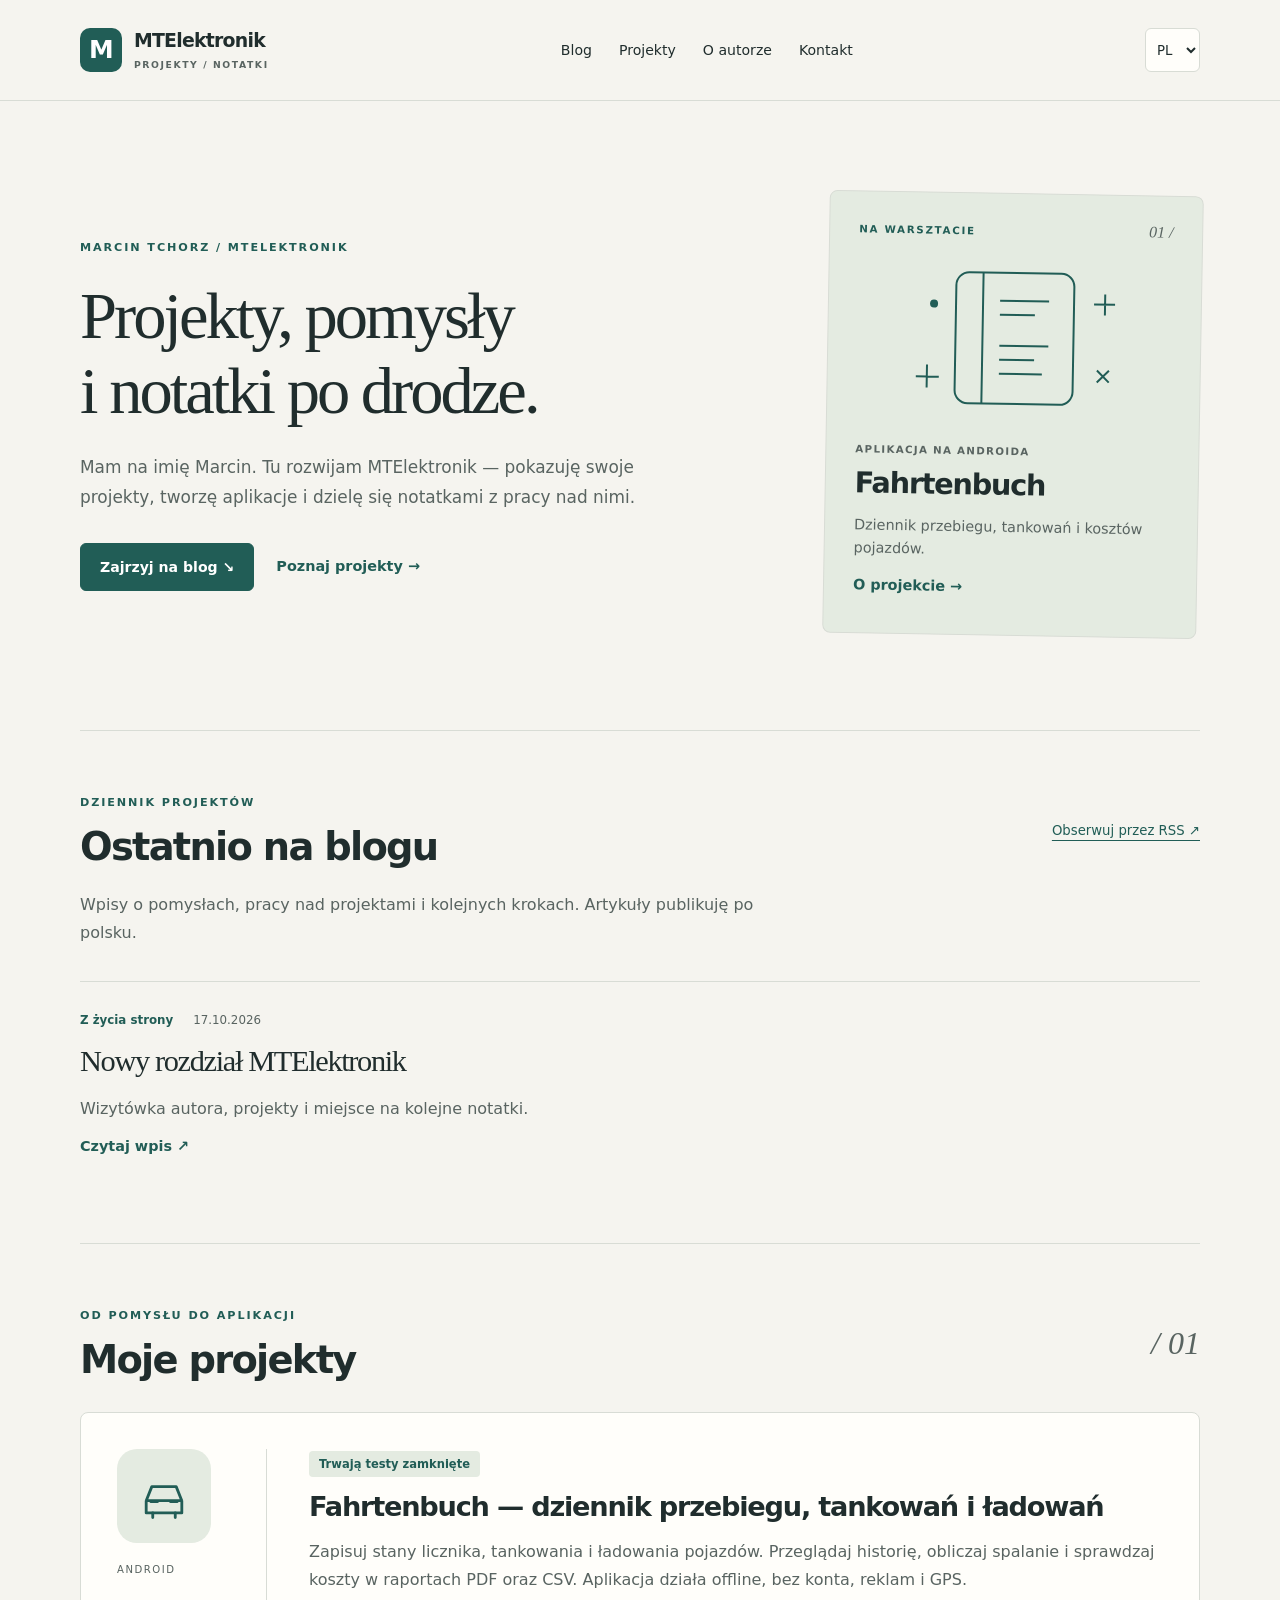
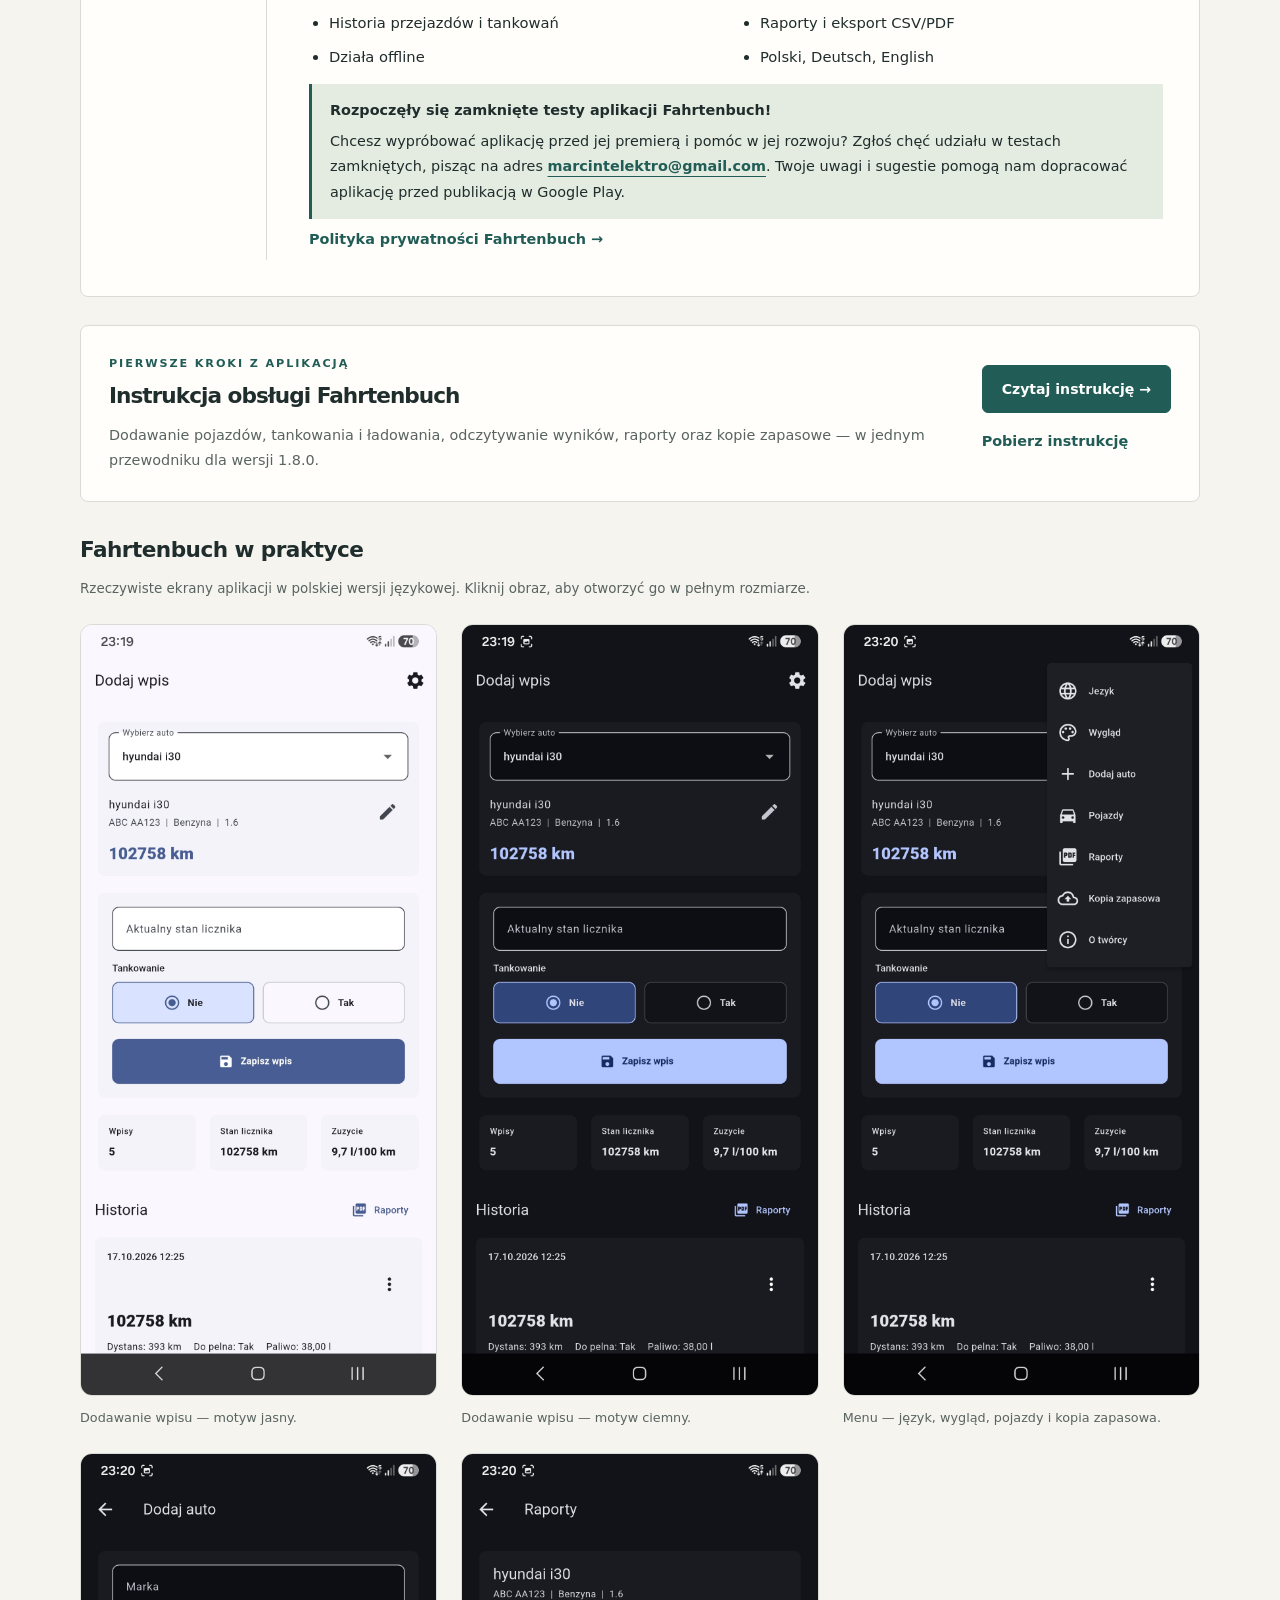
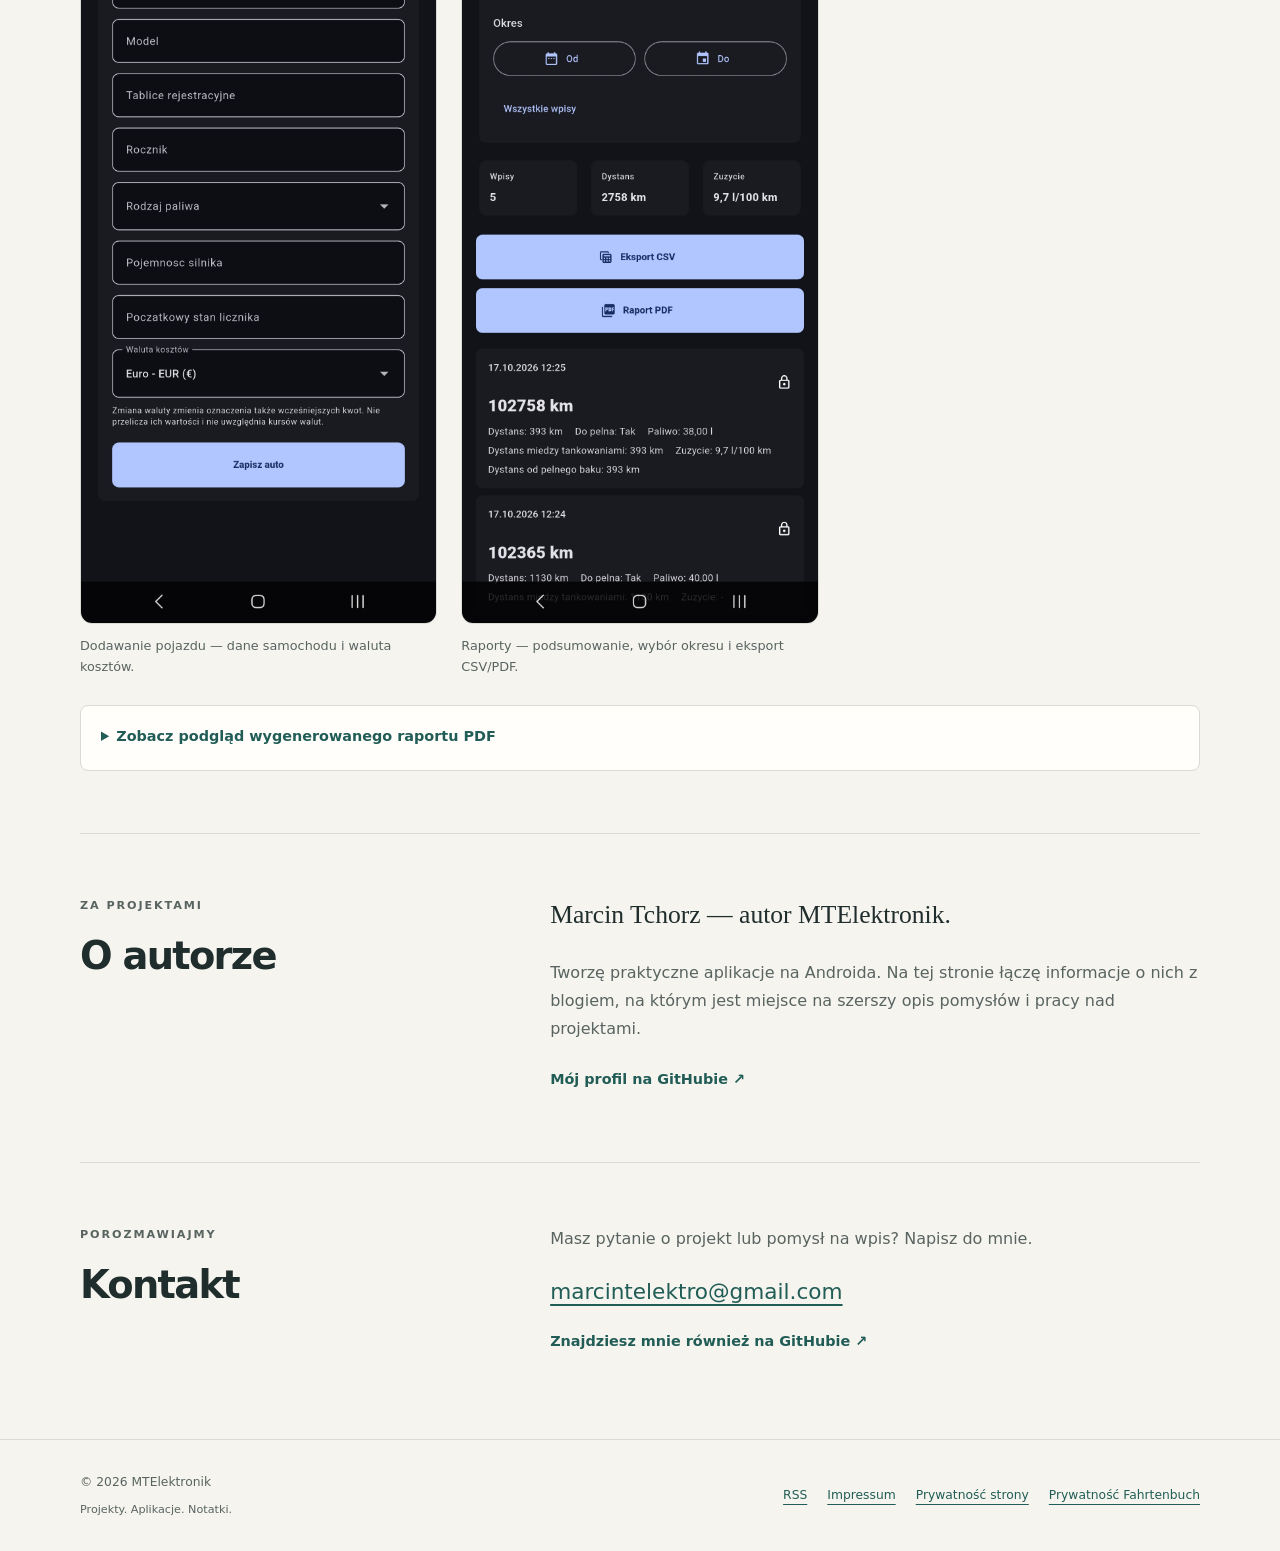
==== index.html @ 454eb29f "Announce Fahrtenbuch closed testing and email signups" ====
<!doctype html>
<html lang="pl">
<head>
<meta charset="utf-8"><meta name="viewport" content="width=device-width,initial-scale=1">
<meta name="description" content="Marcin Tchorz / MTElektronik. Osobista strona, projekty, aplikacje na Androida i blog z notatkami z ich rozwoju.">
<meta name="theme-color" content="#f5f4ef">
<meta property="og:type" content="website"><meta property="og:title" content="MTElektronik — Marcin Tchorz | projekty i blog"><meta property="og:description" content="Projekty, aplikacje na Androida i notatki z ich rozwoju."><meta property="og:url" content="https://mtelektronik.github.io/"><meta property="og:image" content="https://mtelektronik.github.io/assets/social-card.png"><meta name="twitter:card" content="summary_large_image">
<link rel="canonical" href="https://mtelektronik.github.io/"><link rel="alternate" type="application/rss+xml" title="MTElektronik — blog (PL)" href="feed.xml"><link rel="icon" href="assets/favicon.svg" type="image/svg+xml"><link rel="stylesheet" href="assets/style.css">
<script defer src="assets/site-text.js"></script><script defer src="assets/app.js"></script>
<title>MTElektronik — Marcin Tchorz | projekty i blog</title>
</head>
<body data-page="home">
<a class="skip" href="#main" data-i18n="skip">Przejdź do treści</a>
<header class="header"><div class="wrap nav">
<a class="brand" href="index.html"><span class="mark" aria-hidden="true">M</span><span>MTElektronik<span class="brand-caption" data-i18n="brandCaption">PROJEKTY / NOTATKI</span></span></a>
<nav aria-label="Nawigacja główna" data-i18n-aria="navigation"><a href="#blog" data-i18n="navBlog">Blog</a><a href="#projects" data-i18n="navProjects">Projekty</a><a href="#about" data-i18n="navAbout">O autorze</a><a href="#contact" data-i18n="navContact">Kontakt</a></nav>
<label class="language"><span class="sr-only" data-i18n="language">Język</span><select id="lang" aria-label="Język" data-i18n-aria="language"><option value="pl">PL</option><option value="de">DE</option><option value="en">EN</option></select></label>
</div></header>
<main id="main">
<section class="hero wrap">
<div class="hero-copy"><p class="eyebrow" data-i18n="homeEyebrow">MARCIN TCHORZ / MTELEKTRONIK</p><h1 data-i18n="homeTitle">Projekty, pomysły i notatki po drodze.</h1><p class="lead" data-i18n="homeDescription">Mam na imię Marcin. Tu rozwijam MTElektronik — pokazuję swoje projekty, tworzę aplikacje i dzielę się notatkami z pracy nad nimi.</p><div class="hero-actions"><a class="button" href="#blog" data-i18n="seeBlog">Zajrzyj na blog ↘</a><a class="text-link" href="#projects" data-i18n="seeProjects">Poznaj projekty →</a></div></div>
<aside class="hero-note" aria-label="Na warsztacie" data-i18n-aria="workbench"><div class="note-top"><span class="eyebrow" data-i18n="workbench">NA WARSZTACIE</span><span class="note-number" aria-hidden="true">01 /</span></div><div class="note-symbol" aria-hidden="true"><svg viewBox="0 0 240 145" fill="none"><rect x="61" y="7" width="118" height="131" rx="13" stroke="currentColor" stroke-width="2"/><path d="M88 7v131M105 35h49M105 49h35M105 80h49M105 94h35M105 108h43" stroke="currentColor" stroke-width="2"/><circle cx="39" cy="39" r="4" fill="currentColor"/><path d="M22 112h23m-12-12v23M199 37h21m-10-10v21M203 103l12 12m0-12-12 12" stroke="currentColor" stroke-width="2"/></svg></div><p class="note-kicker" data-i18n="androidProject">APLIKACJA NA ANDROIDA</p><h2>Fahrtenbuch</h2><p data-i18n="noteDescription">Dziennik przebiegu, tankowań i kosztów pojazdów.</p><a class="text-link" href="#projects" data-i18n="projectDetails">O projekcie →</a></aside>
</section>
<section class="section wrap" id="blog" aria-labelledby="blog-title"><div class="sectionhead"><div><p class="eyebrow" data-i18n="journal">DZIENNIK PROJEKTÓW</p><h2 id="blog-title" data-i18n="blogTitle">Ostatnio na blogu</h2></div><a class="rss-link" href="feed.xml" data-i18n="rssLink">Obserwuj przez RSS ↗</a></div><p class="section-intro" data-i18n="blogDescription">Wpisy o pomysłach, pracy nad projektami i kolejnych krokach. Artykuły publikuję po polsku.</p><div class="post-list"><!-- BLOG:START -->
<article class="post-card"><div class="post-meta" lang="pl"><span>Z życia strony</span><time datetime="2026-10-17">17.10.2026</time></div><h3 lang="pl"><a href="blog/nowy-rozdzial.html">Nowy rozdział MTElektronik</a></h3><p lang="pl">Wizytówka autora, projekty i miejsce na kolejne notatki.</p><a class="text-link" href="blog/nowy-rozdzial.html" data-i18n="readPost">Czytaj wpis <span aria-hidden="true">↗</span></a></article>
<!-- BLOG:END --></div></section>
<section class="section wrap" id="projects" aria-labelledby="projects-title"><div class="sectionhead"><div><p class="eyebrow" data-i18n="projectsEyebrow">OD POMYSŁU DO APLIKACJI</p><h2 id="projects-title" data-i18n="projectsTitle">Moje projekty</h2></div><span class="section-index" aria-hidden="true">/ 01</span></div><article class="appcard"><div class="project-label"><div class="appicon" aria-hidden="true"><svg viewBox="0 0 64 64" fill="none"><path d="M13 37l6-15h26l6 15M13 37h38v13H13V37Z" stroke="currentColor" stroke-width="3" stroke-linejoin="round"/><path d="M20 50v5m24-5v5M18 38h7m14 0h7" stroke="currentColor" stroke-width="3" stroke-linecap="round"/></svg></div><span class="project-platform">ANDROID</span></div><div><span class="pill" data-i18n="closedTesting">Trwają testy zamknięte</span><h3 data-i18n="fahrtenbuchHeading">Fahrtenbuch — dziennik przebiegu, tankowań i ładowań</h3><p data-i18n="appDesc">Zapisuj stany licznika, tankowania i ładowania pojazdów. Przeglądaj historię, obliczaj spalanie i sprawdzaj koszty w raportach PDF oraz CSV. Aplikacja działa offline, bez konta, reklam i GPS.</p><ul class="features"><li data-i18n="feature1">Historia przejazdów i tankowań</li><li data-i18n="feature2">Raporty i eksport CSV/PDF</li><li data-i18n="feature3">Działa offline</li><li data-i18n="feature4">Polski, Deutsch, English</li></ul><div class="release-note"><strong data-i18n="testingTitle">Rozpoczęły się zamknięte testy aplikacji Fahrtenbuch!</strong><p><span data-i18n="testingInvitation">Chcesz wypróbować aplikację przed jej premierą i pomóc w jej rozwoju? Zgłoś chęć udziału w testach zamkniętych, pisząc na adres</span> <a href="mailto:marcintelektro@gmail.com">marcintelektro@gmail.com</a>. <span data-i18n="testingFeedback">Twoje uwagi i sugestie pomogą nam dopracować aplikację przed publikacją w Google Play.</span></p></div><a class="text-link" href="fahrtenbuch-privacy.html" data-i18n="appPrivacy">Polityka prywatności Fahrtenbuch →</a></div></article><aside class="manual-callout" aria-labelledby="manual-callout-title"><div><p class="eyebrow" data-i18n="manualEyebrow">PIERWSZE KROKI Z APLIKACJĄ</p><h3 id="manual-callout-title" data-i18n="manualTitle">Instrukcja obsługi Fahrtenbuch</h3><p data-i18n="manualDescription">Dodawanie pojazdów, tankowania i ładowania, odczytywanie wyników, raporty oraz kopie zapasowe — w jednym przewodniku. Dla wersji 1.8.0.</p></div><div class="manual-actions"><a class="button" href="fahrtenbuch-instrukcja.html" data-i18n="manualRead">Czytaj instrukcję →</a><a class="text-link" href="docs/fahrtenbuch-instrukcja-prototyp-1.8.0.md" download data-i18n="manualDownload">Pobierz instrukcję</a></div></aside><div class="project-gallery" aria-labelledby="gallery-title">
<div class="gallery-heading"><h3 id="gallery-title" data-i18n="galleryTitle">Fahrtenbuch w praktyce</h3><p class="subtle" data-i18n="galleryIntro">Rzeczywiste ekrany aplikacji w polskiej wersji językowej. Kliknij obraz, aby otworzyć go w pełnym rozmiarze.</p></div>
<div class="screenshots">
<figure><a href="assets/fahrtenbuch/wpis-jasny-demo.jpg" aria-labelledby="shot-light"><img src="assets/fahrtenbuch/wpis-jasny-demo.jpg" width="1080" height="2340" loading="lazy" decoding="async" alt="Fahrtenbuch: dodawanie wpisu w jasnym motywie, z przykładowym numerem rejestracyjnym ABC AA123." lang="pl"></a><figcaption id="shot-light" data-i18n="shotLight">Dodawanie wpisu — motyw jasny.</figcaption></figure>
<figure><a href="assets/fahrtenbuch/wpis-ciemny-demo.jpg" aria-labelledby="shot-dark"><img src="assets/fahrtenbuch/wpis-ciemny-demo.jpg" width="1080" height="2340" loading="lazy" decoding="async" alt="Fahrtenbuch: dodawanie wpisu w ciemnym motywie, z przykładowym numerem rejestracyjnym ABC AA123." lang="pl"></a><figcaption id="shot-dark" data-i18n="shotDark">Dodawanie wpisu — motyw ciemny.</figcaption></figure>
<figure><a href="assets/fahrtenbuch/menu-demo.jpg" aria-labelledby="shot-menu"><img src="assets/fahrtenbuch/menu-demo.jpg" width="1080" height="2340" loading="lazy" decoding="async" alt="Fahrtenbuch: menu z wyborem języka, wyglądu, pojazdów, raportów i kopii zapasowej." lang="pl"></a><figcaption id="shot-menu" data-i18n="shotMenu">Menu — język, wygląd, pojazdy i kopia zapasowa.</figcaption></figure>
<figure><a href="assets/fahrtenbuch/dodaj-auto-demo.jpg" aria-labelledby="shot-vehicle"><img src="assets/fahrtenbuch/dodaj-auto-demo.jpg" width="1080" height="2340" loading="lazy" decoding="async" alt="Fahrtenbuch: pusty formularz dodawania pojazdu z wyborem waluty kosztów." lang="pl"></a><figcaption id="shot-vehicle" data-i18n="shotVehicle">Dodawanie pojazdu — dane samochodu i waluta kosztów.</figcaption></figure>
<figure><a href="assets/fahrtenbuch/raporty-demo.jpg" aria-labelledby="shot-reports"><img src="assets/fahrtenbuch/raporty-demo.jpg" width="1080" height="2340" loading="lazy" decoding="async" alt="Fahrtenbuch: wybór okresu raportu, podsumowanie oraz eksport CSV i PDF, z przykładowym numerem rejestracyjnym ABC AA123." lang="pl"></a><figcaption id="shot-reports" data-i18n="shotReports">Raporty — podsumowanie, wybór okresu i eksport CSV/PDF.</figcaption></figure>
</div>
<details class="report-preview"><summary data-i18n="pdfPreview">Zobacz podgląd wygenerowanego raportu PDF</summary><figure><a href="assets/fahrtenbuch/raport-pdf-zamaskowany.png" aria-labelledby="shot-pdf"><img src="assets/fahrtenbuch/raport-pdf-zamaskowany.png" width="1080" height="779" loading="lazy" decoding="async" alt="Raport przebiegu: podsumowanie dystansu, paliwa i kosztów oraz tabela wpisów. Numer rejestracyjny zamaskowany." lang="pl"></a><figcaption id="shot-pdf" data-i18n="shotPdf">Podgląd raportu PDF — podsumowanie i tabela wpisów; numer rejestracyjny zamaskowany.</figcaption></figure></details>
</div>
</section>
<section class="section wrap two" id="about"><div><p class="eyebrow" data-i18n="aboutEyebrow">ZA PROJEKTAMI</p><h2 data-i18n="navAbout">O autorze</h2></div><div><p class="about-lead" data-i18n="authorIntro">Marcin Tchorz — autor MTElektronik.</p><p data-i18n="authorText">Tworzę praktyczne aplikacje na Androida. Na tej stronie łączę informacje o nich z blogiem, na którym jest miejsce na szerszy opis pomysłów i pracy nad projektami.</p><a class="text-link" href="https://github.com/mtelektronik" data-i18n="githubProfile">Mój profil na GitHubie ↗</a></div></section>
<section class="section wrap two" id="contact"><div><p class="eyebrow" data-i18n="contactEyebrow">POROZMAWIAJMY</p><h2 data-i18n="contactTitle">Kontakt</h2></div><div><p data-i18n="newContactText">Masz pytanie o projekt lub pomysł na wpis? Napisz do mnie.</p><p class="contact-email"><a href="mailto:marcintelektro@gmail.com">marcintelektro@gmail.com</a></p><a class="text-link" href="https://github.com/mtelektronik" data-i18n="contactGithub">Znajdziesz mnie również na GitHubie ↗</a></div></section>
</main>
<footer class="footer"><div class="wrap foot"><span>© <span id="year">2026</span> MTElektronik<span class="footer-caption" data-i18n="footerCaption">Projekty. Aplikacje. Notatki.</span></span><div><a href="feed.xml">RSS</a><a href="impressum.html" data-i18n="impressum">Impressum</a><a href="privacy.html" data-i18n="sitePrivacy">Prywatność strony</a><a href="fahrtenbuch-privacy.html" data-i18n="appPrivacyShort">Prywatność Fahrtenbuch</a></div></div></footer>
</body></html>
---- assets/style.css ----
:root{color-scheme:light dark;--bg:#f5f4ef;--panel:#fffefa;--text:#202d2d;--muted:#596461;--line:#d8dcd5;--accent:#215d56;--soft:#e4ebe1;--warn:#fff3d9;--warnline:#a6772c}
*{box-sizing:border-box}html{scroll-behavior:smooth;scroll-padding-top:24px}body{margin:0;background:var(--bg);color:var(--text);font:16px/1.75 system-ui,-apple-system,"Segoe UI",sans-serif}a{color:var(--accent);text-underline-offset:5px}a:hover{text-decoration-thickness:2px}a:focus-visible,select:focus-visible{outline:3px solid var(--accent);outline-offset:5px}svg{display:block}.wrap{width:min(1120px,calc(100% - 64px));margin-inline:auto}.header{border-bottom:1px solid var(--line)}.nav{min-height:100px;display:flex;align-items:center;gap:28px;justify-content:space-between}.brand{display:flex;align-items:center;gap:12px;color:var(--text);font-size:1.18rem;font-weight:800;letter-spacing:-.04em;text-decoration:none;white-space:nowrap;line-height:1.25}.mark{display:grid;place-items:center;background:var(--accent);color:#fff;border-radius:10px;width:42px;height:44px;font-size:1.55rem}.brand-caption{display:block;margin-top:6px;font-size:.58rem;font-weight:650;letter-spacing:.17em;color:var(--muted)}.nav nav{display:flex;gap:27px}.nav nav a{display:flex;align-items:center;min-height:44px;color:var(--text);text-decoration:none;font-size:.88rem}.nav nav a:hover{color:var(--accent);text-decoration:underline}.language select{background:var(--panel);color:var(--text);border:1px solid var(--line);border-radius:6px;min-height:44px;padding:7px;font:inherit;font-size:.83rem}.hero{padding-block:92px 94px;display:grid;grid-template-columns:minmax(0,1.8fr) minmax(260px,1fr);gap:72px;align-items:center}.eyebrow{font-size:.7rem;letter-spacing:.17em;font-weight:750;color:var(--accent);margin:0 0 18px}h1,h2,h3{line-height:1.14;letter-spacing:-.045em;text-wrap:balance}h1{font-family:Georgia,"Times New Roman",serif;font-weight:500;font-size:clamp(2.65rem,5.2vw,4.6rem);margin:20px 0 24px}h2{font-size:clamp(1.8rem,3vw,2.45rem);font-weight:650;margin:0}h3{font-size:1.7rem;font-weight:650;margin:14px 0}.lead{font-size:1.06rem;color:var(--muted);max-width:590px}.hero-actions{display:flex;align-items:center;flex-wrap:wrap;gap:22px;margin-top:30px}.button{display:inline-flex;align-items:center;justify-content:center;min-height:48px;background:var(--accent);color:#fff;border:1px solid var(--accent);border-radius:6px;padding:11px 19px;text-decoration:none;font-size:.88rem;font-weight:650}.button:hover{filter:brightness(1.12)}.text-link{font-weight:650;font-size:.9rem;text-decoration:none;display:inline-block;padding-block:8px}.text-link:hover{text-decoration:underline}.hero-note{background:var(--soft);padding:27px 29px;border:1px solid var(--line);border-radius:8px;transform:rotate(1deg)}.note-top{display:flex;justify-content:space-between;align-items:baseline;gap:10px}.note-top .eyebrow{font-size:.64rem}.note-number{color:var(--muted);font:italic 1rem Georgia,serif}.note-symbol{color:var(--accent);padding:7px 16px 24px}.note-symbol svg{width:100%;height:145px}.note-kicker{font-size:.64rem;letter-spacing:.13em;font-weight:700;color:var(--muted);margin:8px 0}.hero-note h2{font-size:1.8rem}.hero-note>p:not(.note-kicker){font-size:.9rem;line-height:1.6;color:var(--muted);margin-bottom:5px}.section{padding-block:62px;border-top:1px solid var(--line)}.sectionhead{display:flex;align-items:center;justify-content:space-between;gap:24px}.sectionhead .eyebrow{margin-bottom:12px}.section-intro{color:var(--muted);max-width:690px;margin:22px 0 34px}.rss-link{font-size:.83rem}.post-list{border-top:1px solid var(--line)}.post-card{padding:28px 0 14px;max-width:820px}.post-card+.post-card{margin-top:16px;border-top:1px solid var(--line)}.post-meta{display:flex;gap:20px;flex-wrap:wrap;font-size:.74rem;color:var(--muted)}.post-meta>span{color:var(--accent);font-weight:650}.post-card h3{font-family:Georgia,"Times New Roman",serif;font-weight:500;font-size:1.9rem}.post-card h3 a{color:var(--text);text-decoration:none}.post-card h3 a:hover{text-decoration:underline}.post-card p{color:var(--muted);margin-bottom:3px}.section-index{font:italic 2rem Georgia,serif;color:var(--muted)}.appcard{display:grid;grid-template-columns:150px minmax(0,1fr);gap:42px;background:var(--panel);border:1px solid var(--line);border-radius:8px;padding:36px;margin-top:30px}.project-label{border-right:1px solid var(--line);padding-right:32px}.appicon{width:94px;height:94px;border-radius:20px;background:var(--soft);color:var(--accent);display:grid;place-items:center}.appicon svg{width:60px}.project-platform{display:block;font-size:.63rem;letter-spacing:.15em;color:var(--muted);margin-top:18px}.pill{display:inline-block;font-size:.72rem;color:var(--accent);background:var(--soft);padding:3px 10px;border-radius:4px;font-weight:650}.appcard p,.two p{color:var(--muted)}.features{display:grid;grid-template-columns:repeat(2,minmax(0,1fr));gap:8px 28px;padding-left:20px;font-size:.92rem}.subtle{font-size:.84rem;color:var(--muted)}.two{display:grid;grid-template-columns:1fr 1.6fr;gap:64px}.two p:first-child{margin-top:0}.two .about-lead{font-family:Georgia,"Times New Roman",serif;font-size:1.6rem;line-height:1.45;color:var(--text)}.secondary{background:transparent;color:var(--accent);margin-top:10px}.notice,.warning{padding:15px 18px;border-radius:6px;border:1px solid var(--warnline);background:var(--warn);color:#69440d}.footer{margin-top:15px;border-top:1px solid var(--line);padding:32px 0;color:var(--muted);font-size:.77rem}.foot{display:flex;justify-content:space-between;gap:24px;flex-wrap:wrap}.footer-caption{display:block;margin-top:6px;font-size:.7rem}.foot>div{display:flex;flex-wrap:wrap;align-items:center;gap:6px 20px}.foot a{padding-block:8px}.legal,.article{max-width:800px;min-height:65vh;padding-block:62px 80px}.legal h1,.article h1{font-size:clamp(2.1rem,4.4vw,3.6rem)}.legal h2,.article h2{font-size:1.5rem;margin-top:36px}.legal p,.article p{overflow-wrap:anywhere}.article-header{border-bottom:1px solid var(--line);padding-bottom:24px;margin-bottom:30px}.article-header .post-meta{margin-top:24px}.article-body{font-size:1.06rem}.article-footer{border-top:1px solid var(--line);margin-top:42px;padding-top:20px;display:flex;gap:24px;justify-content:space-between;flex-wrap:wrap}.skip{position:absolute;left:-9999px}.skip:focus{left:12px;top:12px;background:var(--panel);padding:10px;z-index:5}.sr-only{position:absolute;width:1px;height:1px;overflow:hidden;clip:rect(0,0,0,0)}
@media(prefers-color-scheme:dark){:root{--bg:#182220;--panel:#1e2c28;--text:#edf0e9;--muted:#b8c4bb;--line:#3b4c44;--accent:#a4d5c0;--soft:#2a4035;--warn:#392e1c;--warnline:#a58650}.button,.mark{background:#a4d5c0;color:#142d24}.secondary{background:transparent;color:var(--accent)}.notice,.warning{color:#ffe0a6}}
@media(max-width:900px){.hero{gap:35px}.nav{gap:18px}.nav nav{gap:17px}.hero-note{padding:24px}.two{gap:36px}}
@media(max-width:680px){.wrap{width:calc(100% - 36px)}.nav{flex-wrap:wrap;padding-block:18px;gap:16px;min-height:0}.nav nav{order:3;width:100%;justify-content:space-between;gap:8px}.nav nav a{font-size:.83rem}.hero{grid-template-columns:minmax(0,1fr);padding-block:48px;gap:32px}h1{font-size:clamp(2.5rem,10.5vw,3.8rem)}.hero-note{transform:none;padding:24px}.note-symbol{display:none}.note-top{margin-bottom:12px}.hero-note h2{font-size:1.55rem}.section{padding-block:42px}.sectionhead{flex-wrap:wrap;gap:16px}.appcard{grid-template-columns:minmax(0,1fr);padding:24px;gap:20px}.project-label{border-right:0;display:flex;align-items:center;gap:16px;padding:0}.project-platform{margin:0}.appicon{width:70px;height:70px;border-radius:14px}.appicon svg{width:48px}.features{grid-template-columns:1fr}.two{grid-template-columns:minmax(0,1fr);gap:24px}.footer{margin-top:0}.legal,.article{padding-block:36px 48px}.hero-actions{gap:10px 20px}.foot>div{gap:4px 16px}}
@media(prefers-reduced-motion:reduce){html{scroll-behavior:auto}*,*::before,*::after{animation:none!important;transition:none!important}}

.contact-email a{font-size:clamp(.95rem,3.7vw,1.35rem);overflow-wrap:anywhere}.contact-email{margin-block:20px 10px}

.project-gallery{margin-top:36px}.gallery-heading{max-width:760px}.gallery-heading h3{font-size:1.35rem;letter-spacing:-.025em}.screenshots{display:grid;grid-template-columns:repeat(3,minmax(0,1fr));gap:24px;align-items:start;margin-top:24px}.screenshots figure,.report-preview figure{margin:0;min-width:0}.screenshots figure>a{display:block;border-radius:12px;overflow:hidden;background:#111217;border:1px solid var(--line)}.screenshots img{display:block;width:100%;height:auto}.screenshots figcaption,.report-preview figcaption{font-size:.8rem;color:var(--muted);line-height:1.6;margin-top:12px}.report-preview{margin-top:28px;padding:18px 20px;border:1px solid var(--line);border-radius:8px;background:var(--panel)}.report-preview summary{cursor:pointer;color:var(--accent);font-size:.9rem;font-weight:650;min-height:28px}.report-preview summary:focus-visible{outline:3px solid var(--accent);outline-offset:5px}.report-preview figure{margin-top:20px}.report-preview img{display:block;width:100%;height:auto;border:1px solid var(--line)}
@media(max-width:680px){.screenshots{grid-template-columns:repeat(2,minmax(0,1fr));gap:24px 16px}.screenshots figure:last-child{grid-column:1/-1;width:calc((100% - 16px)/2);justify-self:center}.report-preview{padding:16px}.screenshots figcaption{font-size:.75rem}}
@media(max-width:380px){.screenshots{grid-template-columns:minmax(0,1fr)}.screenshots figure,.screenshots figure:last-child{width:100%;max-width:280px;justify-self:center;grid-column:auto}}

.release-note{border-left:3px solid var(--accent);background:var(--soft);padding:14px 18px;font-size:.9rem}.appcard .release-note{color:var(--text)}.manual-callout{margin-top:28px;padding:28px;border:1px solid var(--line);border-radius:8px;background:var(--panel);display:grid;grid-template-columns:minmax(0,1fr) auto;gap:32px;align-items:center}.manual-callout .eyebrow{margin-bottom:10px}.manual-callout h3{font-size:1.35rem;margin-top:0}.manual-callout p:not(.eyebrow){font-size:.9rem;color:var(--muted);margin-bottom:0}.manual-actions{display:flex;flex-direction:column;align-items:flex-start;gap:8px}.manual-toc{padding:24px;border:1px solid var(--line);background:var(--panel);border-radius:8px;margin-bottom:36px}.manual-toc h2{font-size:1.3rem;margin-top:0}.manual-toc ol{padding-left:22px;margin-bottom:0}.manual-toc a{display:inline-block;padding-block:3px;font-size:.92rem}.table-scroll{max-width:100%;overflow-x:auto;margin-block:24px;border:1px solid var(--line);border-radius:6px}.table-scroll:focus-visible{outline:3px solid var(--accent);outline-offset:4px}.manual table{border-collapse:collapse;width:100%;font-size:.88rem;min-width:480px}.manual th,.manual td{border-bottom:1px solid var(--line);padding:12px;text-align:left;vertical-align:top}.manual th{background:var(--soft)}.manual tr:last-child td{border-bottom:0}.manual code{background:var(--soft);padding:2px 5px;border-radius:3px;font-size:.9em}.manual .article-body h2{scroll-margin-top:24px}.manual .article-body h3{font-size:1.2rem;margin-top:30px;letter-spacing:-.02em}.manual .article-body li+li{margin-top:7px}
@media(max-width:900px){.manual-callout{grid-template-columns:minmax(0,1fr);gap:22px}.manual-actions{flex-direction:row;align-items:center;flex-wrap:wrap;gap:10px 20px}}
@media(max-width:680px){.manual-callout,.manual-toc{padding:20px}}
/* Discreet footer counter: plain text, no badge or animation. */
.visitor-counter{flex-basis:100%;font-size:.72rem;color:var(--muted);font-variant-numeric:tabular-nums}

.appcard .release-note strong{display:block;margin-bottom:6px}.appcard .release-note p{margin:0;color:inherit}.appcard .release-note a{font-weight:650;overflow-wrap:anywhere}
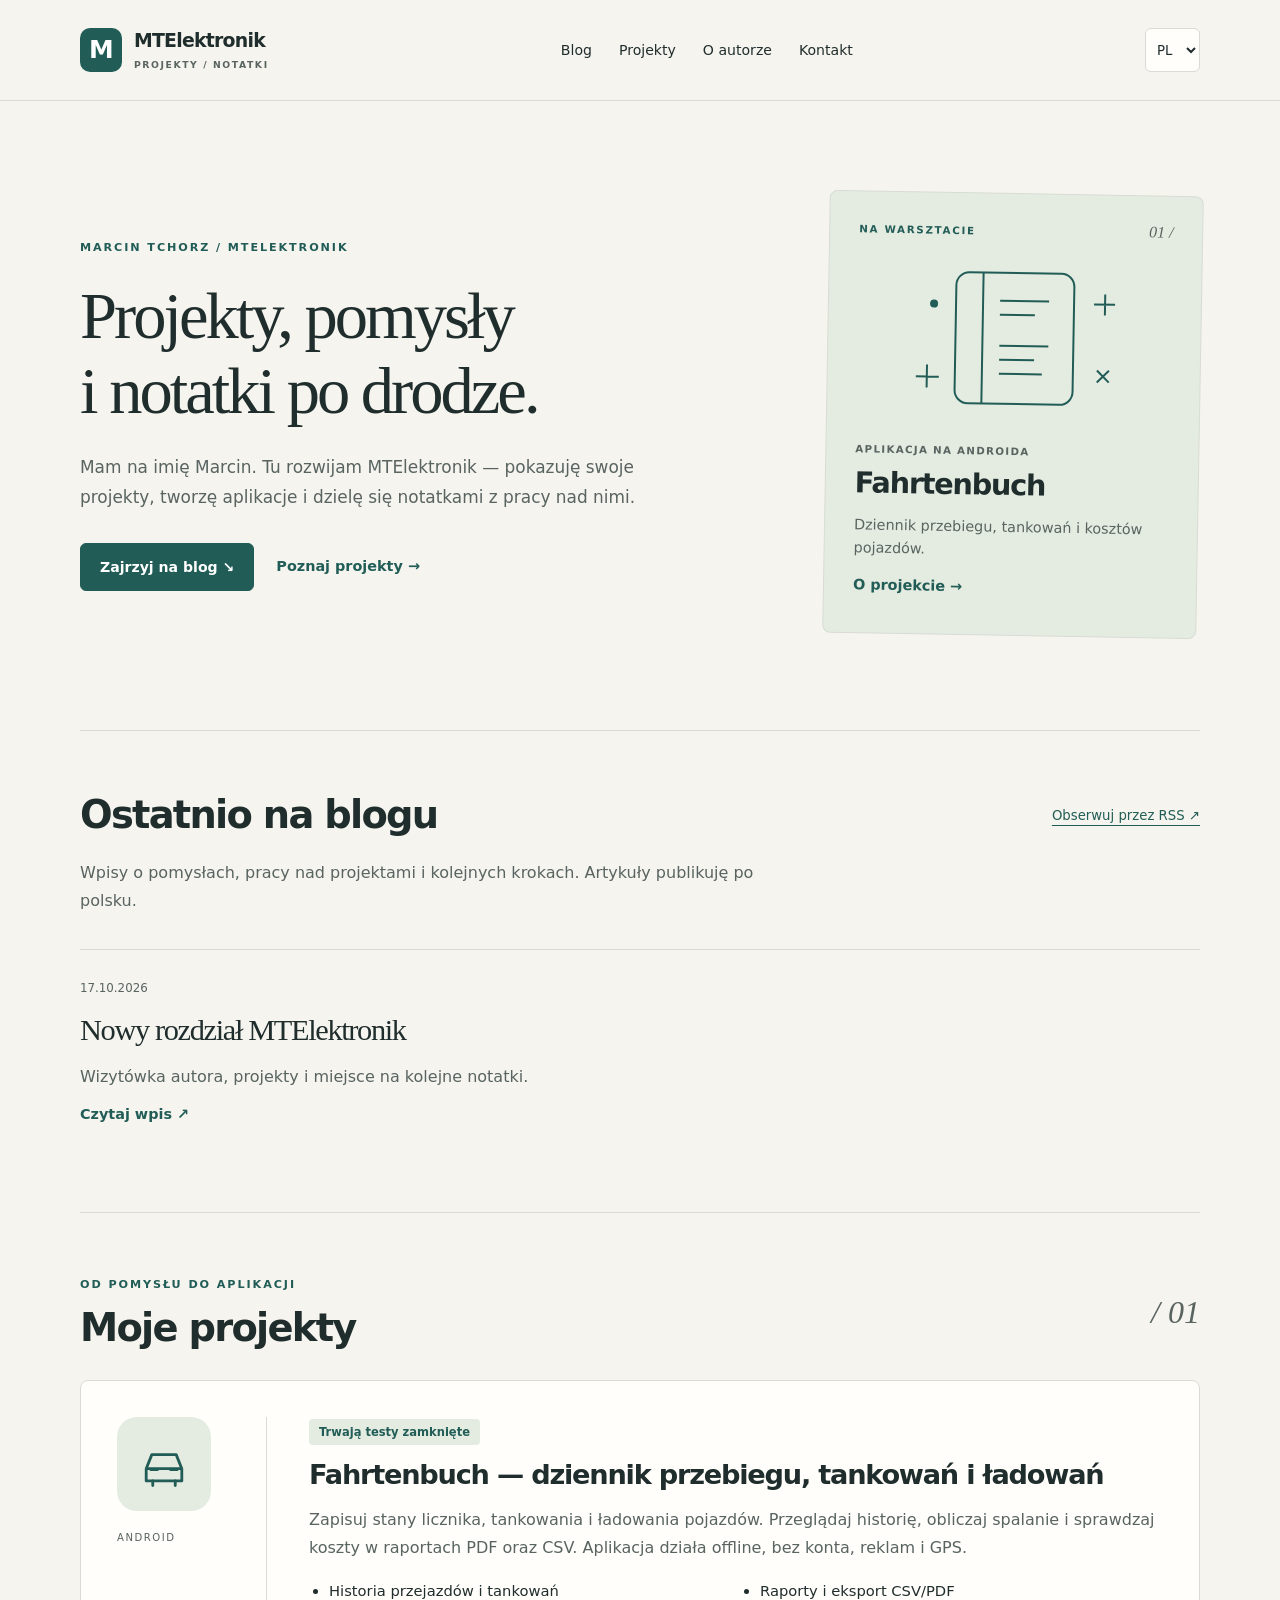
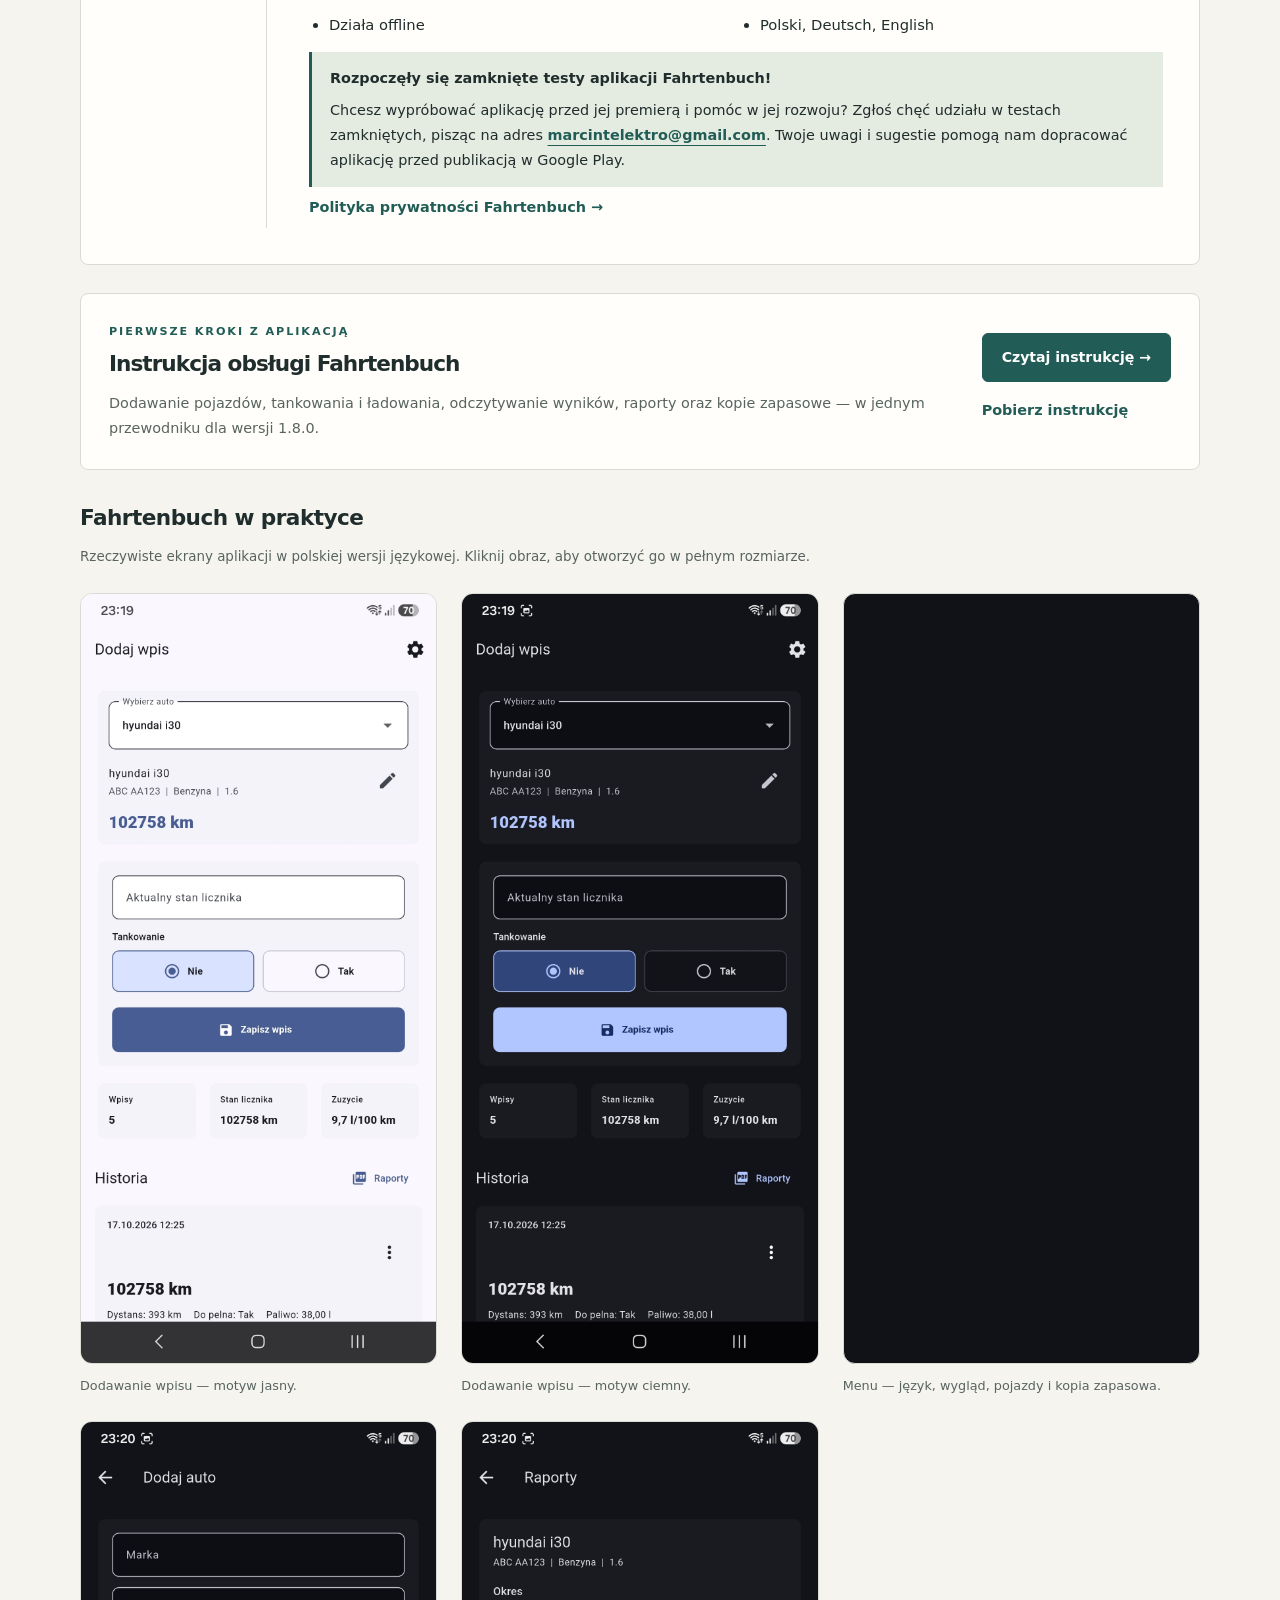
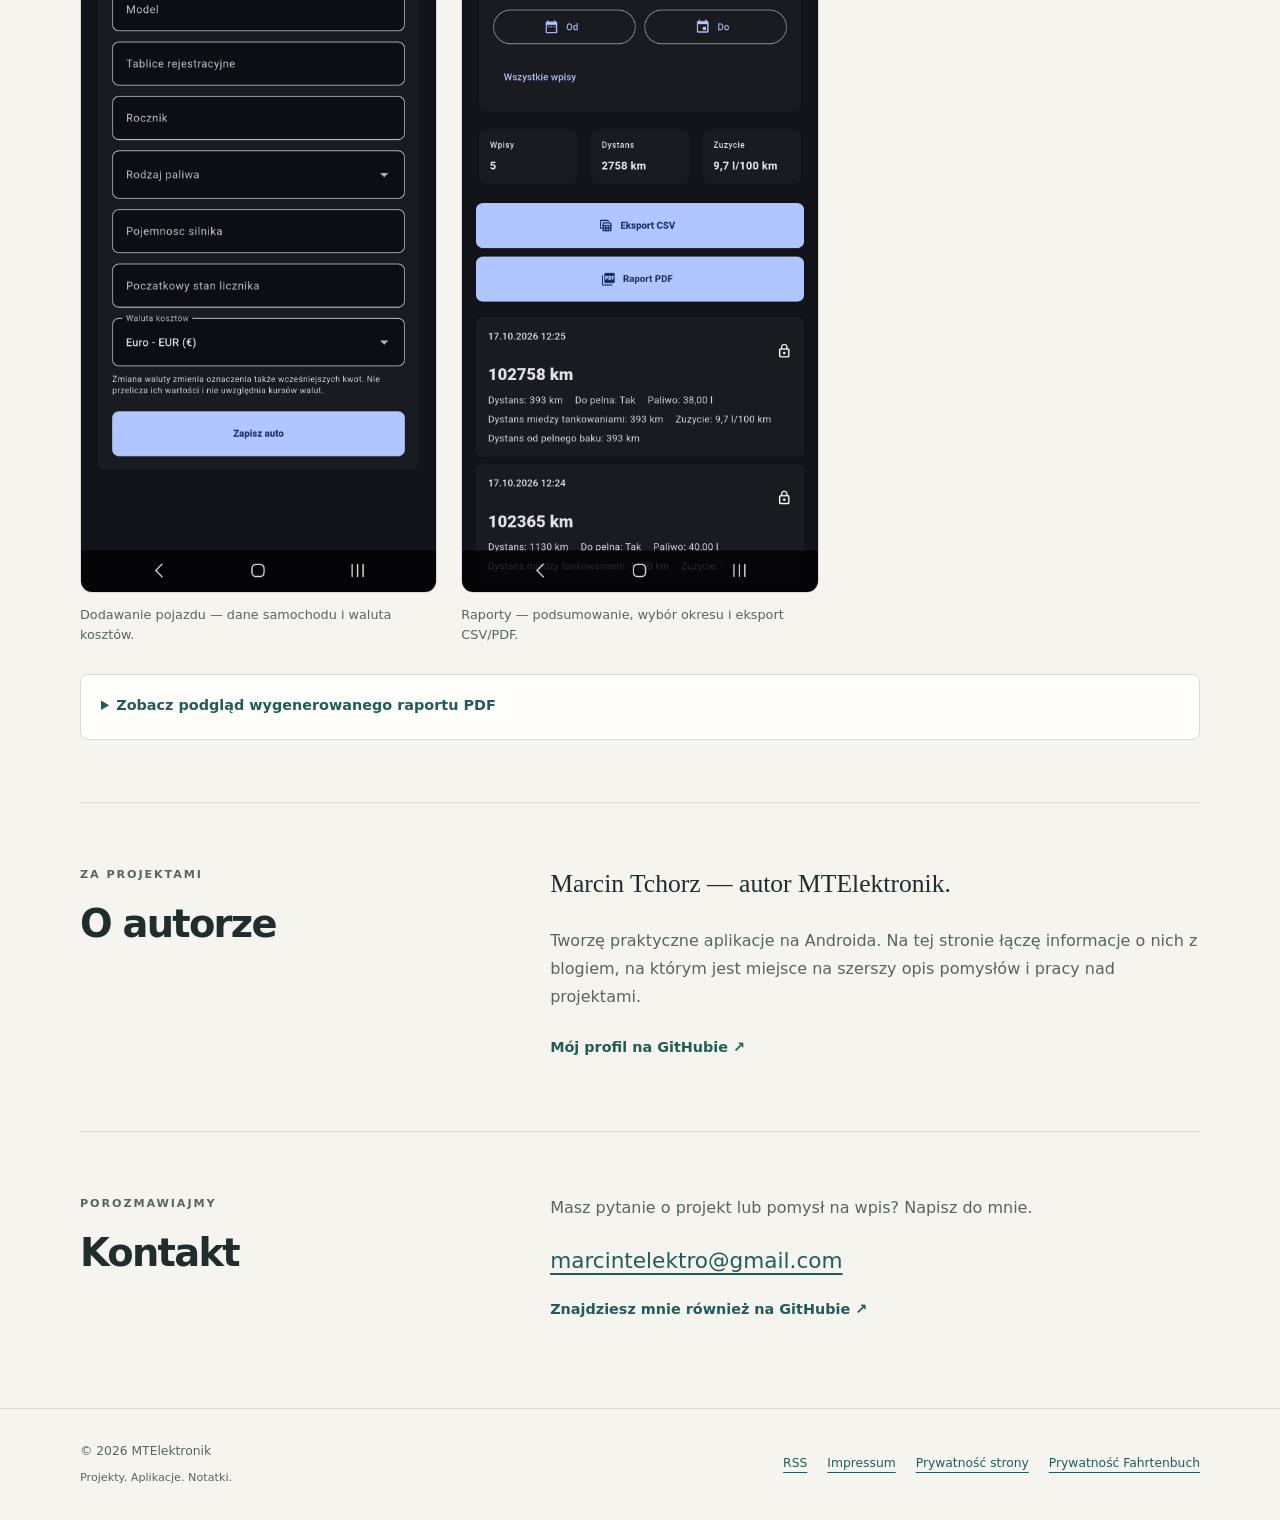
==== commit 2b5b5156: "Remove redundant blog eyebrow and listing category" ====
--- a/index.html
+++ b/index.html
@@ -21,8 +21,8 @@
 <div class="hero-copy"><p class="eyebrow" data-i18n="homeEyebrow">MARCIN TCHORZ / MTELEKTRONIK</p><h1 data-i18n="homeTitle">Projekty, pomysły i notatki po drodze.</h1><p class="lead" data-i18n="homeDescription">Mam na imię Marcin. Tu rozwijam MTElektronik — pokazuję swoje projekty, tworzę aplikacje i dzielę się notatkami z pracy nad nimi.</p><div class="hero-actions"><a class="button" href="#blog" data-i18n="seeBlog">Zajrzyj na blog ↘</a><a class="text-link" href="#projects" data-i18n="seeProjects">Poznaj projekty →</a></div></div>
 <aside class="hero-note" aria-label="Na warsztacie" data-i18n-aria="workbench"><div class="note-top"><span class="eyebrow" data-i18n="workbench">NA WARSZTACIE</span><span class="note-number" aria-hidden="true">01 /</span></div><div class="note-symbol" aria-hidden="true"><svg viewBox="0 0 240 145" fill="none"><rect x="61" y="7" width="118" height="131" rx="13" stroke="currentColor" stroke-width="2"/><path d="M88 7v131M105 35h49M105 49h35M105 80h49M105 94h35M105 108h43" stroke="currentColor" stroke-width="2"/><circle cx="39" cy="39" r="4" fill="currentColor"/><path d="M22 112h23m-12-12v23M199 37h21m-10-10v21M203 103l12 12m0-12-12 12" stroke="currentColor" stroke-width="2"/></svg></div><p class="note-kicker" data-i18n="androidProject">APLIKACJA NA ANDROIDA</p><h2>Fahrtenbuch</h2><p data-i18n="noteDescription">Dziennik przebiegu, tankowań i kosztów pojazdów.</p><a class="text-link" href="#projects" data-i18n="projectDetails">O projekcie →</a></aside>
 </section>
-<section class="section wrap" id="blog" aria-labelledby="blog-title"><div class="sectionhead"><div><p class="eyebrow" data-i18n="journal">DZIENNIK PROJEKTÓW</p><h2 id="blog-title" data-i18n="blogTitle">Ostatnio na blogu</h2></div><a class="rss-link" href="feed.xml" data-i18n="rssLink">Obserwuj przez RSS ↗</a></div><p class="section-intro" data-i18n="blogDescription">Wpisy o pomysłach, pracy nad projektami i kolejnych krokach. Artykuły publikuję po polsku.</p><div class="post-list"><!-- BLOG:START -->
-<article class="post-card"><div class="post-meta" lang="pl"><span>Z życia strony</span><time datetime="2026-10-17">17.10.2026</time></div><h3 lang="pl"><a href="blog/nowy-rozdzial.html">Nowy rozdział MTElektronik</a></h3><p lang="pl">Wizytówka autora, projekty i miejsce na kolejne notatki.</p><a class="text-link" href="blog/nowy-rozdzial.html" data-i18n="readPost">Czytaj wpis <span aria-hidden="true">↗</span></a></article>
+<section class="section wrap" id="blog" aria-labelledby="blog-title"><div class="sectionhead"><div><h2 id="blog-title" data-i18n="blogTitle">Ostatnio na blogu</h2></div><a class="rss-link" href="feed.xml" data-i18n="rssLink">Obserwuj przez RSS ↗</a></div><p class="section-intro" data-i18n="blogDescription">Wpisy o pomysłach, pracy nad projektami i kolejnych krokach. Artykuły publikuję po polsku.</p><div class="post-list"><!-- BLOG:START -->
+<article class="post-card"><div class="post-meta" lang="pl"><time datetime="2026-10-17">17.10.2026</time></div><h3 lang="pl"><a href="blog/nowy-rozdzial.html">Nowy rozdział MTElektronik</a></h3><p lang="pl">Wizytówka autora, projekty i miejsce na kolejne notatki.</p><a class="text-link" href="blog/nowy-rozdzial.html" data-i18n="readPost">Czytaj wpis <span aria-hidden="true">↗</span></a></article>
 <!-- BLOG:END --></div></section>
 <section class="section wrap" id="projects" aria-labelledby="projects-title"><div class="sectionhead"><div><p class="eyebrow" data-i18n="projectsEyebrow">OD POMYSŁU DO APLIKACJI</p><h2 id="projects-title" data-i18n="projectsTitle">Moje projekty</h2></div><span class="section-index" aria-hidden="true">/ 01</span></div><article class="appcard"><div class="project-label"><div class="appicon" aria-hidden="true"><svg viewBox="0 0 64 64" fill="none"><path d="M13 37l6-15h26l6 15M13 37h38v13H13V37Z" stroke="currentColor" stroke-width="3" stroke-linejoin="round"/><path d="M20 50v5m24-5v5M18 38h7m14 0h7" stroke="currentColor" stroke-width="3" stroke-linecap="round"/></svg></div><span class="project-platform">ANDROID</span></div><div><span class="pill" data-i18n="closedTesting">Trwają testy zamknięte</span><h3 data-i18n="fahrtenbuchHeading">Fahrtenbuch — dziennik przebiegu, tankowań i ładowań</h3><p data-i18n="appDesc">Zapisuj stany licznika, tankowania i ładowania pojazdów. Przeglądaj historię, obliczaj spalanie i sprawdzaj koszty w raportach PDF oraz CSV. Aplikacja działa offline, bez konta, reklam i GPS.</p><ul class="features"><li data-i18n="feature1">Historia przejazdów i tankowań</li><li data-i18n="feature2">Raporty i eksport CSV/PDF</li><li data-i18n="feature3">Działa offline</li><li data-i18n="feature4">Polski, Deutsch, English</li></ul><div class="release-note"><strong data-i18n="testingTitle">Rozpoczęły się zamknięte testy aplikacji Fahrtenbuch!</strong><p><span data-i18n="testingInvitation">Chcesz wypróbować aplikację przed jej premierą i pomóc w jej rozwoju? Zgłoś chęć udziału w testach zamkniętych, pisząc na adres</span> <a href="mailto:marcintelektro@gmail.com">marcintelektro@gmail.com</a>. <span data-i18n="testingFeedback">Twoje uwagi i sugestie pomogą nam dopracować aplikację przed publikacją w Google Play.</span></p></div><a class="text-link" href="fahrtenbuch-privacy.html" data-i18n="appPrivacy">Polityka prywatności Fahrtenbuch →</a></div></article><aside class="manual-callout" aria-labelledby="manual-callout-title"><div><p class="eyebrow" data-i18n="manualEyebrow">PIERWSZE KROKI Z APLIKACJĄ</p><h3 id="manual-callout-title" data-i18n="manualTitle">Instrukcja obsługi Fahrtenbuch</h3><p data-i18n="manualDescription">Dodawanie pojazdów, tankowania i ładowania, odczytywanie wyników, raporty oraz kopie zapasowe — w jednym przewodniku. Dla wersji 1.8.0.</p></div><div class="manual-actions"><a class="button" href="fahrtenbuch-instrukcja.html" data-i18n="manualRead">Czytaj instrukcję →</a><a class="text-link" href="docs/fahrtenbuch-instrukcja-prototyp-1.8.0.md" download data-i18n="manualDownload">Pobierz instrukcję</a></div></aside><div class="project-gallery" aria-labelledby="gallery-title">
 <div class="gallery-heading"><h3 id="gallery-title" data-i18n="galleryTitle">Fahrtenbuch w praktyce</h3><p class="subtle" data-i18n="galleryIntro">Rzeczywiste ekrany aplikacji w polskiej wersji językowej. Kliknij obraz, aby otworzyć go w pełnym rozmiarze.</p></div>
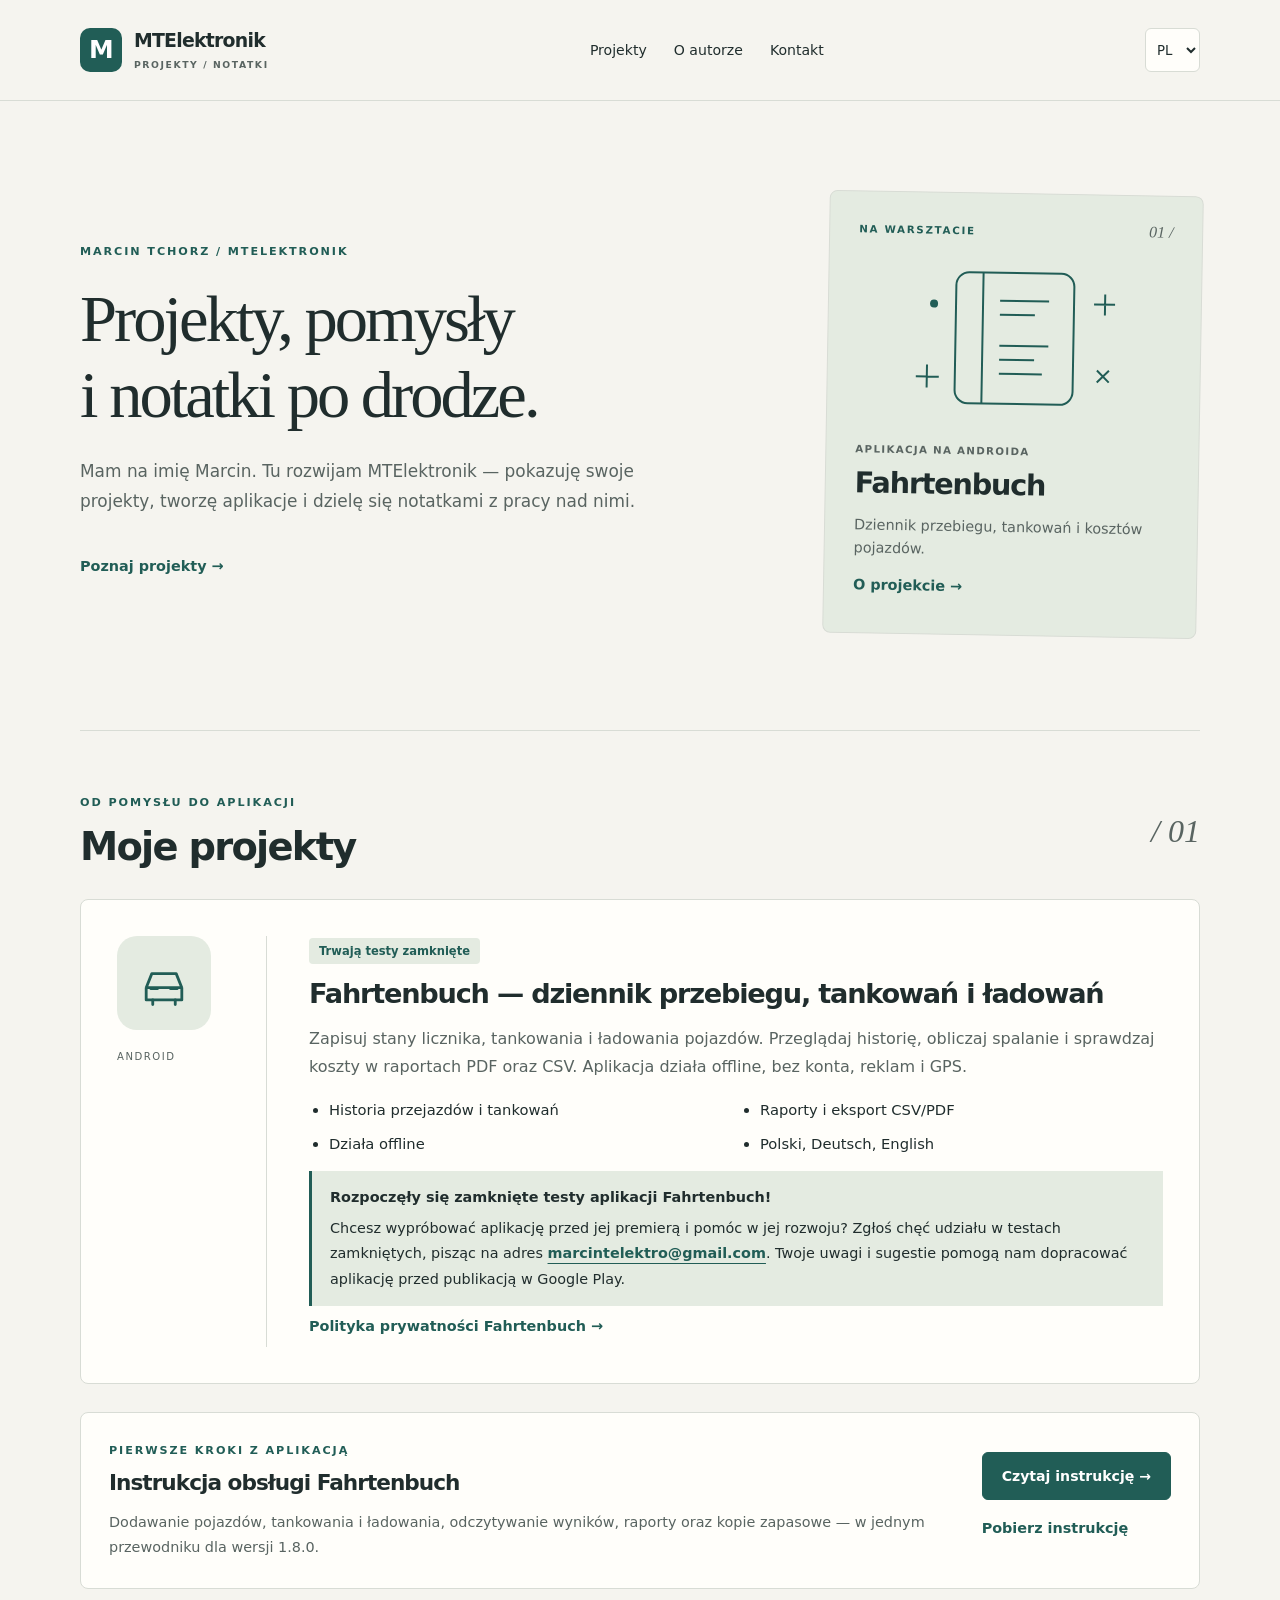
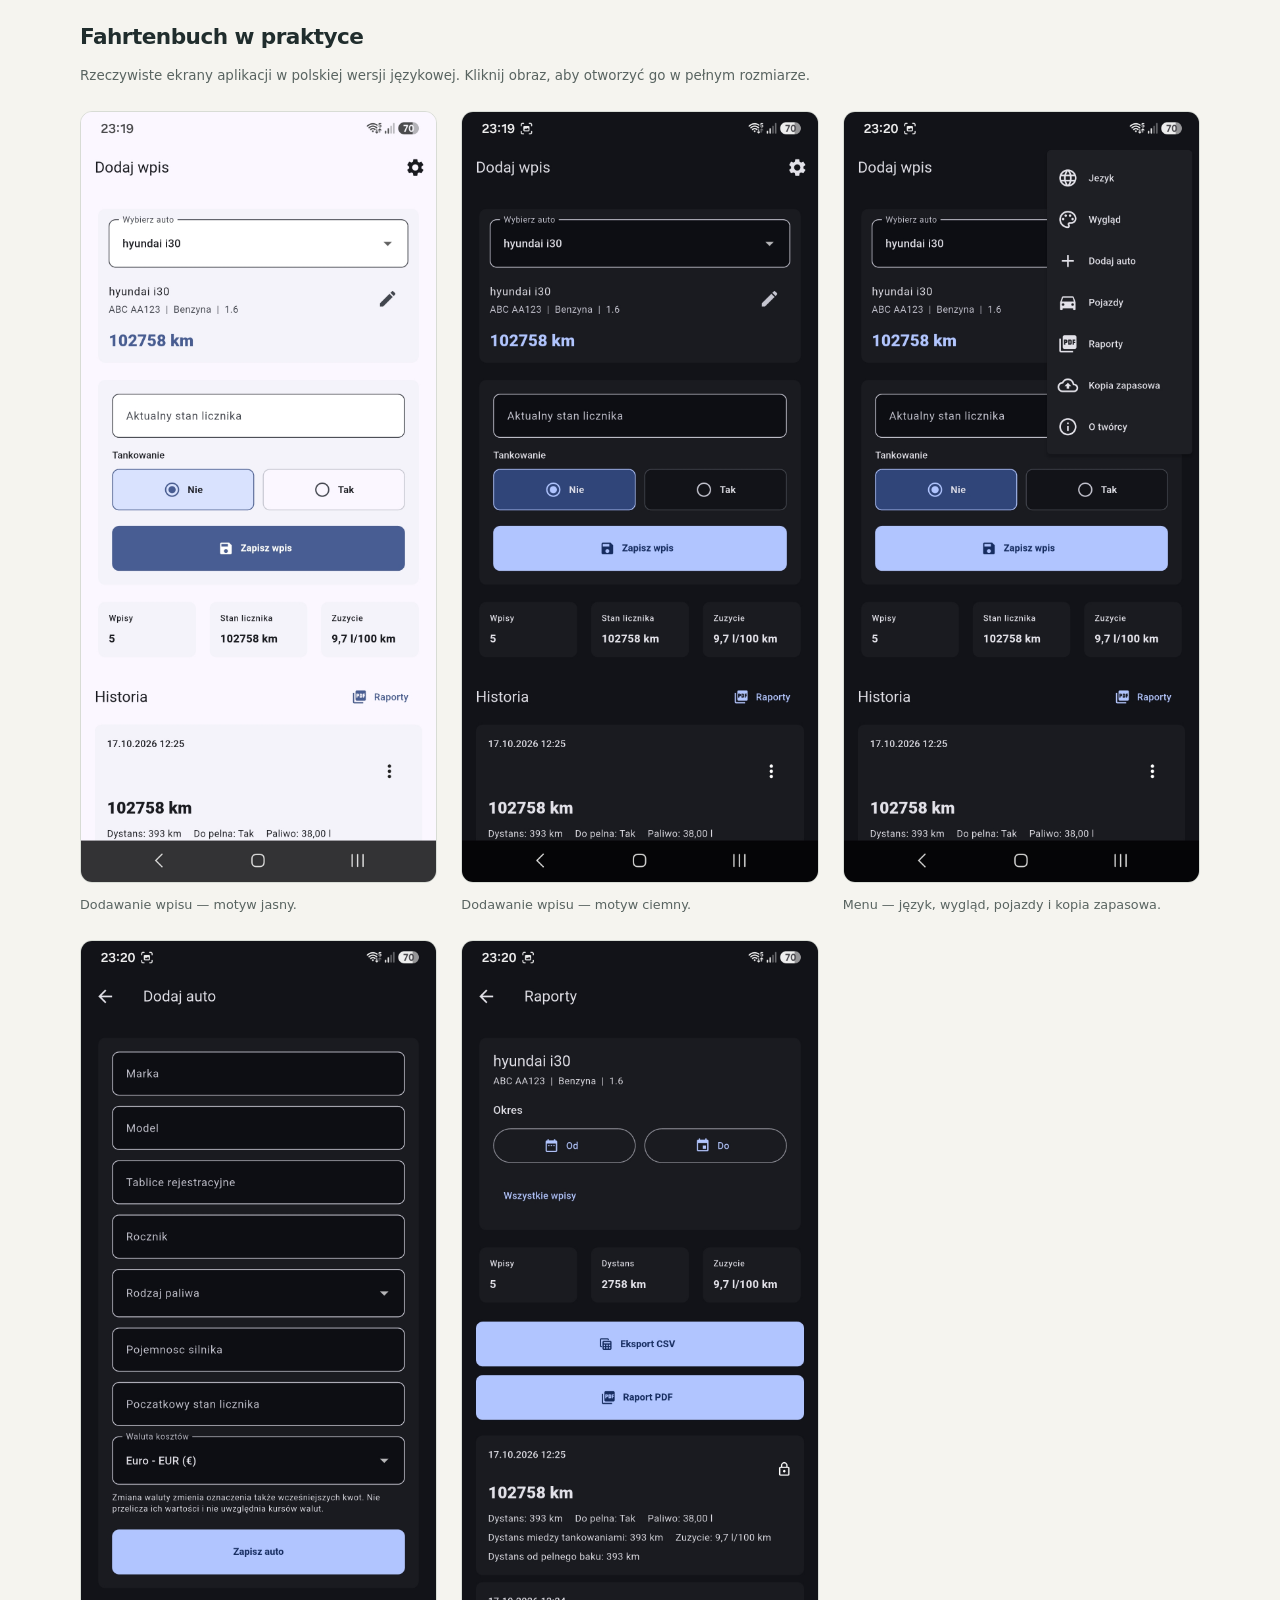
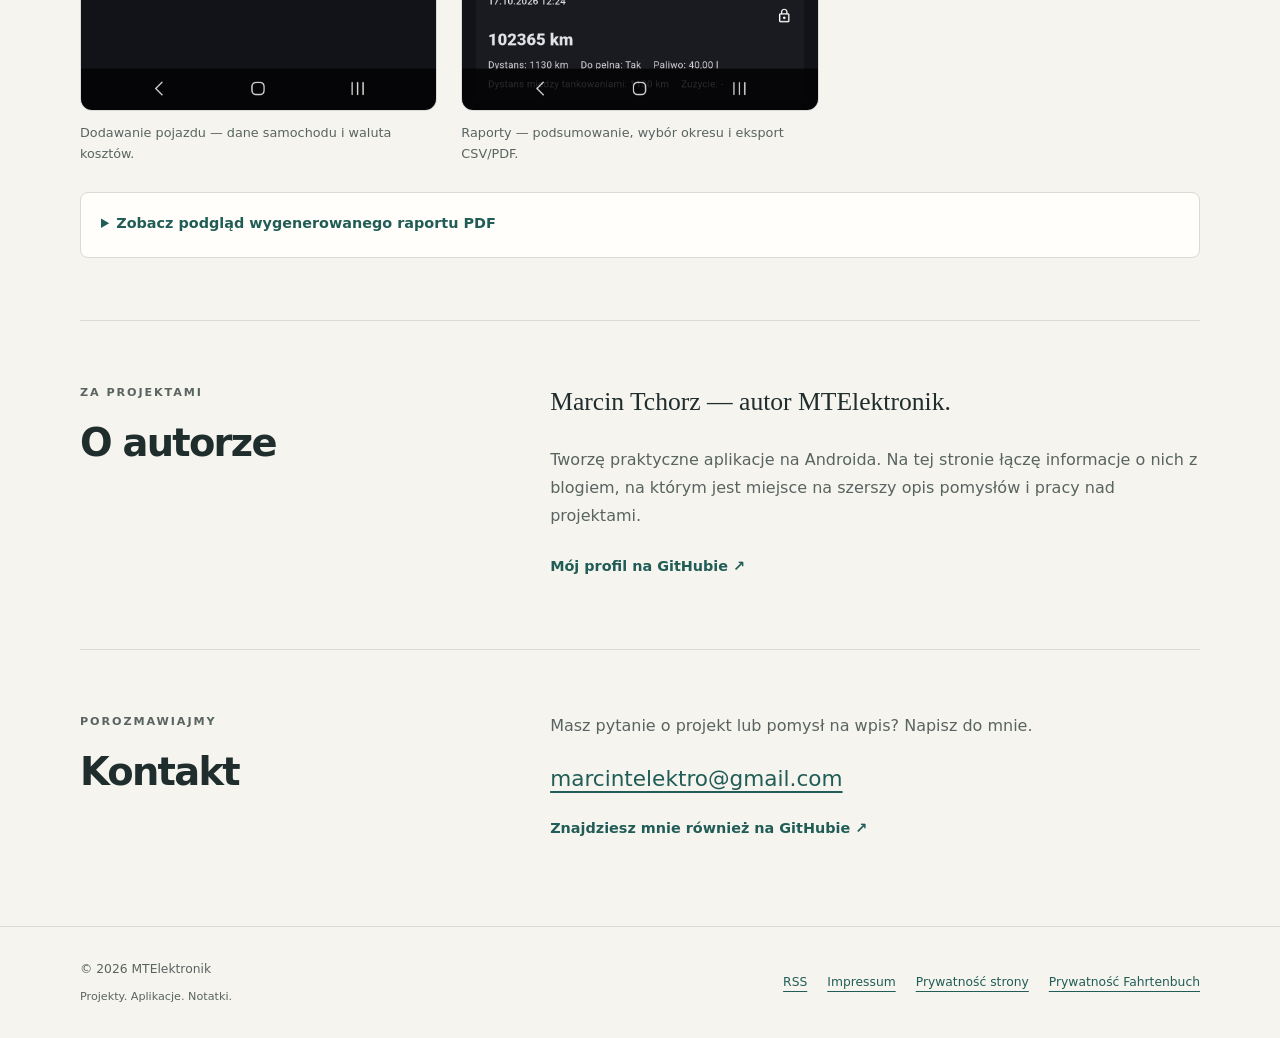
==== commit ca99c39b: "Remove homepage blog section and obsolete navigation" ====
--- a/index.html
+++ b/index.html
@@ -13,17 +13,14 @@
 <a class="skip" href="#main" data-i18n="skip">Przejdź do treści</a>
 <header class="header"><div class="wrap nav">
 <a class="brand" href="index.html"><span class="mark" aria-hidden="true">M</span><span>MTElektronik<span class="brand-caption" data-i18n="brandCaption">PROJEKTY / NOTATKI</span></span></a>
-<nav aria-label="Nawigacja główna" data-i18n-aria="navigation"><a href="#blog" data-i18n="navBlog">Blog</a><a href="#projects" data-i18n="navProjects">Projekty</a><a href="#about" data-i18n="navAbout">O autorze</a><a href="#contact" data-i18n="navContact">Kontakt</a></nav>
+<nav aria-label="Nawigacja główna" data-i18n-aria="navigation"><a href="#projects" data-i18n="navProjects">Projekty</a><a href="#about" data-i18n="navAbout">O autorze</a><a href="#contact" data-i18n="navContact">Kontakt</a></nav>
 <label class="language"><span class="sr-only" data-i18n="language">Język</span><select id="lang" aria-label="Język" data-i18n-aria="language"><option value="pl">PL</option><option value="de">DE</option><option value="en">EN</option></select></label>
 </div></header>
 <main id="main">
 <section class="hero wrap">
-<div class="hero-copy"><p class="eyebrow" data-i18n="homeEyebrow">MARCIN TCHORZ / MTELEKTRONIK</p><h1 data-i18n="homeTitle">Projekty, pomysły i notatki po drodze.</h1><p class="lead" data-i18n="homeDescription">Mam na imię Marcin. Tu rozwijam MTElektronik — pokazuję swoje projekty, tworzę aplikacje i dzielę się notatkami z pracy nad nimi.</p><div class="hero-actions"><a class="button" href="#blog" data-i18n="seeBlog">Zajrzyj na blog ↘</a><a class="text-link" href="#projects" data-i18n="seeProjects">Poznaj projekty →</a></div></div>
+<div class="hero-copy"><p class="eyebrow" data-i18n="homeEyebrow">MARCIN TCHORZ / MTELEKTRONIK</p><h1 data-i18n="homeTitle">Projekty, pomysły i notatki po drodze.</h1><p class="lead" data-i18n="homeDescription">Mam na imię Marcin. Tu rozwijam MTElektronik — pokazuję swoje projekty, tworzę aplikacje i dzielę się notatkami z pracy nad nimi.</p><div class="hero-actions"><a class="text-link" href="#projects" data-i18n="seeProjects">Poznaj projekty →</a></div></div>
 <aside class="hero-note" aria-label="Na warsztacie" data-i18n-aria="workbench"><div class="note-top"><span class="eyebrow" data-i18n="workbench">NA WARSZTACIE</span><span class="note-number" aria-hidden="true">01 /</span></div><div class="note-symbol" aria-hidden="true"><svg viewBox="0 0 240 145" fill="none"><rect x="61" y="7" width="118" height="131" rx="13" stroke="currentColor" stroke-width="2"/><path d="M88 7v131M105 35h49M105 49h35M105 80h49M105 94h35M105 108h43" stroke="currentColor" stroke-width="2"/><circle cx="39" cy="39" r="4" fill="currentColor"/><path d="M22 112h23m-12-12v23M199 37h21m-10-10v21M203 103l12 12m0-12-12 12" stroke="currentColor" stroke-width="2"/></svg></div><p class="note-kicker" data-i18n="androidProject">APLIKACJA NA ANDROIDA</p><h2>Fahrtenbuch</h2><p data-i18n="noteDescription">Dziennik przebiegu, tankowań i kosztów pojazdów.</p><a class="text-link" href="#projects" data-i18n="projectDetails">O projekcie →</a></aside>
 </section>
-<section class="section wrap" id="blog" aria-labelledby="blog-title"><div class="sectionhead"><div><h2 id="blog-title" data-i18n="blogTitle">Ostatnio na blogu</h2></div><a class="rss-link" href="feed.xml" data-i18n="rssLink">Obserwuj przez RSS ↗</a></div><p class="section-intro" data-i18n="blogDescription">Wpisy o pomysłach, pracy nad projektami i kolejnych krokach. Artykuły publikuję po polsku.</p><div class="post-list"><!-- BLOG:START -->
-<article class="post-card"><div class="post-meta" lang="pl"><time datetime="2026-10-17">17.10.2026</time></div><h3 lang="pl"><a href="blog/nowy-rozdzial.html">Nowy rozdział MTElektronik</a></h3><p lang="pl">Wizytówka autora, projekty i miejsce na kolejne notatki.</p><a class="text-link" href="blog/nowy-rozdzial.html" data-i18n="readPost">Czytaj wpis <span aria-hidden="true">↗</span></a></article>
-<!-- BLOG:END --></div></section>
 <section class="section wrap" id="projects" aria-labelledby="projects-title"><div class="sectionhead"><div><p class="eyebrow" data-i18n="projectsEyebrow">OD POMYSŁU DO APLIKACJI</p><h2 id="projects-title" data-i18n="projectsTitle">Moje projekty</h2></div><span class="section-index" aria-hidden="true">/ 01</span></div><article class="appcard"><div class="project-label"><div class="appicon" aria-hidden="true"><svg viewBox="0 0 64 64" fill="none"><path d="M13 37l6-15h26l6 15M13 37h38v13H13V37Z" stroke="currentColor" stroke-width="3" stroke-linejoin="round"/><path d="M20 50v5m24-5v5M18 38h7m14 0h7" stroke="currentColor" stroke-width="3" stroke-linecap="round"/></svg></div><span class="project-platform">ANDROID</span></div><div><span class="pill" data-i18n="closedTesting">Trwają testy zamknięte</span><h3 data-i18n="fahrtenbuchHeading">Fahrtenbuch — dziennik przebiegu, tankowań i ładowań</h3><p data-i18n="appDesc">Zapisuj stany licznika, tankowania i ładowania pojazdów. Przeglądaj historię, obliczaj spalanie i sprawdzaj koszty w raportach PDF oraz CSV. Aplikacja działa offline, bez konta, reklam i GPS.</p><ul class="features"><li data-i18n="feature1">Historia przejazdów i tankowań</li><li data-i18n="feature2">Raporty i eksport CSV/PDF</li><li data-i18n="feature3">Działa offline</li><li data-i18n="feature4">Polski, Deutsch, English</li></ul><div class="release-note"><strong data-i18n="testingTitle">Rozpoczęły się zamknięte testy aplikacji Fahrtenbuch!</strong><p><span data-i18n="testingInvitation">Chcesz wypróbować aplikację przed jej premierą i pomóc w jej rozwoju? Zgłoś chęć udziału w testach zamkniętych, pisząc na adres</span> <a href="mailto:marcintelektro@gmail.com">marcintelektro@gmail.com</a>. <span data-i18n="testingFeedback">Twoje uwagi i sugestie pomogą nam dopracować aplikację przed publikacją w Google Play.</span></p></div><a class="text-link" href="fahrtenbuch-privacy.html" data-i18n="appPrivacy">Polityka prywatności Fahrtenbuch →</a></div></article><aside class="manual-callout" aria-labelledby="manual-callout-title"><div><p class="eyebrow" data-i18n="manualEyebrow">PIERWSZE KROKI Z APLIKACJĄ</p><h3 id="manual-callout-title" data-i18n="manualTitle">Instrukcja obsługi Fahrtenbuch</h3><p data-i18n="manualDescription">Dodawanie pojazdów, tankowania i ładowania, odczytywanie wyników, raporty oraz kopie zapasowe — w jednym przewodniku. Dla wersji 1.8.0.</p></div><div class="manual-actions"><a class="button" href="fahrtenbuch-instrukcja.html" data-i18n="manualRead">Czytaj instrukcję →</a><a class="text-link" href="docs/fahrtenbuch-instrukcja-prototyp-1.8.0.md" download data-i18n="manualDownload">Pobierz instrukcję</a></div></aside><div class="project-gallery" aria-labelledby="gallery-title">
 <div class="gallery-heading"><h3 id="gallery-title" data-i18n="galleryTitle">Fahrtenbuch w praktyce</h3><p class="subtle" data-i18n="galleryIntro">Rzeczywiste ekrany aplikacji w polskiej wersji językowej. Kliknij obraz, aby otworzyć go w pełnym rozmiarze.</p></div>
 <div class="screenshots">
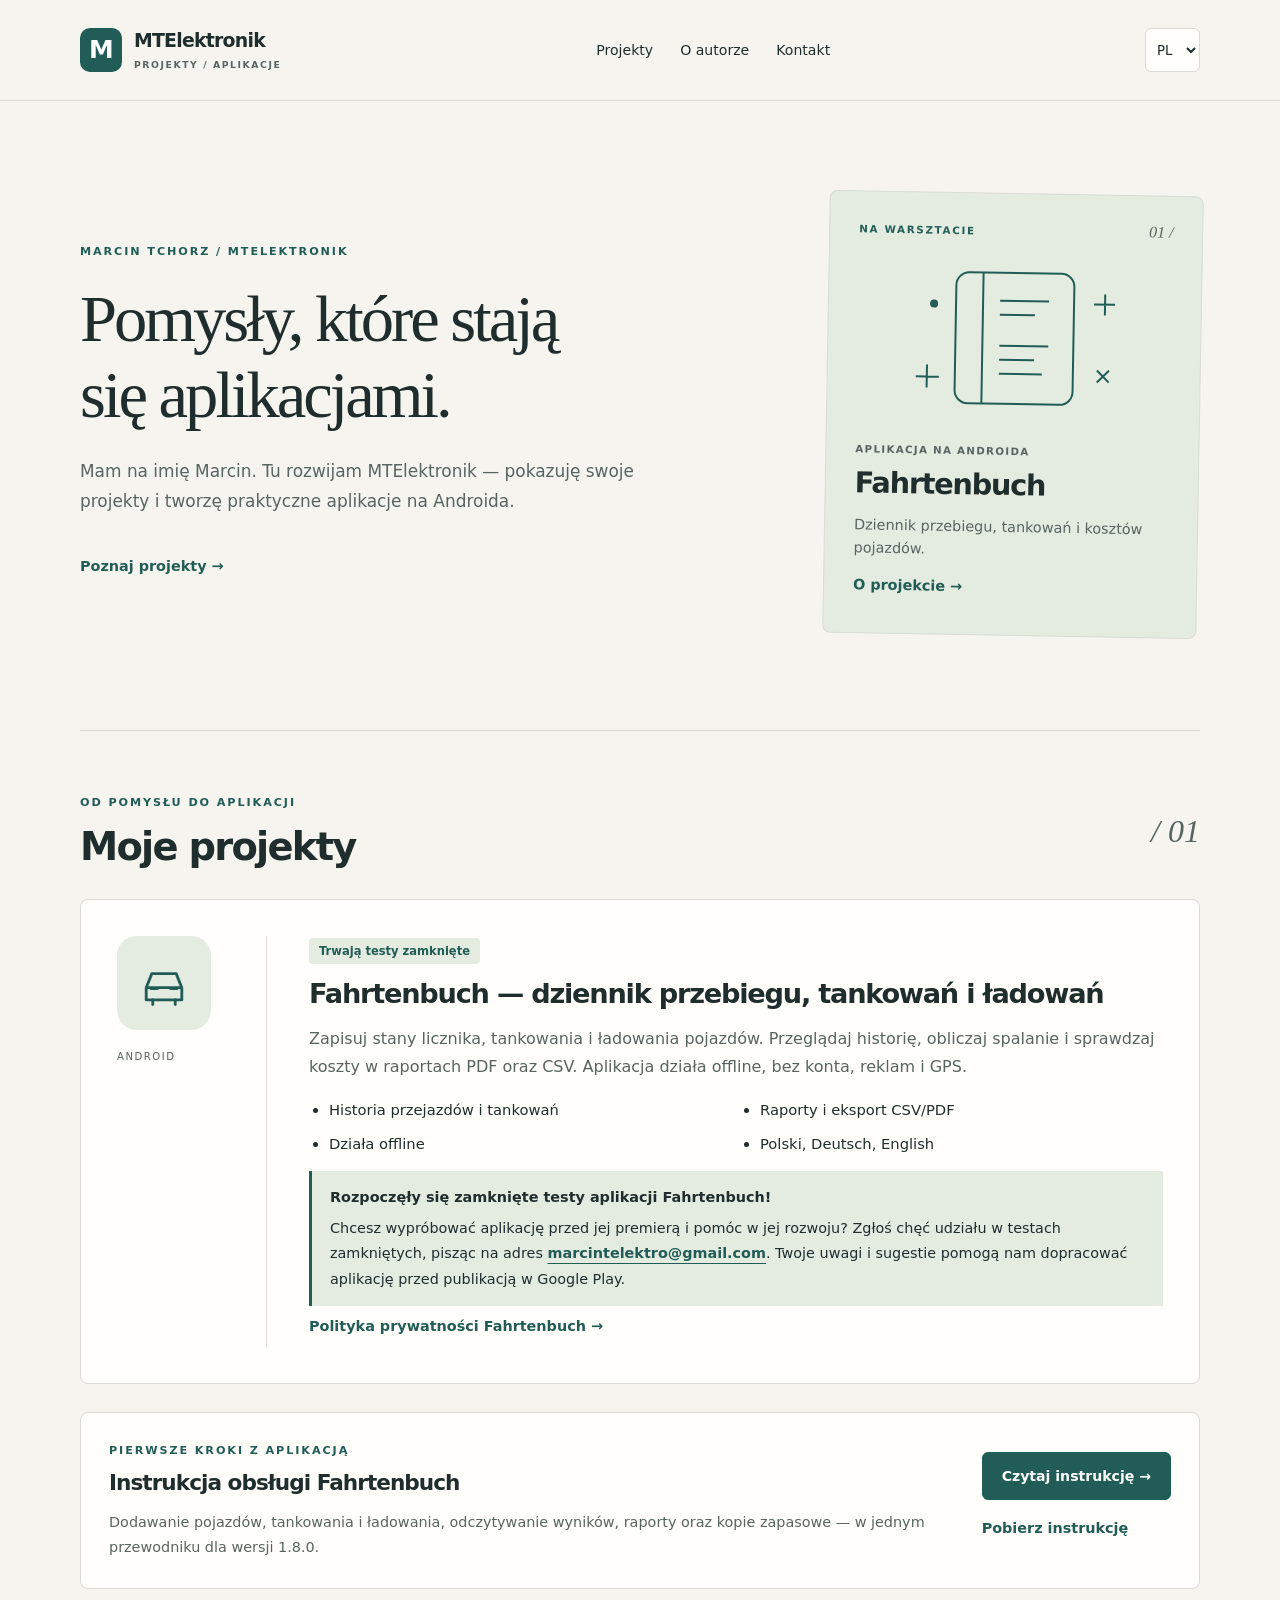
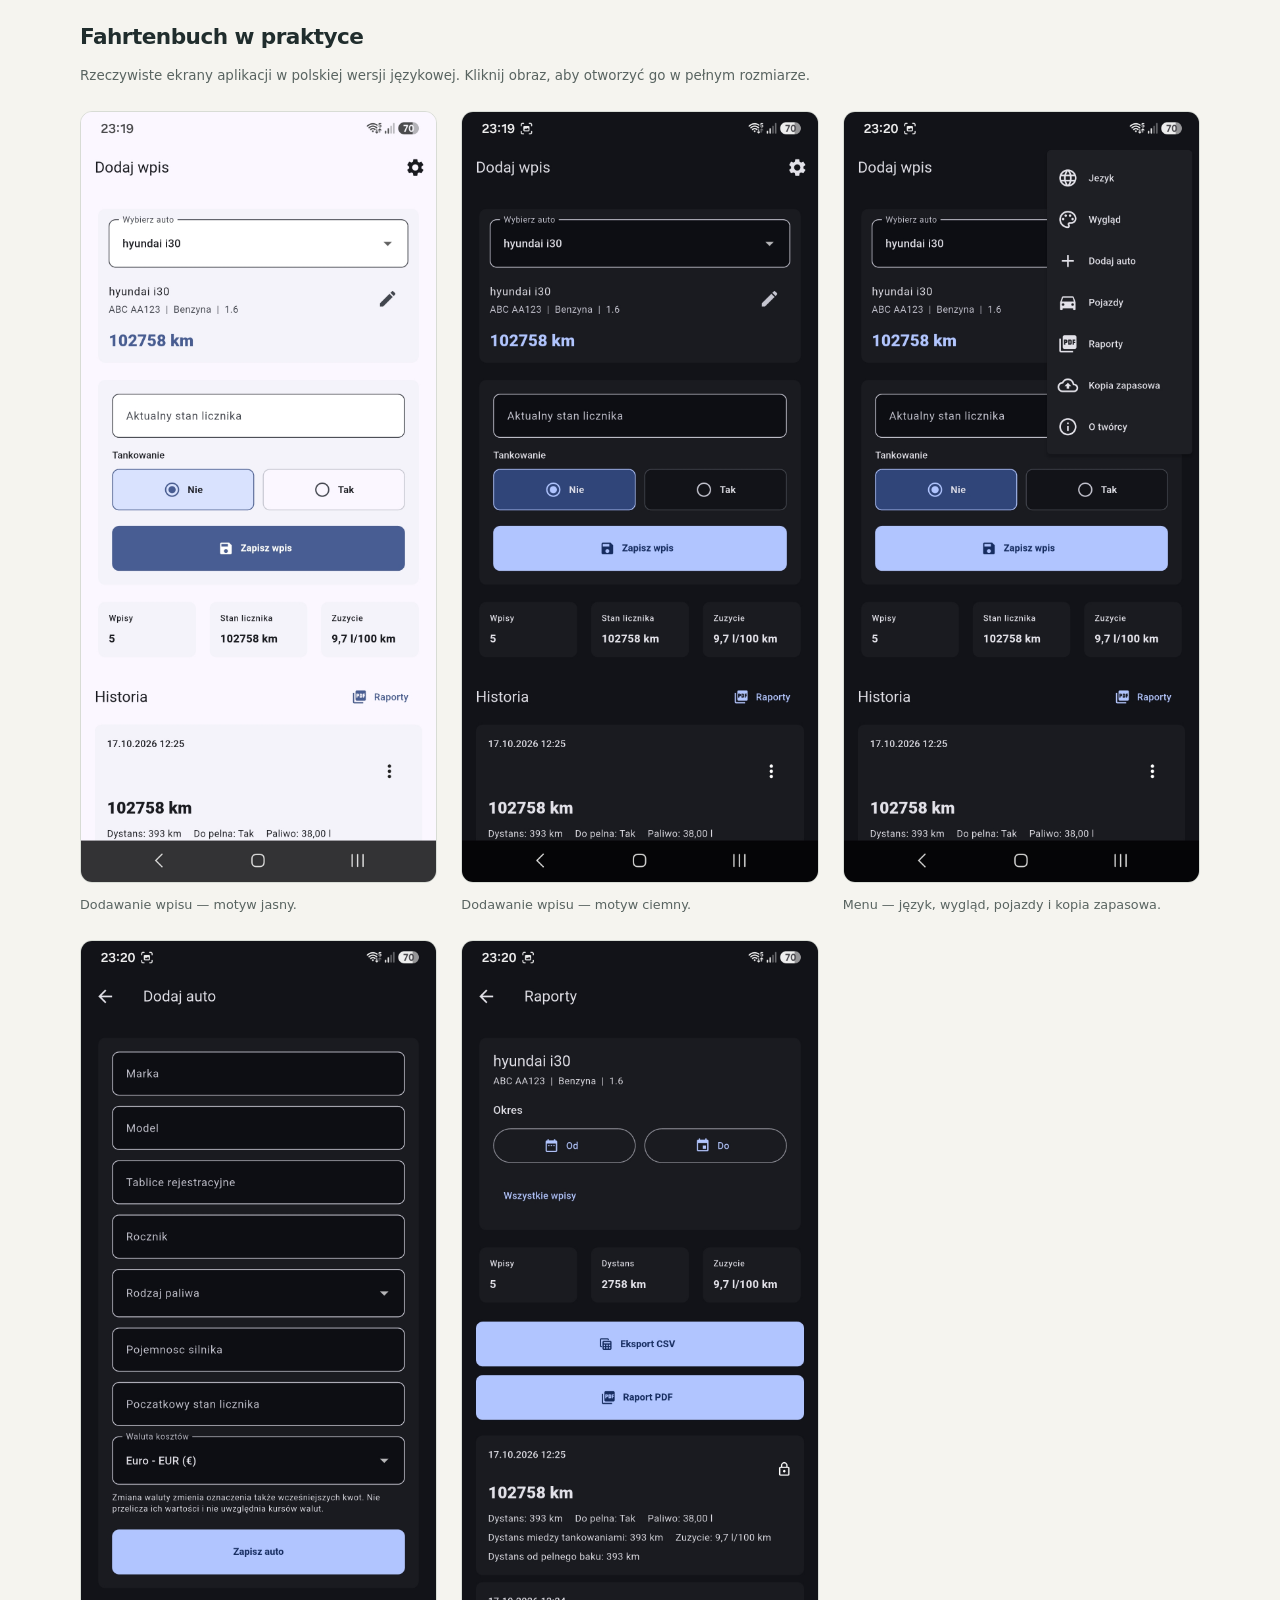
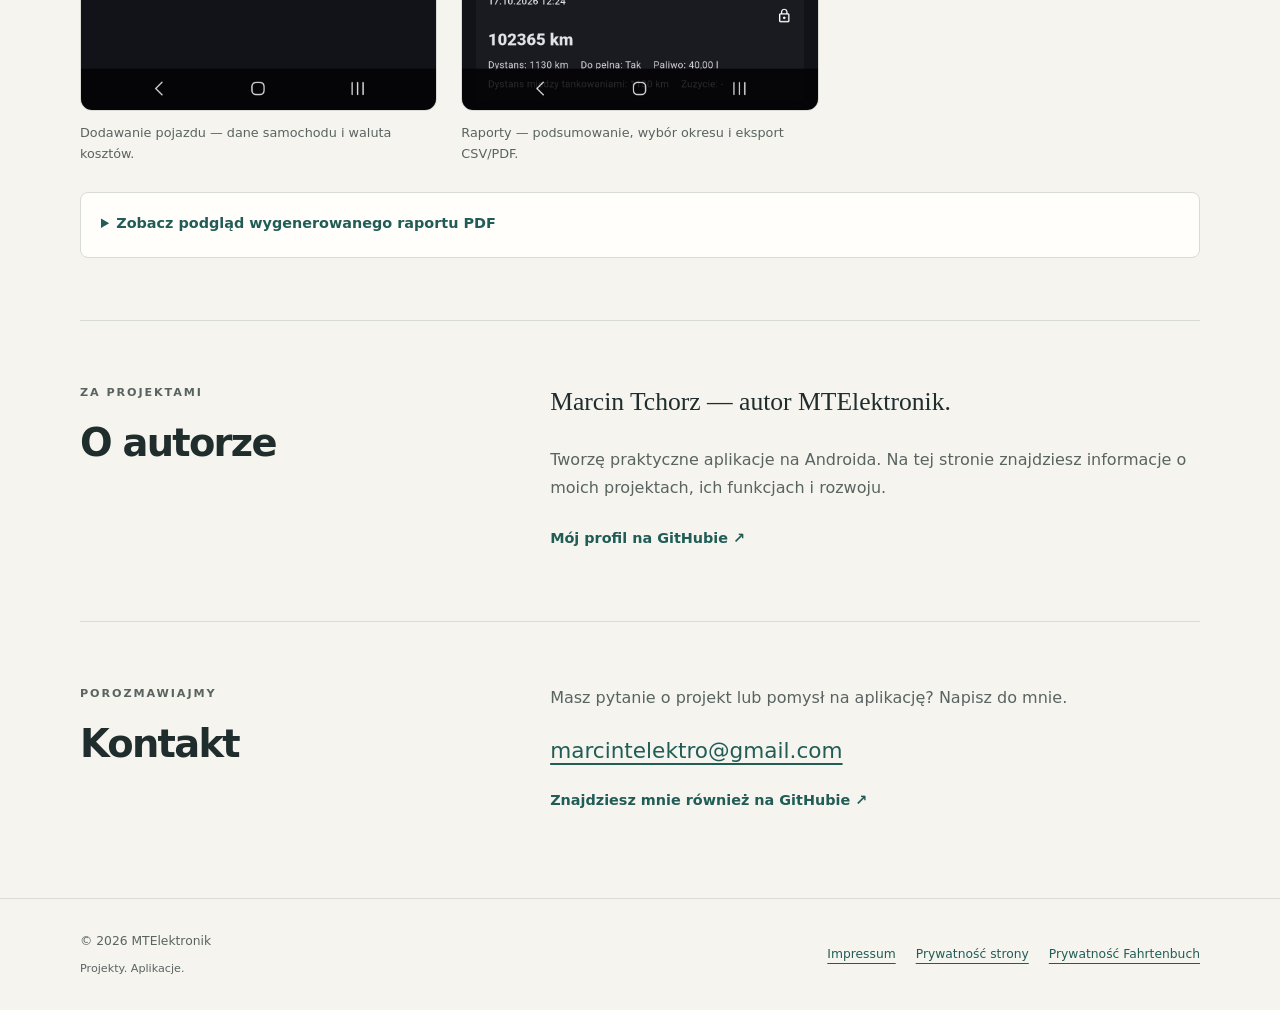
==== commit 9ecc98ad: "Remove remaining homepage blog references in all languages" ====
--- a/index.html
+++ b/index.html
@@ -2,23 +2,23 @@
 <html lang="pl">
 <head>
 <meta charset="utf-8"><meta name="viewport" content="width=device-width,initial-scale=1">
-<meta name="description" content="Marcin Tchorz / MTElektronik. Osobista strona, projekty, aplikacje na Androida i blog z notatkami z ich rozwoju.">
+<meta name="description" content="Marcin Tchorz / MTElektronik. Osobista strona, projekty i praktyczne aplikacje na Androida.">
 <meta name="theme-color" content="#f5f4ef">
-<meta property="og:type" content="website"><meta property="og:title" content="MTElektronik — Marcin Tchorz | projekty i blog"><meta property="og:description" content="Projekty, aplikacje na Androida i notatki z ich rozwoju."><meta property="og:url" content="https://mtelektronik.github.io/"><meta property="og:image" content="https://mtelektronik.github.io/assets/social-card.png"><meta name="twitter:card" content="summary_large_image">
-<link rel="canonical" href="https://mtelektronik.github.io/"><link rel="alternate" type="application/rss+xml" title="MTElektronik — blog (PL)" href="feed.xml"><link rel="icon" href="assets/favicon.svg" type="image/svg+xml"><link rel="stylesheet" href="assets/style.css">
+<meta property="og:type" content="website"><meta property="og:title" content="MTElektronik — Marcin Tchorz | projekty i aplikacje"><meta property="og:description" content="Marcin Tchorz / MTElektronik. Osobista strona, projekty i praktyczne aplikacje na Androida."><meta property="og:url" content="https://mtelektronik.github.io/"><meta property="og:image" content="https://mtelektronik.github.io/assets/social-card.png"><meta name="twitter:card" content="summary_large_image">
+<link rel="canonical" href="https://mtelektronik.github.io/"><link rel="icon" href="assets/favicon.svg" type="image/svg+xml"><link rel="stylesheet" href="assets/style.css">
 <script defer src="assets/site-text.js"></script><script defer src="assets/app.js"></script>
-<title>MTElektronik — Marcin Tchorz | projekty i blog</title>
+<title>MTElektronik — Marcin Tchorz | projekty i aplikacje</title>
 </head>
 <body data-page="home">
 <a class="skip" href="#main" data-i18n="skip">Przejdź do treści</a>
 <header class="header"><div class="wrap nav">
-<a class="brand" href="index.html"><span class="mark" aria-hidden="true">M</span><span>MTElektronik<span class="brand-caption" data-i18n="brandCaption">PROJEKTY / NOTATKI</span></span></a>
+<a class="brand" href="index.html"><span class="mark" aria-hidden="true">M</span><span>MTElektronik<span class="brand-caption" data-i18n="brandCaption">PROJEKTY / APLIKACJE</span></span></a>
 <nav aria-label="Nawigacja główna" data-i18n-aria="navigation"><a href="#projects" data-i18n="navProjects">Projekty</a><a href="#about" data-i18n="navAbout">O autorze</a><a href="#contact" data-i18n="navContact">Kontakt</a></nav>
 <label class="language"><span class="sr-only" data-i18n="language">Język</span><select id="lang" aria-label="Język" data-i18n-aria="language"><option value="pl">PL</option><option value="de">DE</option><option value="en">EN</option></select></label>
 </div></header>
 <main id="main">
 <section class="hero wrap">
-<div class="hero-copy"><p class="eyebrow" data-i18n="homeEyebrow">MARCIN TCHORZ / MTELEKTRONIK</p><h1 data-i18n="homeTitle">Projekty, pomysły i notatki po drodze.</h1><p class="lead" data-i18n="homeDescription">Mam na imię Marcin. Tu rozwijam MTElektronik — pokazuję swoje projekty, tworzę aplikacje i dzielę się notatkami z pracy nad nimi.</p><div class="hero-actions"><a class="text-link" href="#projects" data-i18n="seeProjects">Poznaj projekty →</a></div></div>
+<div class="hero-copy"><p class="eyebrow" data-i18n="homeEyebrow">MARCIN TCHORZ / MTELEKTRONIK</p><h1 data-i18n="homeTitle">Pomysły, które stają się aplikacjami.</h1><p class="lead" data-i18n="homeDescription">Mam na imię Marcin. Tu rozwijam MTElektronik — pokazuję swoje projekty i tworzę praktyczne aplikacje na Androida.</p><div class="hero-actions"><a class="text-link" href="#projects" data-i18n="seeProjects">Poznaj projekty →</a></div></div>
 <aside class="hero-note" aria-label="Na warsztacie" data-i18n-aria="workbench"><div class="note-top"><span class="eyebrow" data-i18n="workbench">NA WARSZTACIE</span><span class="note-number" aria-hidden="true">01 /</span></div><div class="note-symbol" aria-hidden="true"><svg viewBox="0 0 240 145" fill="none"><rect x="61" y="7" width="118" height="131" rx="13" stroke="currentColor" stroke-width="2"/><path d="M88 7v131M105 35h49M105 49h35M105 80h49M105 94h35M105 108h43" stroke="currentColor" stroke-width="2"/><circle cx="39" cy="39" r="4" fill="currentColor"/><path d="M22 112h23m-12-12v23M199 37h21m-10-10v21M203 103l12 12m0-12-12 12" stroke="currentColor" stroke-width="2"/></svg></div><p class="note-kicker" data-i18n="androidProject">APLIKACJA NA ANDROIDA</p><h2>Fahrtenbuch</h2><p data-i18n="noteDescription">Dziennik przebiegu, tankowań i kosztów pojazdów.</p><a class="text-link" href="#projects" data-i18n="projectDetails">O projekcie →</a></aside>
 </section>
 <section class="section wrap" id="projects" aria-labelledby="projects-title"><div class="sectionhead"><div><p class="eyebrow" data-i18n="projectsEyebrow">OD POMYSŁU DO APLIKACJI</p><h2 id="projects-title" data-i18n="projectsTitle">Moje projekty</h2></div><span class="section-index" aria-hidden="true">/ 01</span></div><article class="appcard"><div class="project-label"><div class="appicon" aria-hidden="true"><svg viewBox="0 0 64 64" fill="none"><path d="M13 37l6-15h26l6 15M13 37h38v13H13V37Z" stroke="currentColor" stroke-width="3" stroke-linejoin="round"/><path d="M20 50v5m24-5v5M18 38h7m14 0h7" stroke="currentColor" stroke-width="3" stroke-linecap="round"/></svg></div><span class="project-platform">ANDROID</span></div><div><span class="pill" data-i18n="closedTesting">Trwają testy zamknięte</span><h3 data-i18n="fahrtenbuchHeading">Fahrtenbuch — dziennik przebiegu, tankowań i ładowań</h3><p data-i18n="appDesc">Zapisuj stany licznika, tankowania i ładowania pojazdów. Przeglądaj historię, obliczaj spalanie i sprawdzaj koszty w raportach PDF oraz CSV. Aplikacja działa offline, bez konta, reklam i GPS.</p><ul class="features"><li data-i18n="feature1">Historia przejazdów i tankowań</li><li data-i18n="feature2">Raporty i eksport CSV/PDF</li><li data-i18n="feature3">Działa offline</li><li data-i18n="feature4">Polski, Deutsch, English</li></ul><div class="release-note"><strong data-i18n="testingTitle">Rozpoczęły się zamknięte testy aplikacji Fahrtenbuch!</strong><p><span data-i18n="testingInvitation">Chcesz wypróbować aplikację przed jej premierą i pomóc w jej rozwoju? Zgłoś chęć udziału w testach zamkniętych, pisząc na adres</span> <a href="mailto:marcintelektro@gmail.com">marcintelektro@gmail.com</a>. <span data-i18n="testingFeedback">Twoje uwagi i sugestie pomogą nam dopracować aplikację przed publikacją w Google Play.</span></p></div><a class="text-link" href="fahrtenbuch-privacy.html" data-i18n="appPrivacy">Polityka prywatności Fahrtenbuch →</a></div></article><aside class="manual-callout" aria-labelledby="manual-callout-title"><div><p class="eyebrow" data-i18n="manualEyebrow">PIERWSZE KROKI Z APLIKACJĄ</p><h3 id="manual-callout-title" data-i18n="manualTitle">Instrukcja obsługi Fahrtenbuch</h3><p data-i18n="manualDescription">Dodawanie pojazdów, tankowania i ładowania, odczytywanie wyników, raporty oraz kopie zapasowe — w jednym przewodniku. Dla wersji 1.8.0.</p></div><div class="manual-actions"><a class="button" href="fahrtenbuch-instrukcja.html" data-i18n="manualRead">Czytaj instrukcję →</a><a class="text-link" href="docs/fahrtenbuch-instrukcja-prototyp-1.8.0.md" download data-i18n="manualDownload">Pobierz instrukcję</a></div></aside><div class="project-gallery" aria-labelledby="gallery-title">
@@ -33,8 +33,8 @@
 <details class="report-preview"><summary data-i18n="pdfPreview">Zobacz podgląd wygenerowanego raportu PDF</summary><figure><a href="assets/fahrtenbuch/raport-pdf-zamaskowany.png" aria-labelledby="shot-pdf"><img src="assets/fahrtenbuch/raport-pdf-zamaskowany.png" width="1080" height="779" loading="lazy" decoding="async" alt="Raport przebiegu: podsumowanie dystansu, paliwa i kosztów oraz tabela wpisów. Numer rejestracyjny zamaskowany." lang="pl"></a><figcaption id="shot-pdf" data-i18n="shotPdf">Podgląd raportu PDF — podsumowanie i tabela wpisów; numer rejestracyjny zamaskowany.</figcaption></figure></details>
 </div>
 </section>
-<section class="section wrap two" id="about"><div><p class="eyebrow" data-i18n="aboutEyebrow">ZA PROJEKTAMI</p><h2 data-i18n="navAbout">O autorze</h2></div><div><p class="about-lead" data-i18n="authorIntro">Marcin Tchorz — autor MTElektronik.</p><p data-i18n="authorText">Tworzę praktyczne aplikacje na Androida. Na tej stronie łączę informacje o nich z blogiem, na którym jest miejsce na szerszy opis pomysłów i pracy nad projektami.</p><a class="text-link" href="https://github.com/mtelektronik" data-i18n="githubProfile">Mój profil na GitHubie ↗</a></div></section>
-<section class="section wrap two" id="contact"><div><p class="eyebrow" data-i18n="contactEyebrow">POROZMAWIAJMY</p><h2 data-i18n="contactTitle">Kontakt</h2></div><div><p data-i18n="newContactText">Masz pytanie o projekt lub pomysł na wpis? Napisz do mnie.</p><p class="contact-email"><a href="mailto:marcintelektro@gmail.com">marcintelektro@gmail.com</a></p><a class="text-link" href="https://github.com/mtelektronik" data-i18n="contactGithub">Znajdziesz mnie również na GitHubie ↗</a></div></section>
+<section class="section wrap two" id="about"><div><p class="eyebrow" data-i18n="aboutEyebrow">ZA PROJEKTAMI</p><h2 data-i18n="navAbout">O autorze</h2></div><div><p class="about-lead" data-i18n="authorIntro">Marcin Tchorz — autor MTElektronik.</p><p data-i18n="authorText">Tworzę praktyczne aplikacje na Androida. Na tej stronie znajdziesz informacje o moich projektach, ich funkcjach i rozwoju.</p><a class="text-link" href="https://github.com/mtelektronik" data-i18n="githubProfile">Mój profil na GitHubie ↗</a></div></section>
+<section class="section wrap two" id="contact"><div><p class="eyebrow" data-i18n="contactEyebrow">POROZMAWIAJMY</p><h2 data-i18n="contactTitle">Kontakt</h2></div><div><p data-i18n="newContactText">Masz pytanie o projekt lub pomysł na aplikację? Napisz do mnie.</p><p class="contact-email"><a href="mailto:marcintelektro@gmail.com">marcintelektro@gmail.com</a></p><a class="text-link" href="https://github.com/mtelektronik" data-i18n="contactGithub">Znajdziesz mnie również na GitHubie ↗</a></div></section>
 </main>
-<footer class="footer"><div class="wrap foot"><span>© <span id="year">2026</span> MTElektronik<span class="footer-caption" data-i18n="footerCaption">Projekty. Aplikacje. Notatki.</span></span><div><a href="feed.xml">RSS</a><a href="impressum.html" data-i18n="impressum">Impressum</a><a href="privacy.html" data-i18n="sitePrivacy">Prywatność strony</a><a href="fahrtenbuch-privacy.html" data-i18n="appPrivacyShort">Prywatność Fahrtenbuch</a></div></div></footer>
+<footer class="footer"><div class="wrap foot"><span>© <span id="year">2026</span> MTElektronik<span class="footer-caption" data-i18n="footerCaption">Projekty. Aplikacje.</span></span><div><a href="impressum.html" data-i18n="impressum">Impressum</a><a href="privacy.html" data-i18n="sitePrivacy">Prywatność strony</a><a href="fahrtenbuch-privacy.html" data-i18n="appPrivacyShort">Prywatność Fahrtenbuch</a></div></div></footer>
 </body></html>
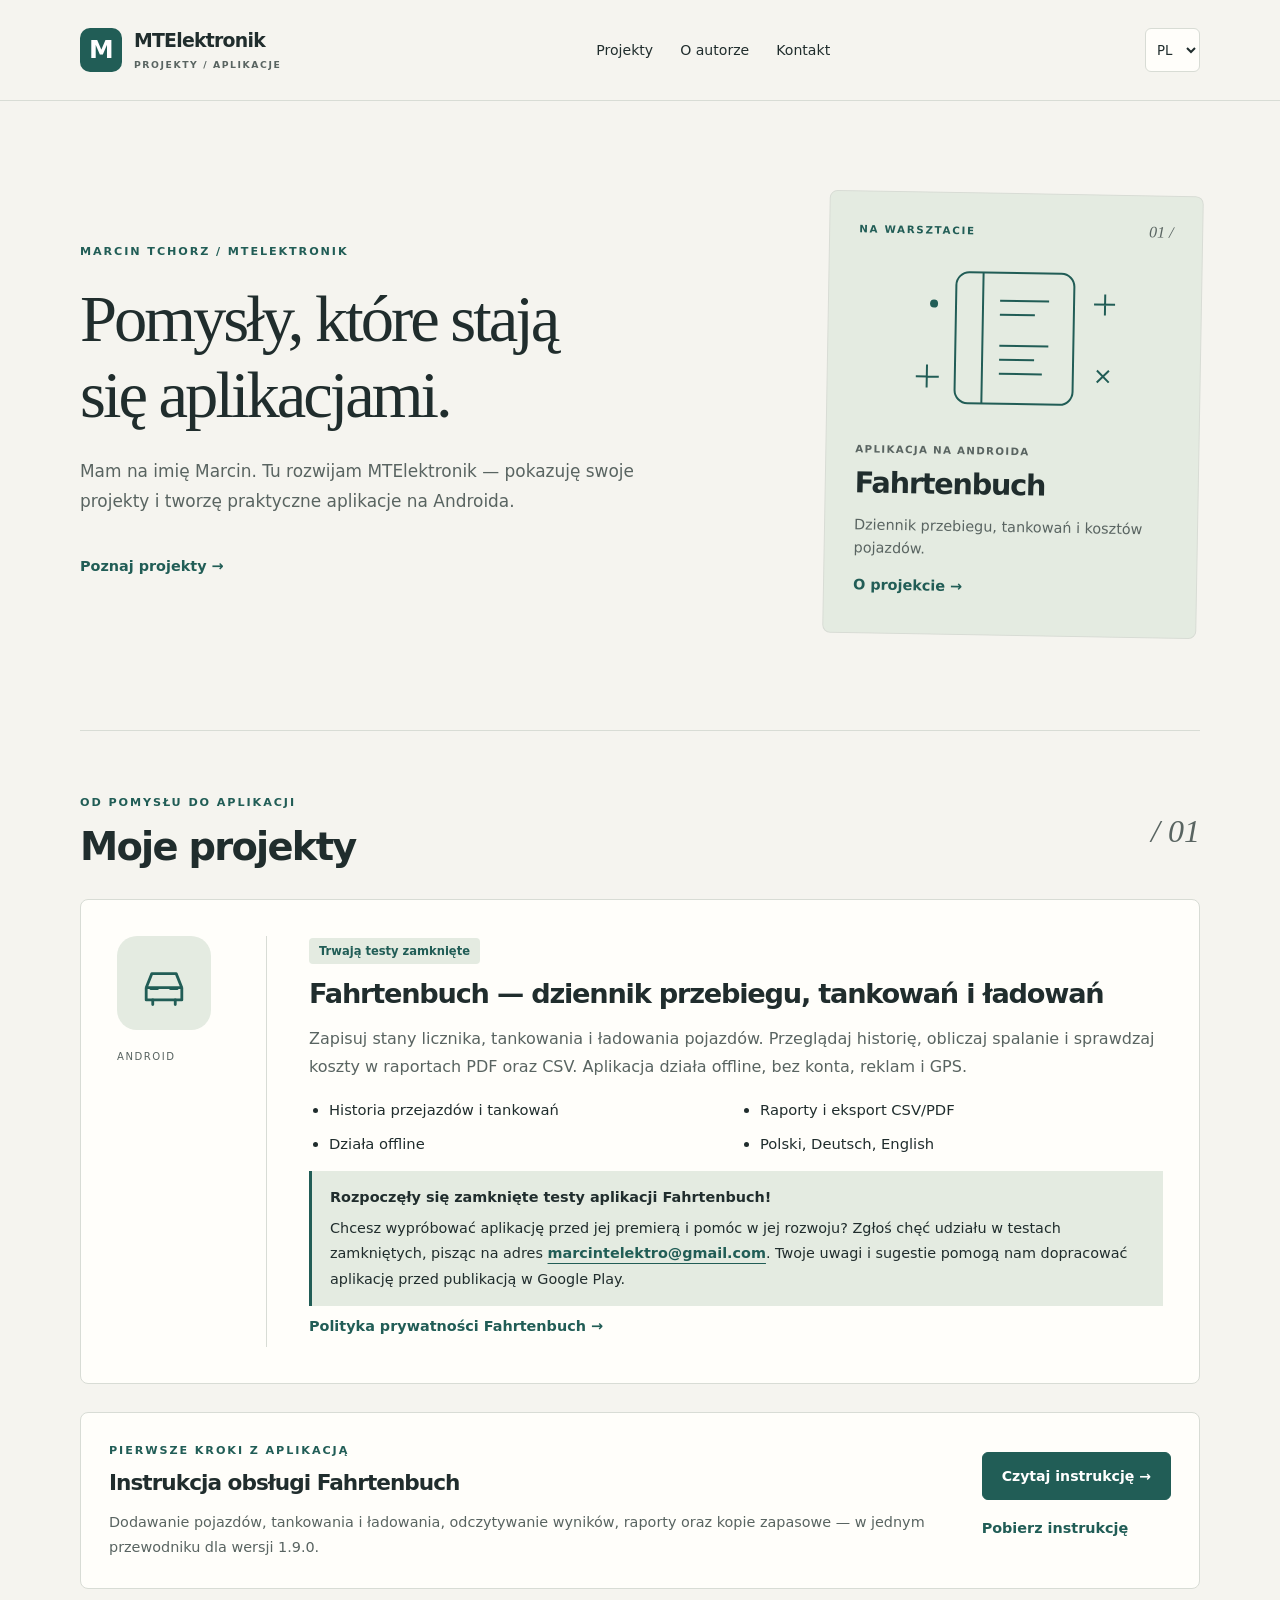
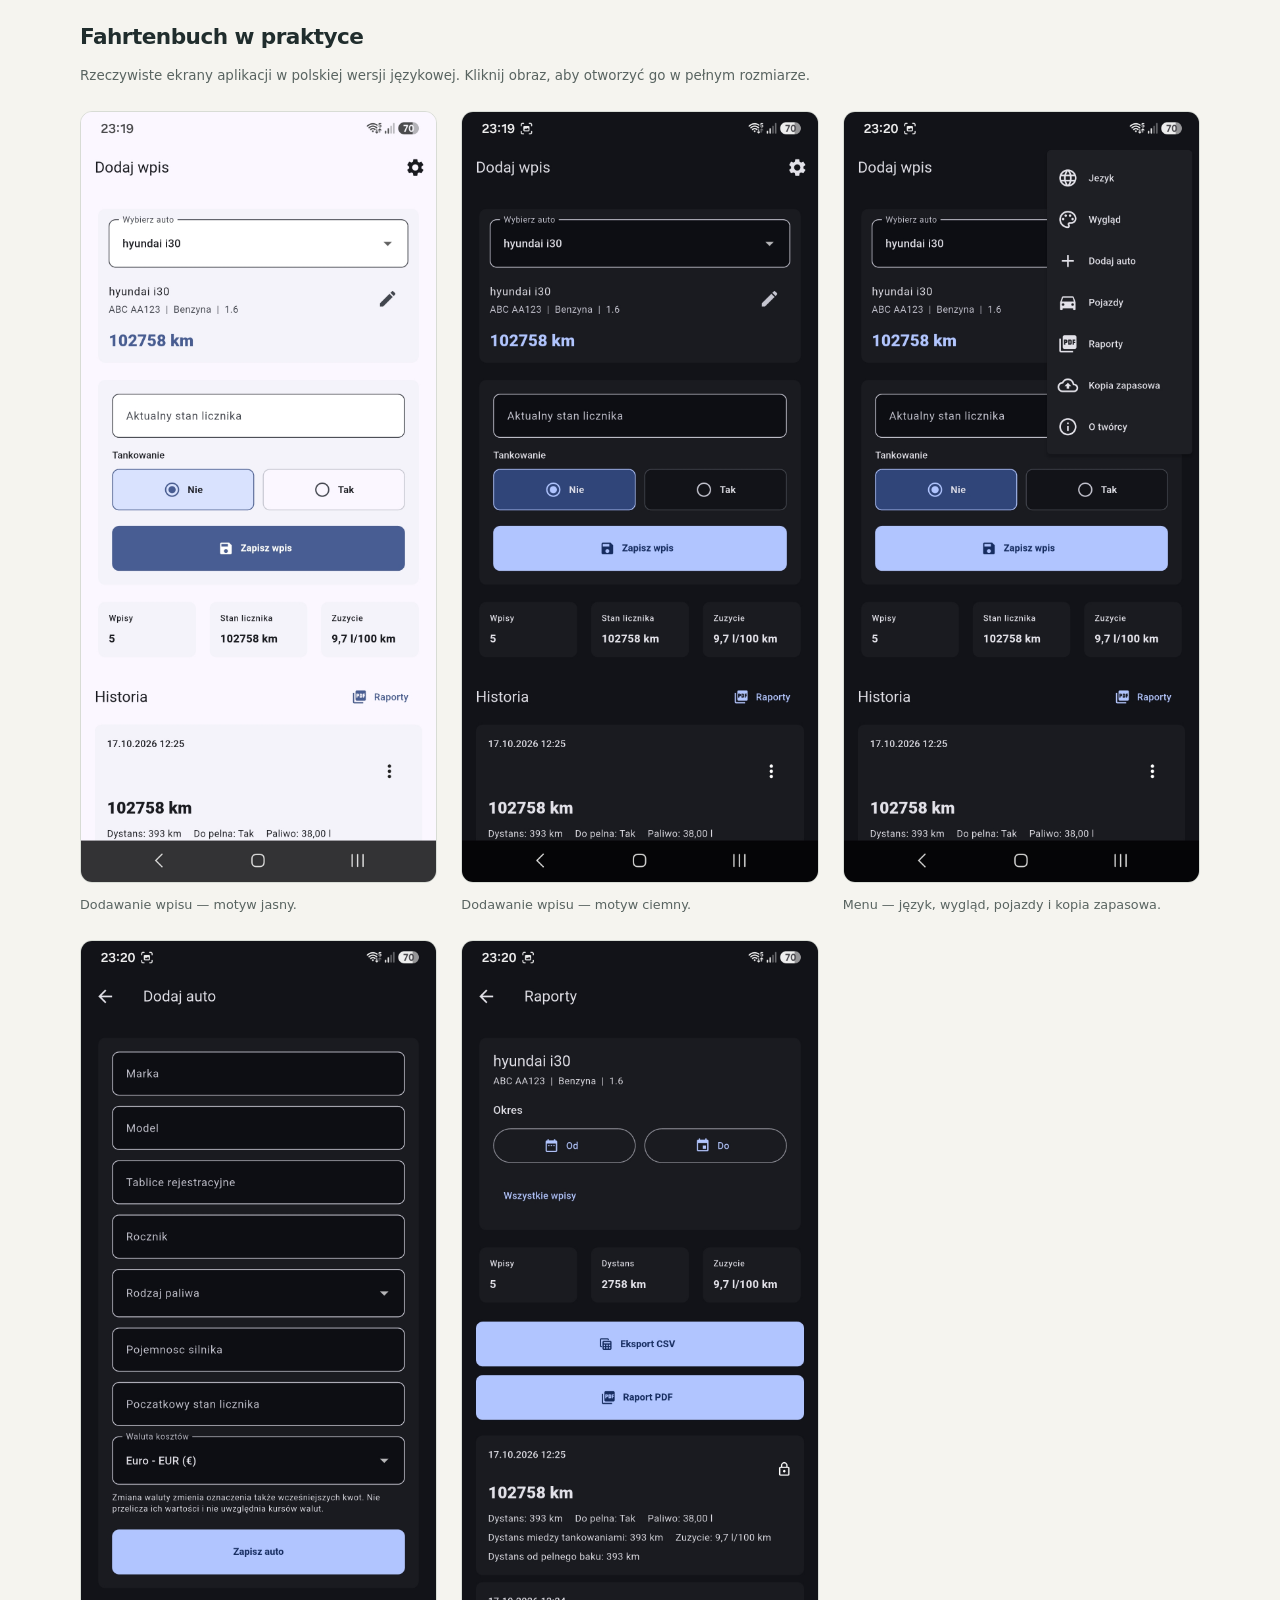
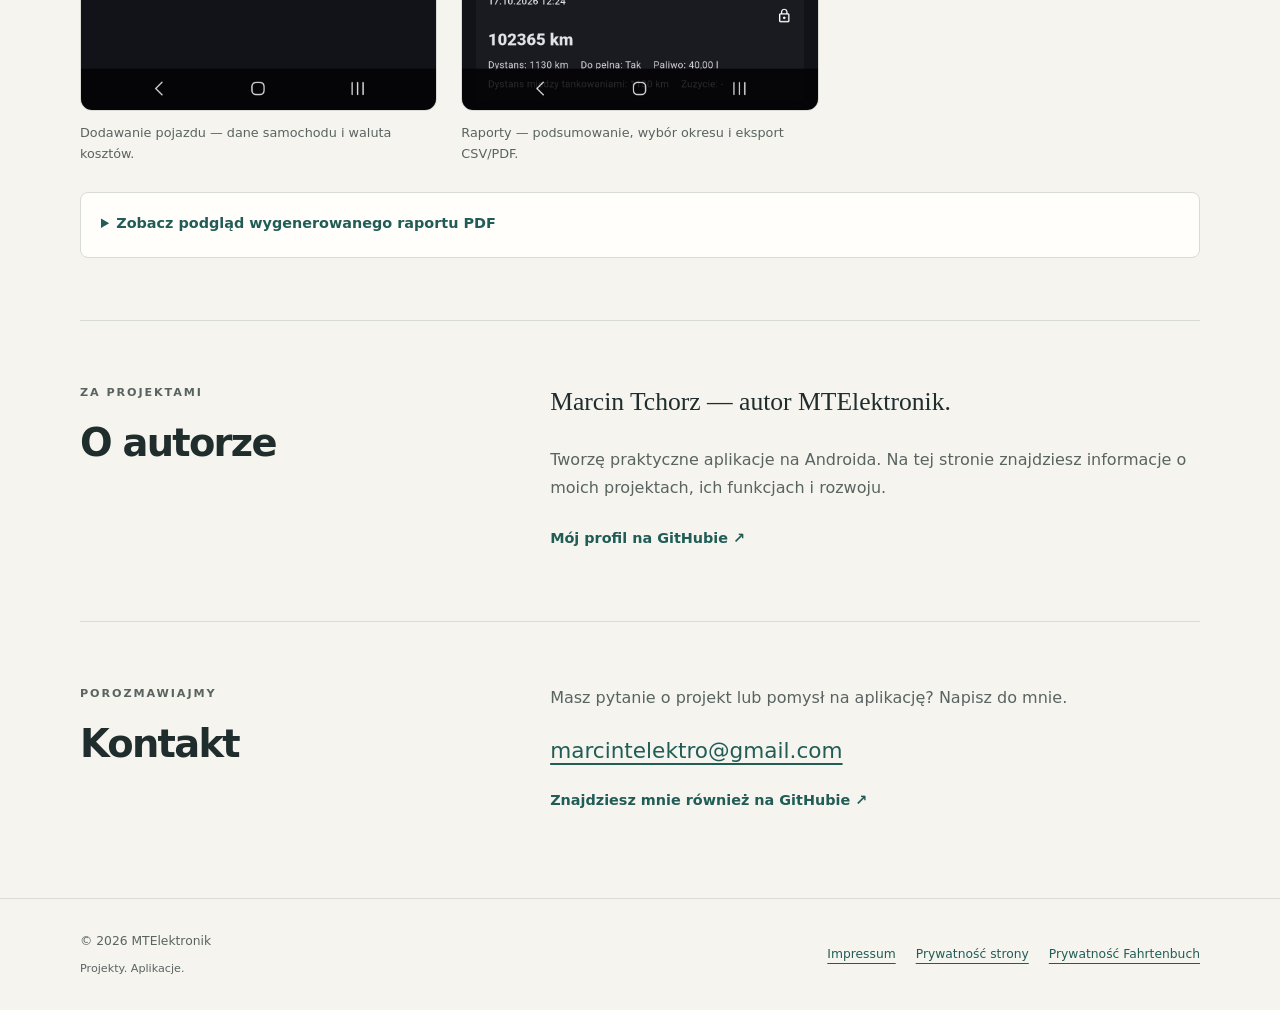
==== commit fef5f493: "Update Fahrtenbuch guides for version 1.9.0 build 11" ====
--- a/index.html
+++ b/index.html
@@ -21,7 +21,7 @@
 <div class="hero-copy"><p class="eyebrow" data-i18n="homeEyebrow">MARCIN TCHORZ / MTELEKTRONIK</p><h1 data-i18n="homeTitle">Pomysły, które stają się aplikacjami.</h1><p class="lead" data-i18n="homeDescription">Mam na imię Marcin. Tu rozwijam MTElektronik — pokazuję swoje projekty i tworzę praktyczne aplikacje na Androida.</p><div class="hero-actions"><a class="text-link" href="#projects" data-i18n="seeProjects">Poznaj projekty →</a></div></div>
 <aside class="hero-note" aria-label="Na warsztacie" data-i18n-aria="workbench"><div class="note-top"><span class="eyebrow" data-i18n="workbench">NA WARSZTACIE</span><span class="note-number" aria-hidden="true">01 /</span></div><div class="note-symbol" aria-hidden="true"><svg viewBox="0 0 240 145" fill="none"><rect x="61" y="7" width="118" height="131" rx="13" stroke="currentColor" stroke-width="2"/><path d="M88 7v131M105 35h49M105 49h35M105 80h49M105 94h35M105 108h43" stroke="currentColor" stroke-width="2"/><circle cx="39" cy="39" r="4" fill="currentColor"/><path d="M22 112h23m-12-12v23M199 37h21m-10-10v21M203 103l12 12m0-12-12 12" stroke="currentColor" stroke-width="2"/></svg></div><p class="note-kicker" data-i18n="androidProject">APLIKACJA NA ANDROIDA</p><h2>Fahrtenbuch</h2><p data-i18n="noteDescription">Dziennik przebiegu, tankowań i kosztów pojazdów.</p><a class="text-link" href="#projects" data-i18n="projectDetails">O projekcie →</a></aside>
 </section>
-<section class="section wrap" id="projects" aria-labelledby="projects-title"><div class="sectionhead"><div><p class="eyebrow" data-i18n="projectsEyebrow">OD POMYSŁU DO APLIKACJI</p><h2 id="projects-title" data-i18n="projectsTitle">Moje projekty</h2></div><span class="section-index" aria-hidden="true">/ 01</span></div><article class="appcard"><div class="project-label"><div class="appicon" aria-hidden="true"><svg viewBox="0 0 64 64" fill="none"><path d="M13 37l6-15h26l6 15M13 37h38v13H13V37Z" stroke="currentColor" stroke-width="3" stroke-linejoin="round"/><path d="M20 50v5m24-5v5M18 38h7m14 0h7" stroke="currentColor" stroke-width="3" stroke-linecap="round"/></svg></div><span class="project-platform">ANDROID</span></div><div><span class="pill" data-i18n="closedTesting">Trwają testy zamknięte</span><h3 data-i18n="fahrtenbuchHeading">Fahrtenbuch — dziennik przebiegu, tankowań i ładowań</h3><p data-i18n="appDesc">Zapisuj stany licznika, tankowania i ładowania pojazdów. Przeglądaj historię, obliczaj spalanie i sprawdzaj koszty w raportach PDF oraz CSV. Aplikacja działa offline, bez konta, reklam i GPS.</p><ul class="features"><li data-i18n="feature1">Historia przejazdów i tankowań</li><li data-i18n="feature2">Raporty i eksport CSV/PDF</li><li data-i18n="feature3">Działa offline</li><li data-i18n="feature4">Polski, Deutsch, English</li></ul><div class="release-note"><strong data-i18n="testingTitle">Rozpoczęły się zamknięte testy aplikacji Fahrtenbuch!</strong><p><span data-i18n="testingInvitation">Chcesz wypróbować aplikację przed jej premierą i pomóc w jej rozwoju? Zgłoś chęć udziału w testach zamkniętych, pisząc na adres</span> <a href="mailto:marcintelektro@gmail.com">marcintelektro@gmail.com</a>. <span data-i18n="testingFeedback">Twoje uwagi i sugestie pomogą nam dopracować aplikację przed publikacją w Google Play.</span></p></div><a class="text-link" href="fahrtenbuch-privacy.html" data-i18n="appPrivacy">Polityka prywatności Fahrtenbuch →</a></div></article><aside class="manual-callout" aria-labelledby="manual-callout-title"><div><p class="eyebrow" data-i18n="manualEyebrow">PIERWSZE KROKI Z APLIKACJĄ</p><h3 id="manual-callout-title" data-i18n="manualTitle">Instrukcja obsługi Fahrtenbuch</h3><p data-i18n="manualDescription">Dodawanie pojazdów, tankowania i ładowania, odczytywanie wyników, raporty oraz kopie zapasowe — w jednym przewodniku. Dla wersji 1.8.0.</p></div><div class="manual-actions"><a class="button" href="fahrtenbuch-instrukcja.html" data-i18n="manualRead">Czytaj instrukcję →</a><a class="text-link" href="docs/fahrtenbuch-instrukcja-prototyp-1.8.0.md" download data-i18n="manualDownload">Pobierz instrukcję</a></div></aside><div class="project-gallery" aria-labelledby="gallery-title">
+<section class="section wrap" id="projects" aria-labelledby="projects-title"><div class="sectionhead"><div><p class="eyebrow" data-i18n="projectsEyebrow">OD POMYSŁU DO APLIKACJI</p><h2 id="projects-title" data-i18n="projectsTitle">Moje projekty</h2></div><span class="section-index" aria-hidden="true">/ 01</span></div><article class="appcard"><div class="project-label"><div class="appicon" aria-hidden="true"><svg viewBox="0 0 64 64" fill="none"><path d="M13 37l6-15h26l6 15M13 37h38v13H13V37Z" stroke="currentColor" stroke-width="3" stroke-linejoin="round"/><path d="M20 50v5m24-5v5M18 38h7m14 0h7" stroke="currentColor" stroke-width="3" stroke-linecap="round"/></svg></div><span class="project-platform">ANDROID</span></div><div><span class="pill" data-i18n="closedTesting">Trwają testy zamknięte</span><h3 data-i18n="fahrtenbuchHeading">Fahrtenbuch — dziennik przebiegu, tankowań i ładowań</h3><p data-i18n="appDesc">Zapisuj stany licznika, tankowania i ładowania pojazdów. Przeglądaj historię, obliczaj spalanie i sprawdzaj koszty w raportach PDF oraz CSV. Aplikacja działa offline, bez konta, reklam i GPS.</p><ul class="features"><li data-i18n="feature1">Historia przejazdów i tankowań</li><li data-i18n="feature2">Raporty i eksport CSV/PDF</li><li data-i18n="feature3">Działa offline</li><li data-i18n="feature4">Polski, Deutsch, English</li></ul><div class="release-note"><strong data-i18n="testingTitle">Rozpoczęły się zamknięte testy aplikacji Fahrtenbuch!</strong><p><span data-i18n="testingInvitation">Chcesz wypróbować aplikację przed jej premierą i pomóc w jej rozwoju? Zgłoś chęć udziału w testach zamkniętych, pisząc na adres</span> <a href="mailto:marcintelektro@gmail.com">marcintelektro@gmail.com</a>. <span data-i18n="testingFeedback">Twoje uwagi i sugestie pomogą nam dopracować aplikację przed publikacją w Google Play.</span></p></div><a class="text-link" href="fahrtenbuch-privacy.html" data-i18n="appPrivacy">Polityka prywatności Fahrtenbuch →</a></div></article><aside class="manual-callout" aria-labelledby="manual-callout-title"><div><p class="eyebrow" data-i18n="manualEyebrow">PIERWSZE KROKI Z APLIKACJĄ</p><h3 id="manual-callout-title" data-i18n="manualTitle">Instrukcja obsługi Fahrtenbuch</h3><p data-i18n="manualDescription">Dodawanie pojazdów, tankowania i ładowania, odczytywanie wyników, raporty oraz kopie zapasowe — w jednym przewodniku. Dla wersji 1.9.0.</p></div><div class="manual-actions"><a class="button" href="fahrtenbuch-instrukcja.html" data-i18n="manualRead">Czytaj instrukcję →</a><a class="text-link" href="docs/fahrtenbuch-instrukcja-1.9.0-pl.md" download data-i18n="manualDownload">Pobierz instrukcję</a></div></aside><div class="project-gallery" aria-labelledby="gallery-title">
 <div class="gallery-heading"><h3 id="gallery-title" data-i18n="galleryTitle">Fahrtenbuch w praktyce</h3><p class="subtle" data-i18n="galleryIntro">Rzeczywiste ekrany aplikacji w polskiej wersji językowej. Kliknij obraz, aby otworzyć go w pełnym rozmiarze.</p></div>
 <div class="screenshots">
 <figure><a href="assets/fahrtenbuch/wpis-jasny-demo.jpg" aria-labelledby="shot-light"><img src="assets/fahrtenbuch/wpis-jasny-demo.jpg" width="1080" height="2340" loading="lazy" decoding="async" alt="Fahrtenbuch: dodawanie wpisu w jasnym motywie, z przykładowym numerem rejestracyjnym ABC AA123." lang="pl"></a><figcaption id="shot-light" data-i18n="shotLight">Dodawanie wpisu — motyw jasny.</figcaption></figure>
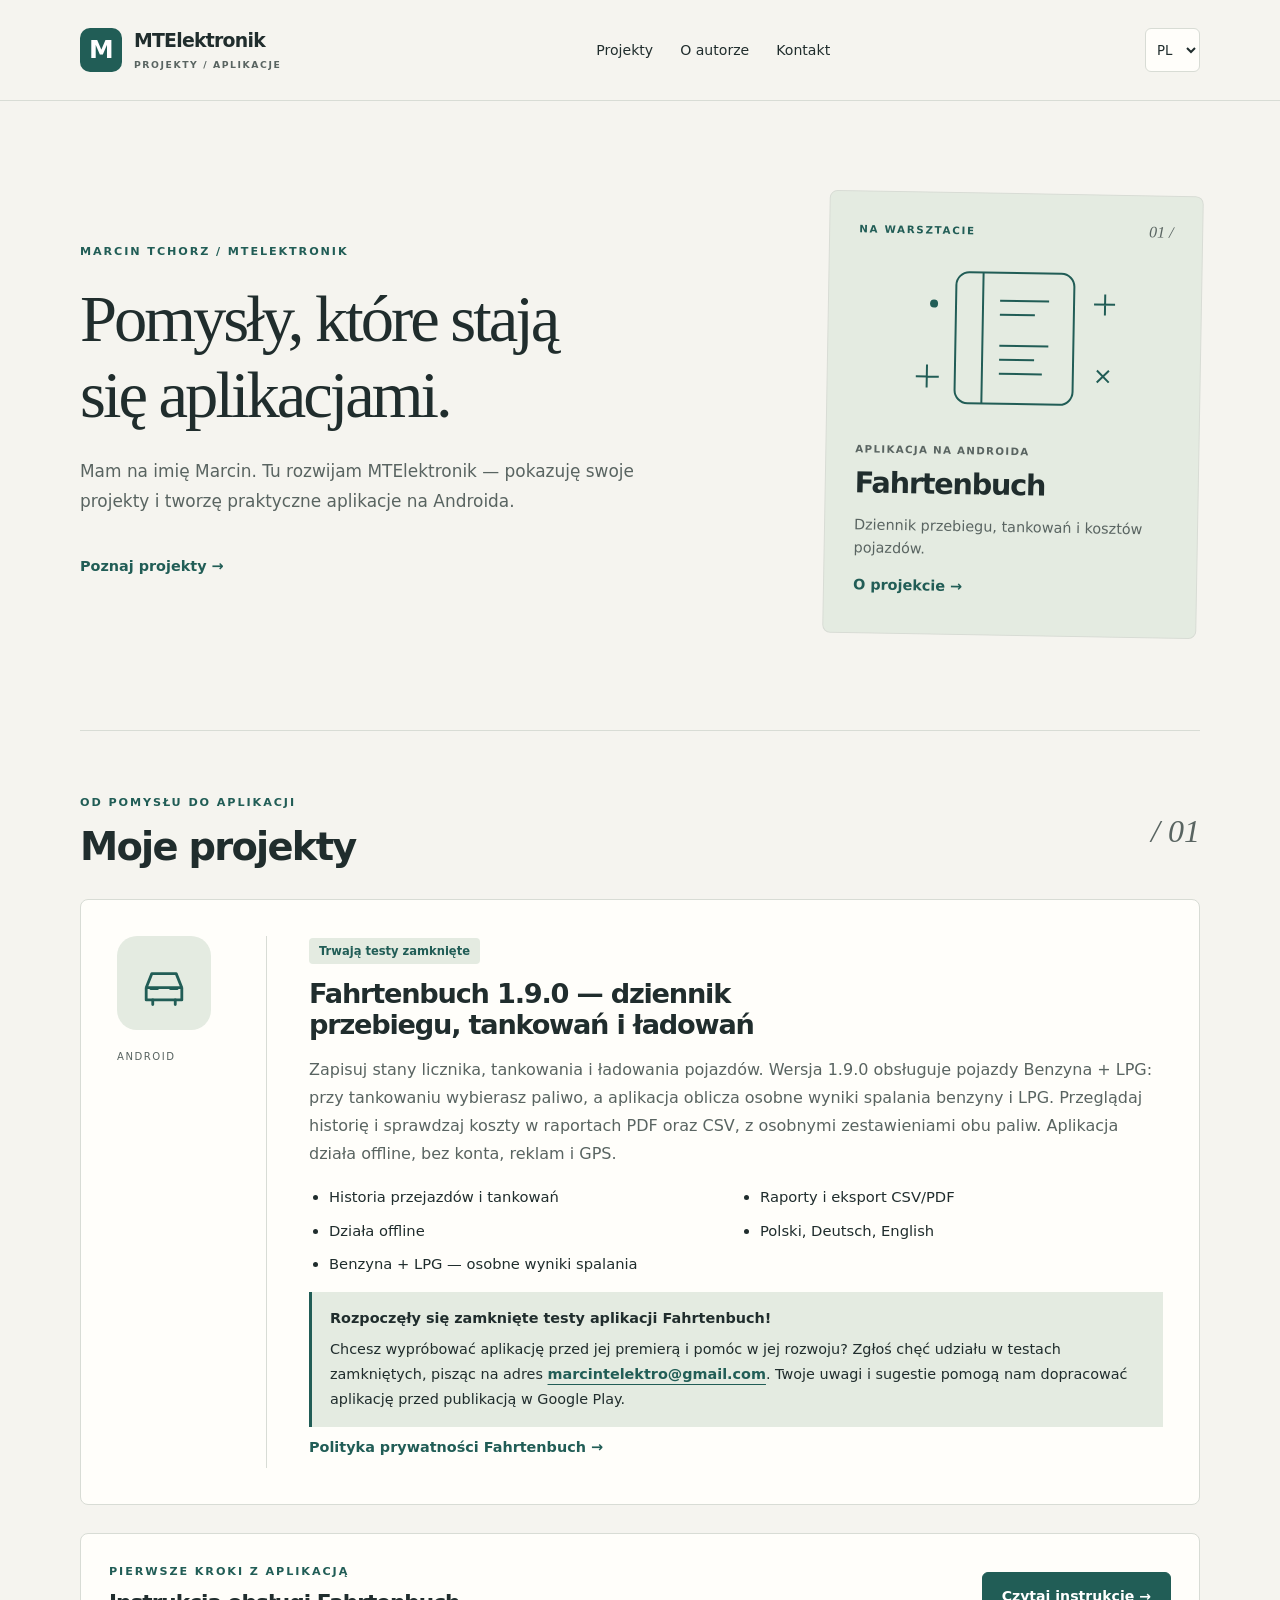
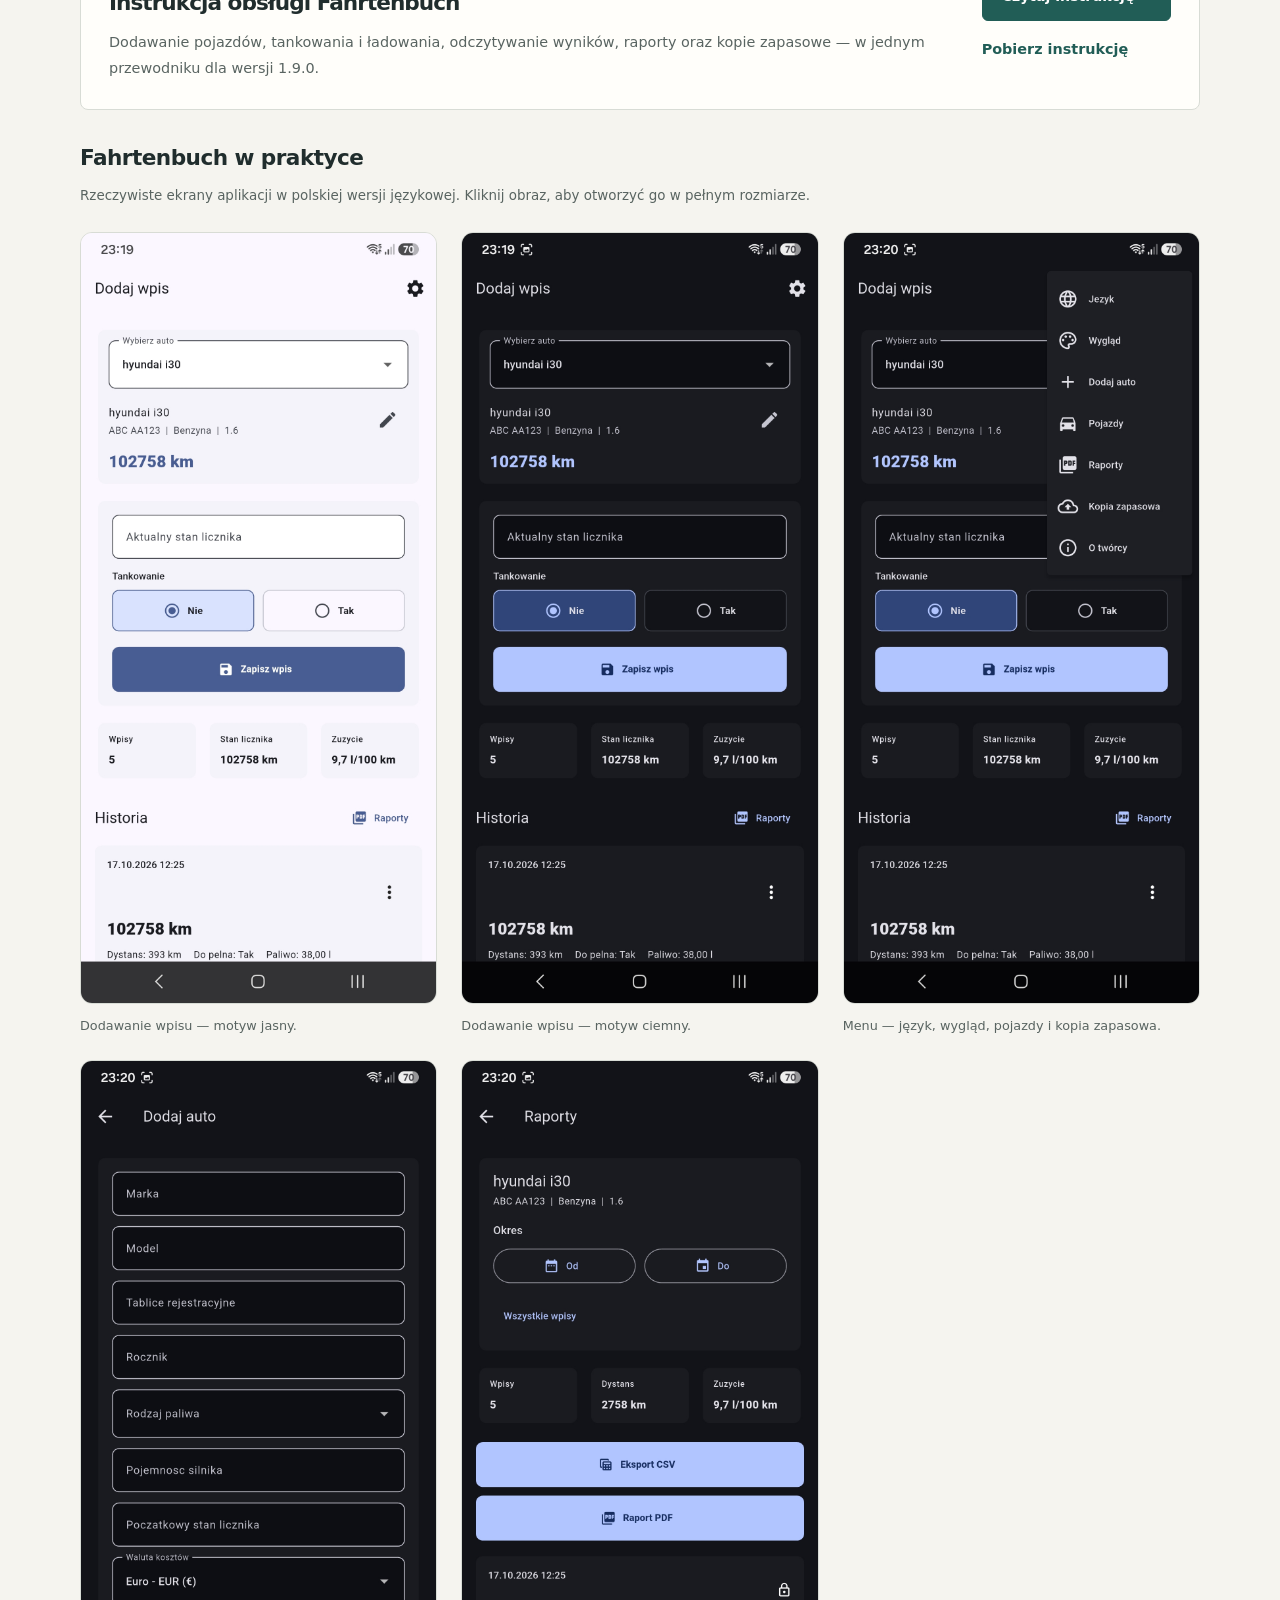
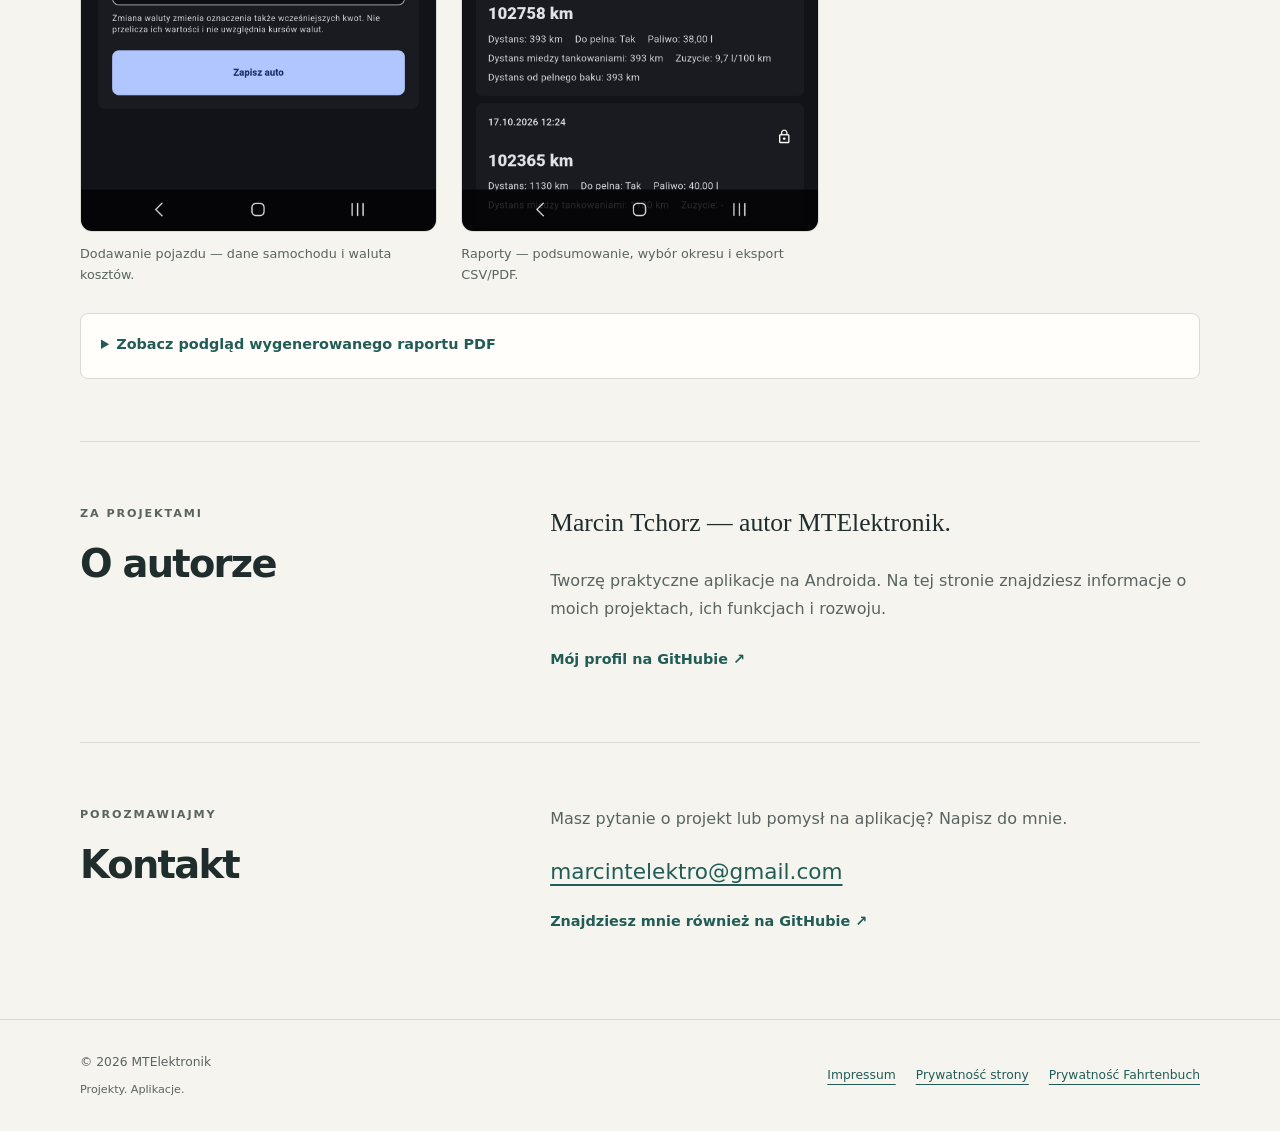
==== commit b24161cb: "Describe Fahrtenbuch 1.9.0 dual-fuel support on all homepages" ====
--- a/index.html
+++ b/index.html
@@ -21,7 +21,7 @@
 <div class="hero-copy"><p class="eyebrow" data-i18n="homeEyebrow">MARCIN TCHORZ / MTELEKTRONIK</p><h1 data-i18n="homeTitle">Pomysły, które stają się aplikacjami.</h1><p class="lead" data-i18n="homeDescription">Mam na imię Marcin. Tu rozwijam MTElektronik — pokazuję swoje projekty i tworzę praktyczne aplikacje na Androida.</p><div class="hero-actions"><a class="text-link" href="#projects" data-i18n="seeProjects">Poznaj projekty →</a></div></div>
 <aside class="hero-note" aria-label="Na warsztacie" data-i18n-aria="workbench"><div class="note-top"><span class="eyebrow" data-i18n="workbench">NA WARSZTACIE</span><span class="note-number" aria-hidden="true">01 /</span></div><div class="note-symbol" aria-hidden="true"><svg viewBox="0 0 240 145" fill="none"><rect x="61" y="7" width="118" height="131" rx="13" stroke="currentColor" stroke-width="2"/><path d="M88 7v131M105 35h49M105 49h35M105 80h49M105 94h35M105 108h43" stroke="currentColor" stroke-width="2"/><circle cx="39" cy="39" r="4" fill="currentColor"/><path d="M22 112h23m-12-12v23M199 37h21m-10-10v21M203 103l12 12m0-12-12 12" stroke="currentColor" stroke-width="2"/></svg></div><p class="note-kicker" data-i18n="androidProject">APLIKACJA NA ANDROIDA</p><h2>Fahrtenbuch</h2><p data-i18n="noteDescription">Dziennik przebiegu, tankowań i kosztów pojazdów.</p><a class="text-link" href="#projects" data-i18n="projectDetails">O projekcie →</a></aside>
 </section>
-<section class="section wrap" id="projects" aria-labelledby="projects-title"><div class="sectionhead"><div><p class="eyebrow" data-i18n="projectsEyebrow">OD POMYSŁU DO APLIKACJI</p><h2 id="projects-title" data-i18n="projectsTitle">Moje projekty</h2></div><span class="section-index" aria-hidden="true">/ 01</span></div><article class="appcard"><div class="project-label"><div class="appicon" aria-hidden="true"><svg viewBox="0 0 64 64" fill="none"><path d="M13 37l6-15h26l6 15M13 37h38v13H13V37Z" stroke="currentColor" stroke-width="3" stroke-linejoin="round"/><path d="M20 50v5m24-5v5M18 38h7m14 0h7" stroke="currentColor" stroke-width="3" stroke-linecap="round"/></svg></div><span class="project-platform">ANDROID</span></div><div><span class="pill" data-i18n="closedTesting">Trwają testy zamknięte</span><h3 data-i18n="fahrtenbuchHeading">Fahrtenbuch — dziennik przebiegu, tankowań i ładowań</h3><p data-i18n="appDesc">Zapisuj stany licznika, tankowania i ładowania pojazdów. Przeglądaj historię, obliczaj spalanie i sprawdzaj koszty w raportach PDF oraz CSV. Aplikacja działa offline, bez konta, reklam i GPS.</p><ul class="features"><li data-i18n="feature1">Historia przejazdów i tankowań</li><li data-i18n="feature2">Raporty i eksport CSV/PDF</li><li data-i18n="feature3">Działa offline</li><li data-i18n="feature4">Polski, Deutsch, English</li></ul><div class="release-note"><strong data-i18n="testingTitle">Rozpoczęły się zamknięte testy aplikacji Fahrtenbuch!</strong><p><span data-i18n="testingInvitation">Chcesz wypróbować aplikację przed jej premierą i pomóc w jej rozwoju? Zgłoś chęć udziału w testach zamkniętych, pisząc na adres</span> <a href="mailto:marcintelektro@gmail.com">marcintelektro@gmail.com</a>. <span data-i18n="testingFeedback">Twoje uwagi i sugestie pomogą nam dopracować aplikację przed publikacją w Google Play.</span></p></div><a class="text-link" href="fahrtenbuch-privacy.html" data-i18n="appPrivacy">Polityka prywatności Fahrtenbuch →</a></div></article><aside class="manual-callout" aria-labelledby="manual-callout-title"><div><p class="eyebrow" data-i18n="manualEyebrow">PIERWSZE KROKI Z APLIKACJĄ</p><h3 id="manual-callout-title" data-i18n="manualTitle">Instrukcja obsługi Fahrtenbuch</h3><p data-i18n="manualDescription">Dodawanie pojazdów, tankowania i ładowania, odczytywanie wyników, raporty oraz kopie zapasowe — w jednym przewodniku. Dla wersji 1.9.0.</p></div><div class="manual-actions"><a class="button" href="fahrtenbuch-instrukcja.html" data-i18n="manualRead">Czytaj instrukcję →</a><a class="text-link" href="docs/fahrtenbuch-instrukcja-1.9.0-pl.md" download data-i18n="manualDownload">Pobierz instrukcję</a></div></aside><div class="project-gallery" aria-labelledby="gallery-title">
+<section class="section wrap" id="projects" aria-labelledby="projects-title"><div class="sectionhead"><div><p class="eyebrow" data-i18n="projectsEyebrow">OD POMYSŁU DO APLIKACJI</p><h2 id="projects-title" data-i18n="projectsTitle">Moje projekty</h2></div><span class="section-index" aria-hidden="true">/ 01</span></div><article class="appcard"><div class="project-label"><div class="appicon" aria-hidden="true"><svg viewBox="0 0 64 64" fill="none"><path d="M13 37l6-15h26l6 15M13 37h38v13H13V37Z" stroke="currentColor" stroke-width="3" stroke-linejoin="round"/><path d="M20 50v5m24-5v5M18 38h7m14 0h7" stroke="currentColor" stroke-width="3" stroke-linecap="round"/></svg></div><span class="project-platform">ANDROID</span></div><div><span class="pill" data-i18n="closedTesting">Trwają testy zamknięte</span><h3 data-i18n="fahrtenbuchHeading">Fahrtenbuch 1.9.0 — dziennik przebiegu, tankowań i ładowań</h3><p data-i18n="appDesc">Zapisuj stany licznika, tankowania i ładowania pojazdów. Wersja 1.9.0 obsługuje pojazdy Benzyna + LPG: przy tankowaniu wybierasz paliwo, a aplikacja oblicza osobne wyniki spalania benzyny i LPG. Przeglądaj historię i sprawdzaj koszty w raportach PDF oraz CSV, z osobnymi zestawieniami obu paliw. Aplikacja działa offline, bez konta, reklam i GPS.</p><ul class="features"><li data-i18n="feature1">Historia przejazdów i tankowań</li><li data-i18n="feature2">Raporty i eksport CSV/PDF</li><li data-i18n="feature3">Działa offline</li><li data-i18n="feature4">Polski, Deutsch, English</li><li data-i18n="featureDualFuel">Benzyna + LPG — osobne wyniki spalania</li></ul><div class="release-note"><strong data-i18n="testingTitle">Rozpoczęły się zamknięte testy aplikacji Fahrtenbuch!</strong><p><span data-i18n="testingInvitation">Chcesz wypróbować aplikację przed jej premierą i pomóc w jej rozwoju? Zgłoś chęć udziału w testach zamkniętych, pisząc na adres</span> <a href="mailto:marcintelektro@gmail.com">marcintelektro@gmail.com</a>. <span data-i18n="testingFeedback">Twoje uwagi i sugestie pomogą nam dopracować aplikację przed publikacją w Google Play.</span></p></div><a class="text-link" href="fahrtenbuch-privacy.html" data-i18n="appPrivacy">Polityka prywatności Fahrtenbuch →</a></div></article><aside class="manual-callout" aria-labelledby="manual-callout-title"><div><p class="eyebrow" data-i18n="manualEyebrow">PIERWSZE KROKI Z APLIKACJĄ</p><h3 id="manual-callout-title" data-i18n="manualTitle">Instrukcja obsługi Fahrtenbuch</h3><p data-i18n="manualDescription">Dodawanie pojazdów, tankowania i ładowania, odczytywanie wyników, raporty oraz kopie zapasowe — w jednym przewodniku. Dla wersji 1.9.0.</p></div><div class="manual-actions"><a class="button" href="fahrtenbuch-instrukcja.html" data-i18n="manualRead">Czytaj instrukcję →</a><a class="text-link" href="docs/fahrtenbuch-instrukcja-1.9.0-pl.md" download data-i18n="manualDownload">Pobierz instrukcję</a></div></aside><div class="project-gallery" aria-labelledby="gallery-title">
 <div class="gallery-heading"><h3 id="gallery-title" data-i18n="galleryTitle">Fahrtenbuch w praktyce</h3><p class="subtle" data-i18n="galleryIntro">Rzeczywiste ekrany aplikacji w polskiej wersji językowej. Kliknij obraz, aby otworzyć go w pełnym rozmiarze.</p></div>
 <div class="screenshots">
 <figure><a href="assets/fahrtenbuch/wpis-jasny-demo.jpg" aria-labelledby="shot-light"><img src="assets/fahrtenbuch/wpis-jasny-demo.jpg" width="1080" height="2340" loading="lazy" decoding="async" alt="Fahrtenbuch: dodawanie wpisu w jasnym motywie, z przykładowym numerem rejestracyjnym ABC AA123." lang="pl"></a><figcaption id="shot-light" data-i18n="shotLight">Dodawanie wpisu — motyw jasny.</figcaption></figure>
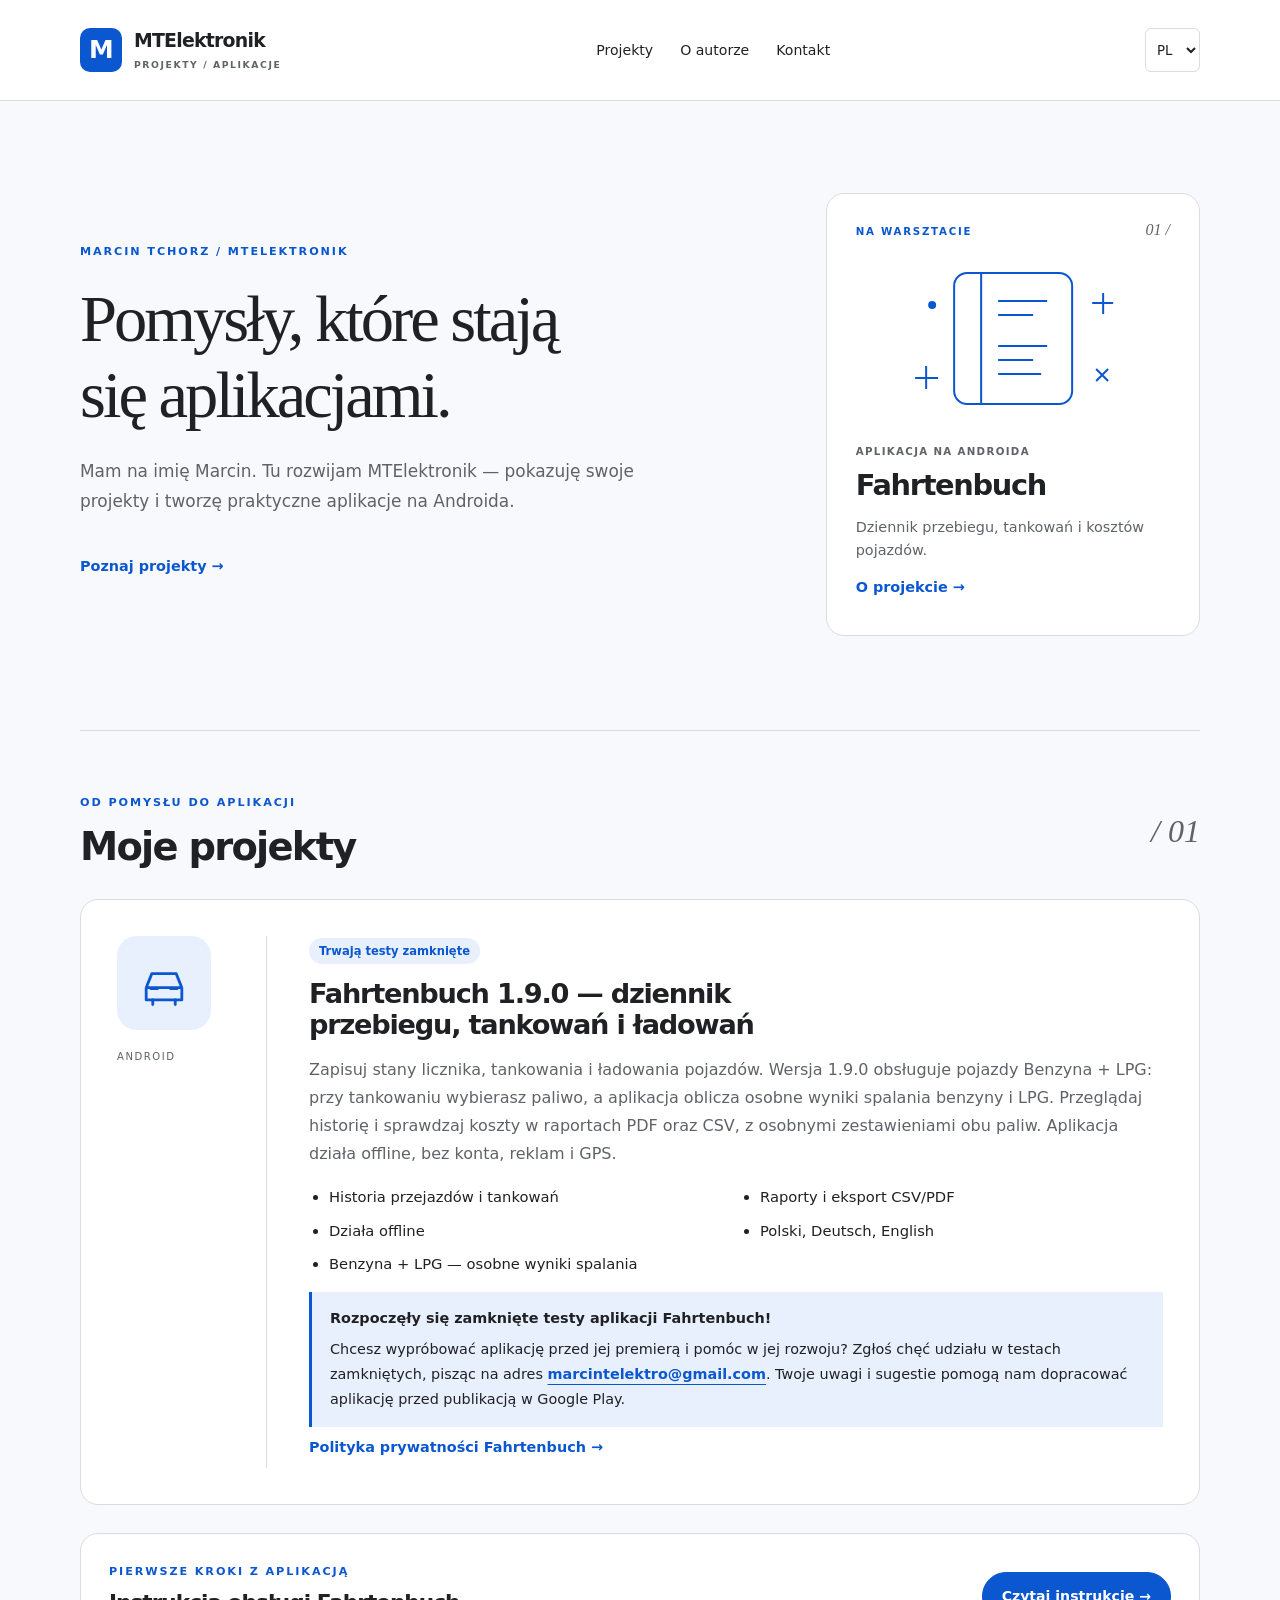
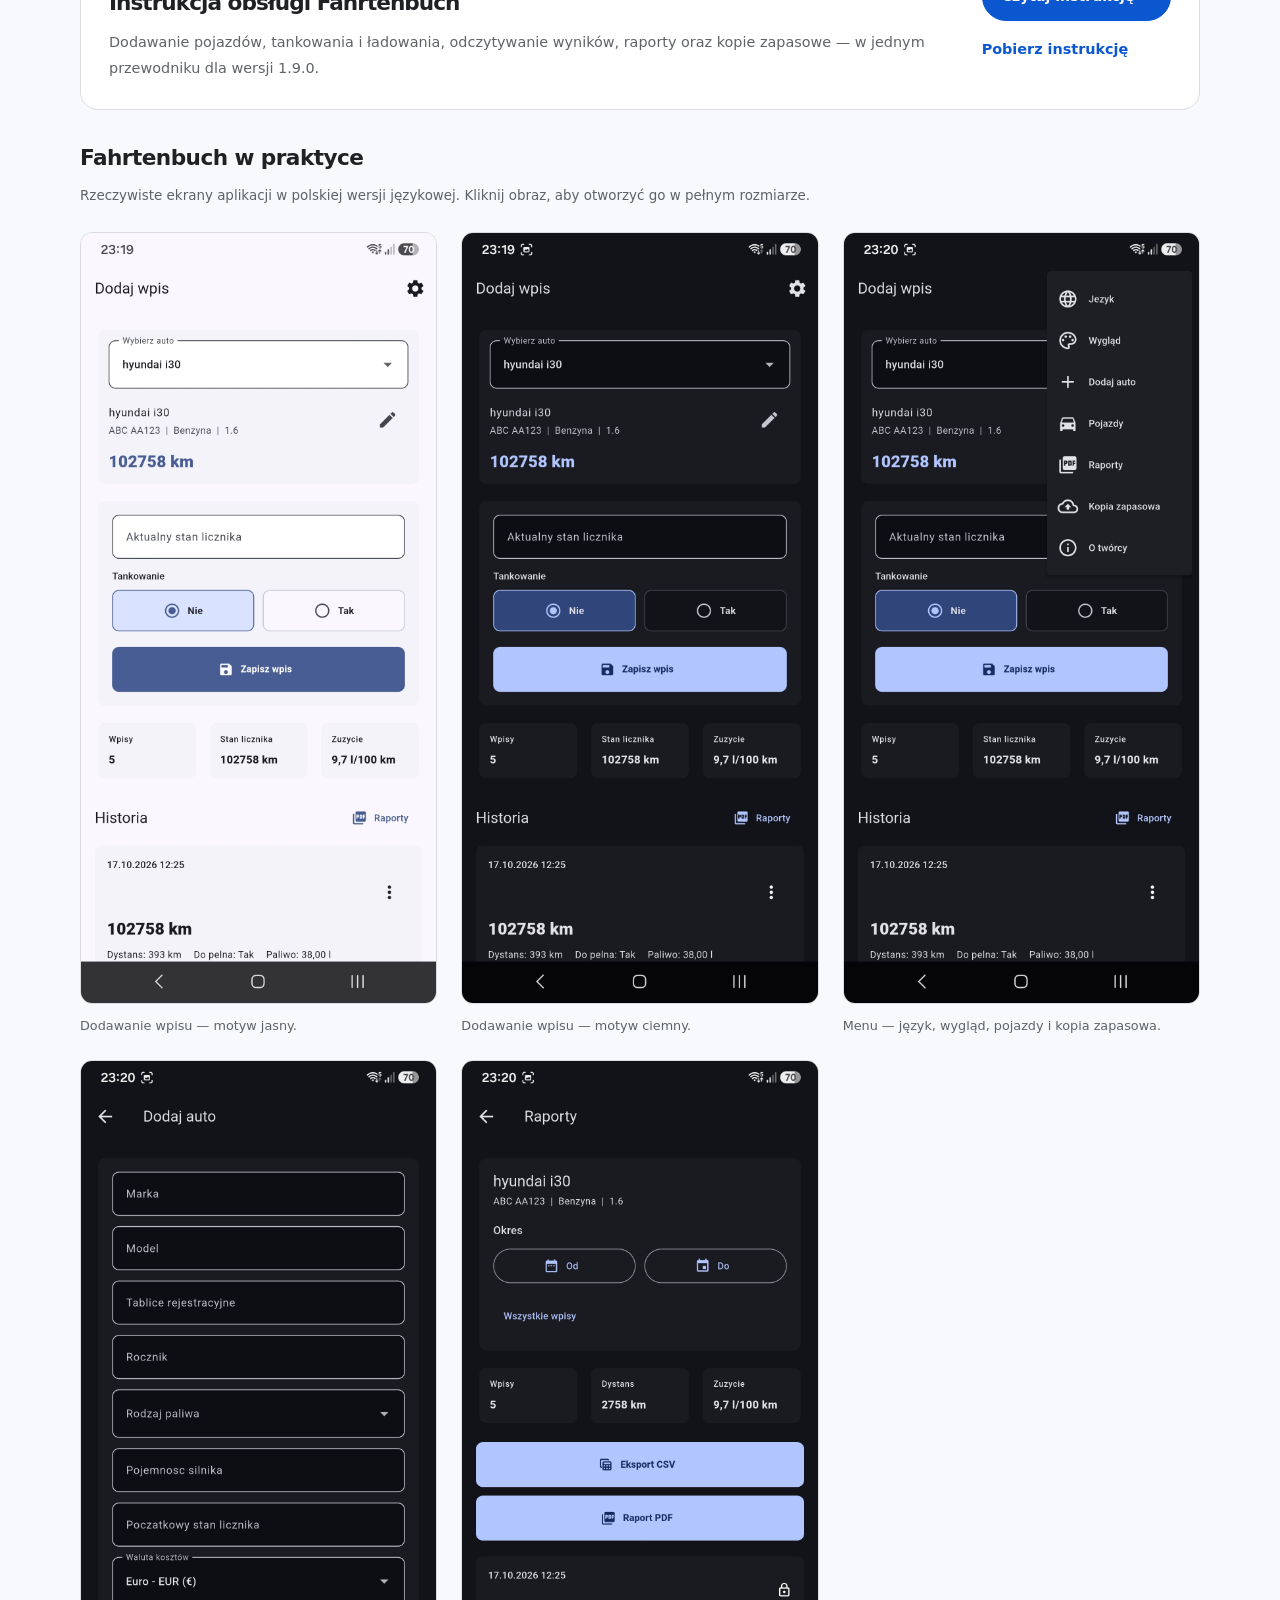
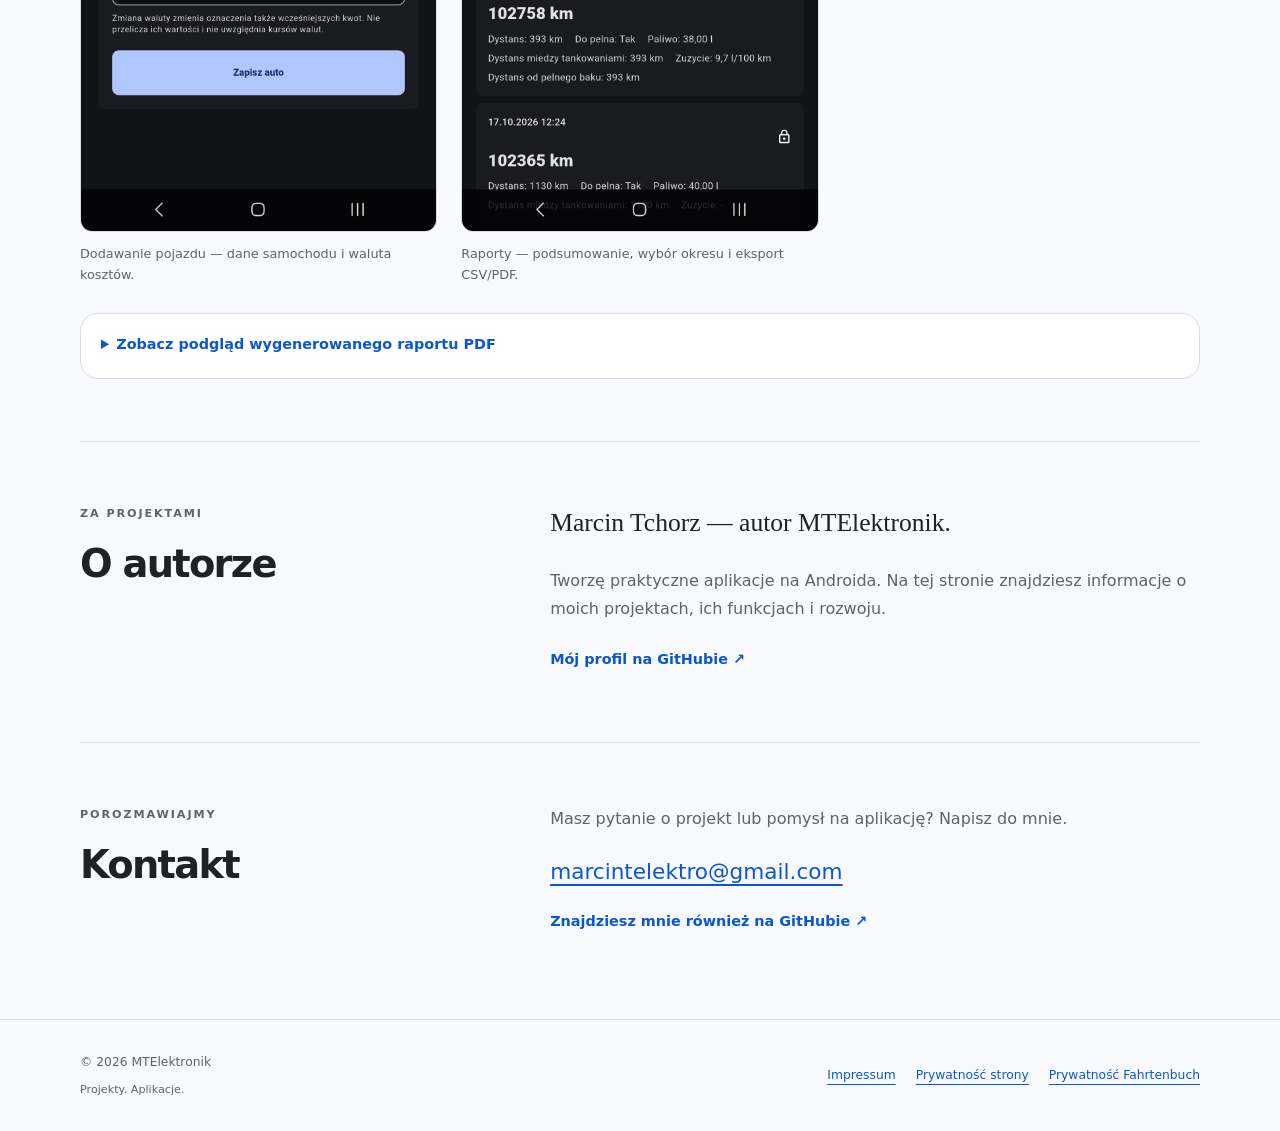
==== commit 04d326de: "Use cool blue palette and preserve visitor count with privacy blocking" ====
--- a/index.html
+++ b/index.html
@@ -3,7 +3,7 @@
 <head>
 <meta charset="utf-8"><meta name="viewport" content="width=device-width,initial-scale=1">
 <meta name="description" content="Marcin Tchorz / MTElektronik. Osobista strona, projekty i praktyczne aplikacje na Androida.">
-<meta name="theme-color" content="#f5f4ef">
+<meta name="theme-color" content="#f7f9fc">
 <meta property="og:type" content="website"><meta property="og:title" content="MTElektronik — Marcin Tchorz | projekty i aplikacje"><meta property="og:description" content="Marcin Tchorz / MTElektronik. Osobista strona, projekty i praktyczne aplikacje na Androida."><meta property="og:url" content="https://mtelektronik.github.io/"><meta property="og:image" content="https://mtelektronik.github.io/assets/social-card.png"><meta name="twitter:card" content="summary_large_image">
 <link rel="canonical" href="https://mtelektronik.github.io/"><link rel="icon" href="assets/favicon.svg" type="image/svg+xml"><link rel="stylesheet" href="assets/style.css">
 <script defer src="assets/site-text.js"></script><script defer src="assets/app.js"></script>
--- a/assets/style.css
+++ b/assets/style.css
@@ -1,6 +1,6 @@
-:root{color-scheme:light dark;--bg:#f5f4ef;--panel:#fffefa;--text:#202d2d;--muted:#596461;--line:#d8dcd5;--accent:#215d56;--soft:#e4ebe1;--warn:#fff3d9;--warnline:#a6772c}
+:root{color-scheme:light dark;--bg:#f7f9fc;--panel:#ffffff;--text:#202124;--muted:#5f6368;--line:#dadce0;--accent:#0b57d0;--soft:#e8f0fe;--warn:#fef7e0;--warnline:#b88713}
 *{box-sizing:border-box}html{scroll-behavior:smooth;scroll-padding-top:24px}body{margin:0;background:var(--bg);color:var(--text);font:16px/1.75 system-ui,-apple-system,"Segoe UI",sans-serif}a{color:var(--accent);text-underline-offset:5px}a:hover{text-decoration-thickness:2px}a:focus-visible,select:focus-visible{outline:3px solid var(--accent);outline-offset:5px}svg{display:block}.wrap{width:min(1120px,calc(100% - 64px));margin-inline:auto}.header{border-bottom:1px solid var(--line)}.nav{min-height:100px;display:flex;align-items:center;gap:28px;justify-content:space-between}.brand{display:flex;align-items:center;gap:12px;color:var(--text);font-size:1.18rem;font-weight:800;letter-spacing:-.04em;text-decoration:none;white-space:nowrap;line-height:1.25}.mark{display:grid;place-items:center;background:var(--accent);color:#fff;border-radius:10px;width:42px;height:44px;font-size:1.55rem}.brand-caption{display:block;margin-top:6px;font-size:.58rem;font-weight:650;letter-spacing:.17em;color:var(--muted)}.nav nav{display:flex;gap:27px}.nav nav a{display:flex;align-items:center;min-height:44px;color:var(--text);text-decoration:none;font-size:.88rem}.nav nav a:hover{color:var(--accent);text-decoration:underline}.language select{background:var(--panel);color:var(--text);border:1px solid var(--line);border-radius:6px;min-height:44px;padding:7px;font:inherit;font-size:.83rem}.hero{padding-block:92px 94px;display:grid;grid-template-columns:minmax(0,1.8fr) minmax(260px,1fr);gap:72px;align-items:center}.eyebrow{font-size:.7rem;letter-spacing:.17em;font-weight:750;color:var(--accent);margin:0 0 18px}h1,h2,h3{line-height:1.14;letter-spacing:-.045em;text-wrap:balance}h1{font-family:Georgia,"Times New Roman",serif;font-weight:500;font-size:clamp(2.65rem,5.2vw,4.6rem);margin:20px 0 24px}h2{font-size:clamp(1.8rem,3vw,2.45rem);font-weight:650;margin:0}h3{font-size:1.7rem;font-weight:650;margin:14px 0}.lead{font-size:1.06rem;color:var(--muted);max-width:590px}.hero-actions{display:flex;align-items:center;flex-wrap:wrap;gap:22px;margin-top:30px}.button{display:inline-flex;align-items:center;justify-content:center;min-height:48px;background:var(--accent);color:#fff;border:1px solid var(--accent);border-radius:6px;padding:11px 19px;text-decoration:none;font-size:.88rem;font-weight:650}.button:hover{filter:brightness(1.12)}.text-link{font-weight:650;font-size:.9rem;text-decoration:none;display:inline-block;padding-block:8px}.text-link:hover{text-decoration:underline}.hero-note{background:var(--soft);padding:27px 29px;border:1px solid var(--line);border-radius:8px;transform:rotate(1deg)}.note-top{display:flex;justify-content:space-between;align-items:baseline;gap:10px}.note-top .eyebrow{font-size:.64rem}.note-number{color:var(--muted);font:italic 1rem Georgia,serif}.note-symbol{color:var(--accent);padding:7px 16px 24px}.note-symbol svg{width:100%;height:145px}.note-kicker{font-size:.64rem;letter-spacing:.13em;font-weight:700;color:var(--muted);margin:8px 0}.hero-note h2{font-size:1.8rem}.hero-note>p:not(.note-kicker){font-size:.9rem;line-height:1.6;color:var(--muted);margin-bottom:5px}.section{padding-block:62px;border-top:1px solid var(--line)}.sectionhead{display:flex;align-items:center;justify-content:space-between;gap:24px}.sectionhead .eyebrow{margin-bottom:12px}.section-intro{color:var(--muted);max-width:690px;margin:22px 0 34px}.rss-link{font-size:.83rem}.post-list{border-top:1px solid var(--line)}.post-card{padding:28px 0 14px;max-width:820px}.post-card+.post-card{margin-top:16px;border-top:1px solid var(--line)}.post-meta{display:flex;gap:20px;flex-wrap:wrap;font-size:.74rem;color:var(--muted)}.post-meta>span{color:var(--accent);font-weight:650}.post-card h3{font-family:Georgia,"Times New Roman",serif;font-weight:500;font-size:1.9rem}.post-card h3 a{color:var(--text);text-decoration:none}.post-card h3 a:hover{text-decoration:underline}.post-card p{color:var(--muted);margin-bottom:3px}.section-index{font:italic 2rem Georgia,serif;color:var(--muted)}.appcard{display:grid;grid-template-columns:150px minmax(0,1fr);gap:42px;background:var(--panel);border:1px solid var(--line);border-radius:8px;padding:36px;margin-top:30px}.project-label{border-right:1px solid var(--line);padding-right:32px}.appicon{width:94px;height:94px;border-radius:20px;background:var(--soft);color:var(--accent);display:grid;place-items:center}.appicon svg{width:60px}.project-platform{display:block;font-size:.63rem;letter-spacing:.15em;color:var(--muted);margin-top:18px}.pill{display:inline-block;font-size:.72rem;color:var(--accent);background:var(--soft);padding:3px 10px;border-radius:4px;font-weight:650}.appcard p,.two p{color:var(--muted)}.features{display:grid;grid-template-columns:repeat(2,minmax(0,1fr));gap:8px 28px;padding-left:20px;font-size:.92rem}.subtle{font-size:.84rem;color:var(--muted)}.two{display:grid;grid-template-columns:1fr 1.6fr;gap:64px}.two p:first-child{margin-top:0}.two .about-lead{font-family:Georgia,"Times New Roman",serif;font-size:1.6rem;line-height:1.45;color:var(--text)}.secondary{background:transparent;color:var(--accent);margin-top:10px}.notice,.warning{padding:15px 18px;border-radius:6px;border:1px solid var(--warnline);background:var(--warn);color:#69440d}.footer{margin-top:15px;border-top:1px solid var(--line);padding:32px 0;color:var(--muted);font-size:.77rem}.foot{display:flex;justify-content:space-between;gap:24px;flex-wrap:wrap}.footer-caption{display:block;margin-top:6px;font-size:.7rem}.foot>div{display:flex;flex-wrap:wrap;align-items:center;gap:6px 20px}.foot a{padding-block:8px}.legal,.article{max-width:800px;min-height:65vh;padding-block:62px 80px}.legal h1,.article h1{font-size:clamp(2.1rem,4.4vw,3.6rem)}.legal h2,.article h2{font-size:1.5rem;margin-top:36px}.legal p,.article p{overflow-wrap:anywhere}.article-header{border-bottom:1px solid var(--line);padding-bottom:24px;margin-bottom:30px}.article-header .post-meta{margin-top:24px}.article-body{font-size:1.06rem}.article-footer{border-top:1px solid var(--line);margin-top:42px;padding-top:20px;display:flex;gap:24px;justify-content:space-between;flex-wrap:wrap}.skip{position:absolute;left:-9999px}.skip:focus{left:12px;top:12px;background:var(--panel);padding:10px;z-index:5}.sr-only{position:absolute;width:1px;height:1px;overflow:hidden;clip:rect(0,0,0,0)}
-@media(prefers-color-scheme:dark){:root{--bg:#182220;--panel:#1e2c28;--text:#edf0e9;--muted:#b8c4bb;--line:#3b4c44;--accent:#a4d5c0;--soft:#2a4035;--warn:#392e1c;--warnline:#a58650}.button,.mark{background:#a4d5c0;color:#142d24}.secondary{background:transparent;color:var(--accent)}.notice,.warning{color:#ffe0a6}}
+@media(prefers-color-scheme:dark){:root{--bg:#17191c;--panel:#202124;--text:#e8eaed;--muted:#bdc1c6;--line:#45484d;--accent:#a8c7fa;--soft:#24344d;--warn:#3c321b;--warnline:#b88713}.button,.mark{background:#a8c7fa;color:#062e6f}.secondary{background:transparent;color:var(--accent)}.notice,.warning{color:#ffe0a6}}
 @media(max-width:900px){.hero{gap:35px}.nav{gap:18px}.nav nav{gap:17px}.hero-note{padding:24px}.two{gap:36px}}
 @media(max-width:680px){.wrap{width:calc(100% - 36px)}.nav{flex-wrap:wrap;padding-block:18px;gap:16px;min-height:0}.nav nav{order:3;width:100%;justify-content:space-between;gap:8px}.nav nav a{font-size:.83rem}.hero{grid-template-columns:minmax(0,1fr);padding-block:48px;gap:32px}h1{font-size:clamp(2.5rem,10.5vw,3.8rem)}.hero-note{transform:none;padding:24px}.note-symbol{display:none}.note-top{margin-bottom:12px}.hero-note h2{font-size:1.55rem}.section{padding-block:42px}.sectionhead{flex-wrap:wrap;gap:16px}.appcard{grid-template-columns:minmax(0,1fr);padding:24px;gap:20px}.project-label{border-right:0;display:flex;align-items:center;gap:16px;padding:0}.project-platform{margin:0}.appicon{width:70px;height:70px;border-radius:14px}.appicon svg{width:48px}.features{grid-template-columns:1fr}.two{grid-template-columns:minmax(0,1fr);gap:24px}.footer{margin-top:0}.legal,.article{padding-block:36px 48px}.hero-actions{gap:10px 20px}.foot>div{gap:4px 16px}}
 @media(prefers-reduced-motion:reduce){html{scroll-behavior:auto}*,*::before,*::after{animation:none!important;transition:none!important}}
@@ -18,3 +18,6 @@
 .visitor-counter{flex-basis:100%;font-size:.72rem;color:var(--muted);font-variant-numeric:tabular-nums}
 
 .appcard .release-note strong{display:block;margin-bottom:6px}.appcard .release-note p{margin:0;color:inherit}.appcard .release-note a{font-weight:650;overflow-wrap:anywhere}
+
+/* Cool neutral surfaces and blue accents inspired by Google Play Console. */
+.header{background:var(--panel)}.hero-note{background:var(--panel);border-radius:18px;transform:none}.appcard,.manual-callout,.report-preview,.manual-toc{border-radius:18px}.pill{border-radius:20px;background:var(--soft)}.button{border-radius:24px}.visitor-counter{font-size:.82rem;line-height:1.6}.visitor-counter[data-snapshot]{color:var(--muted)}
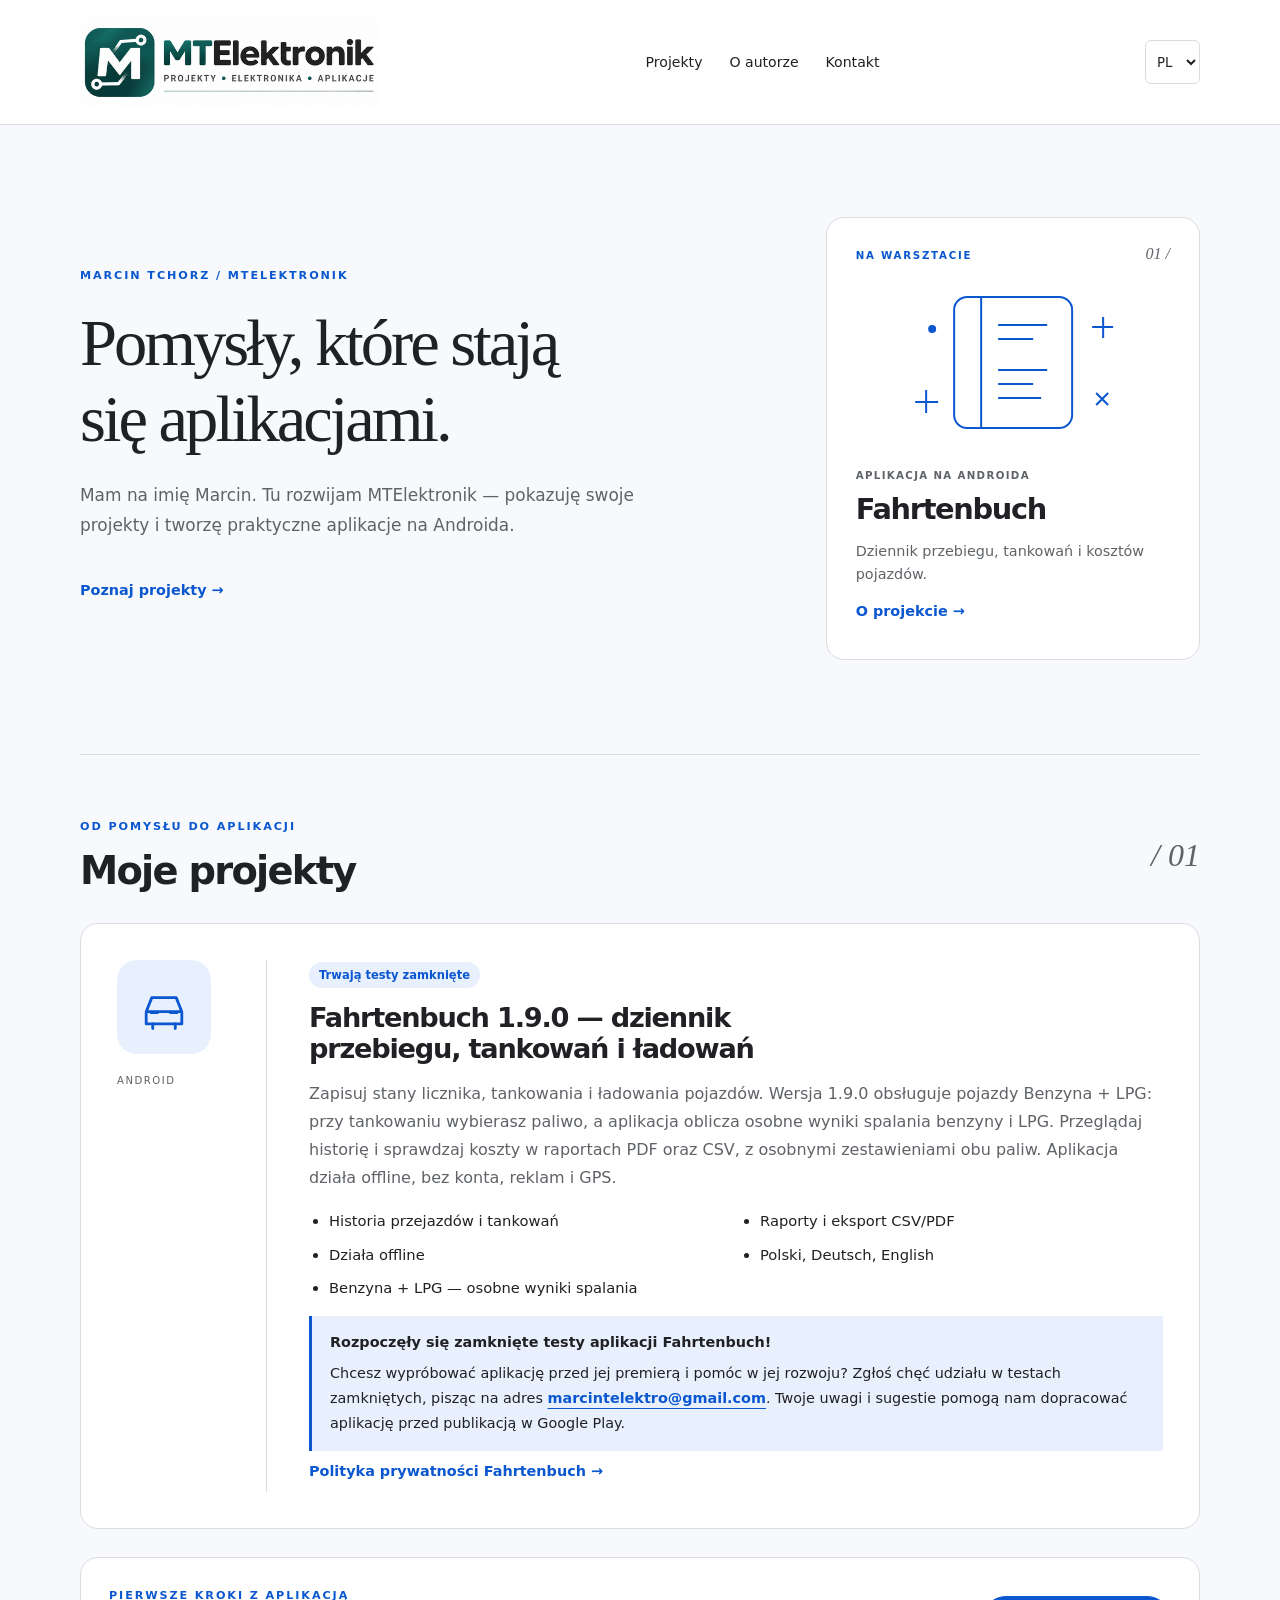
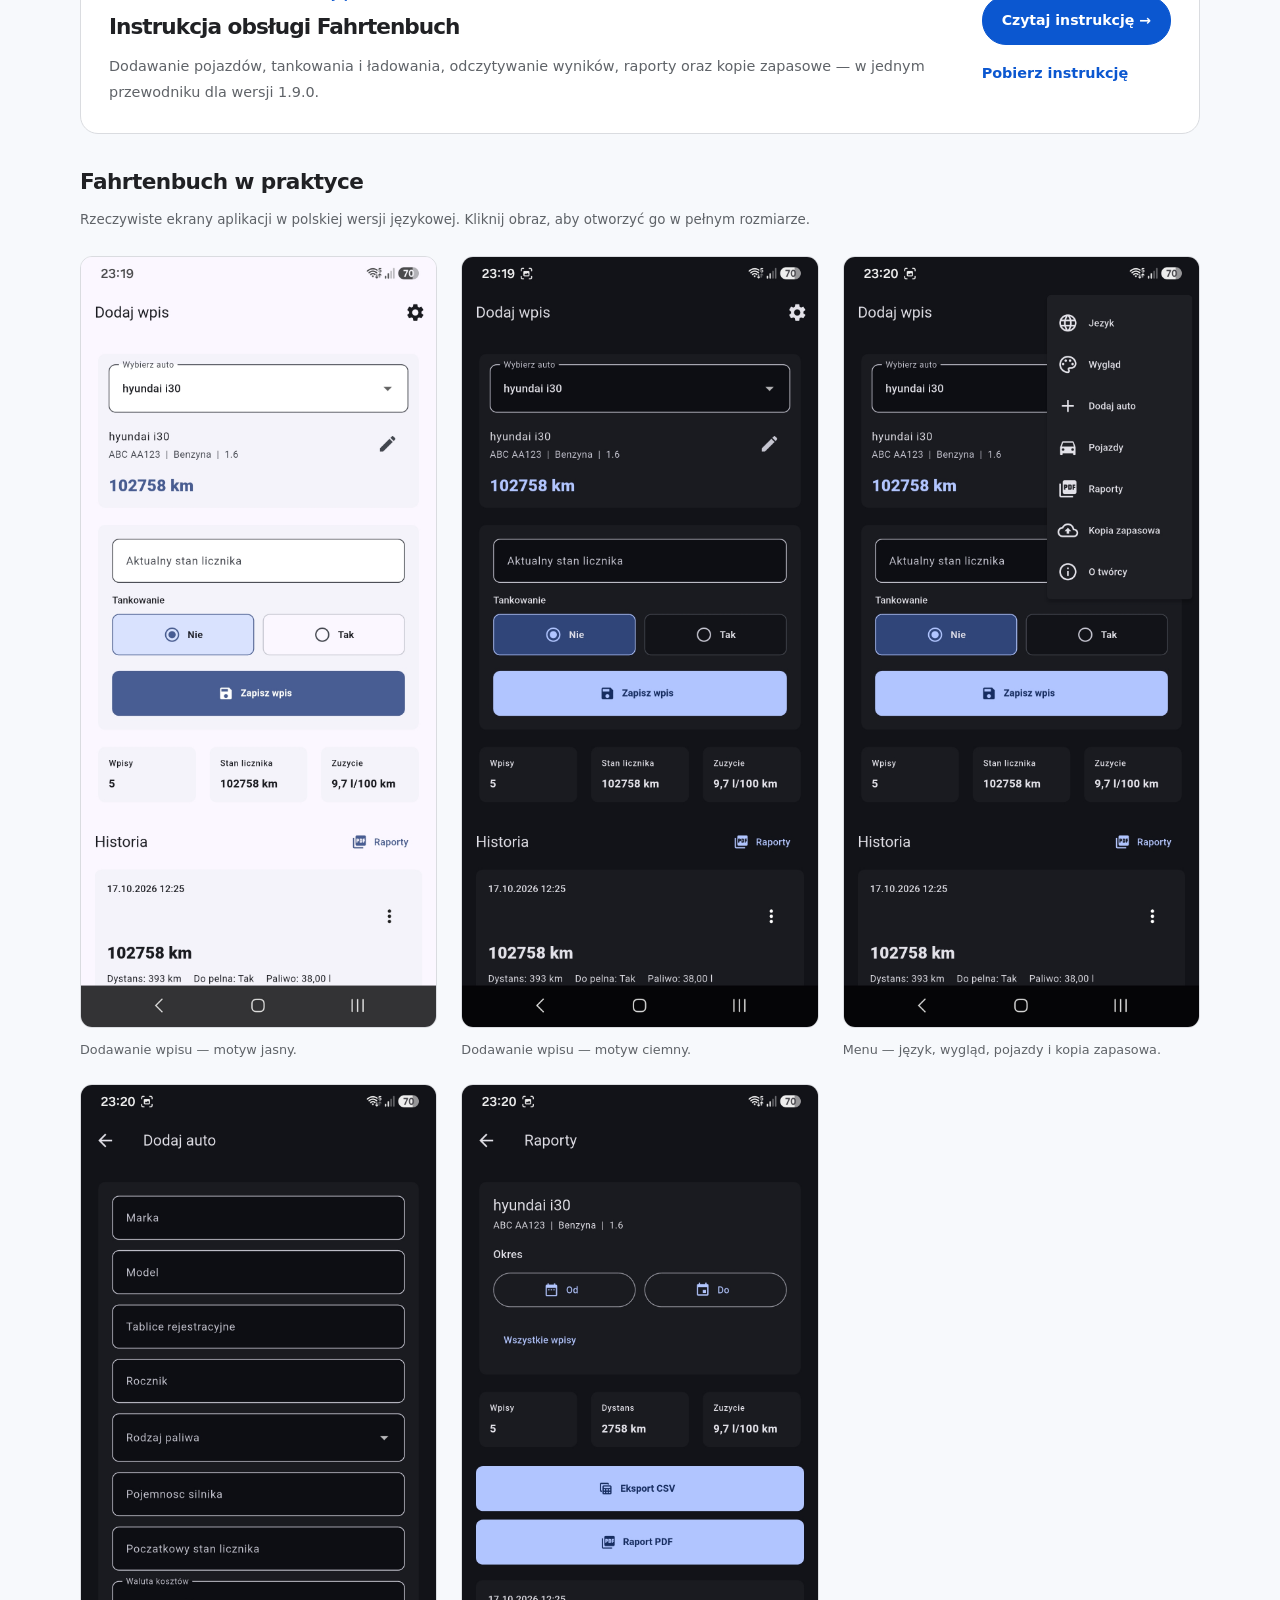
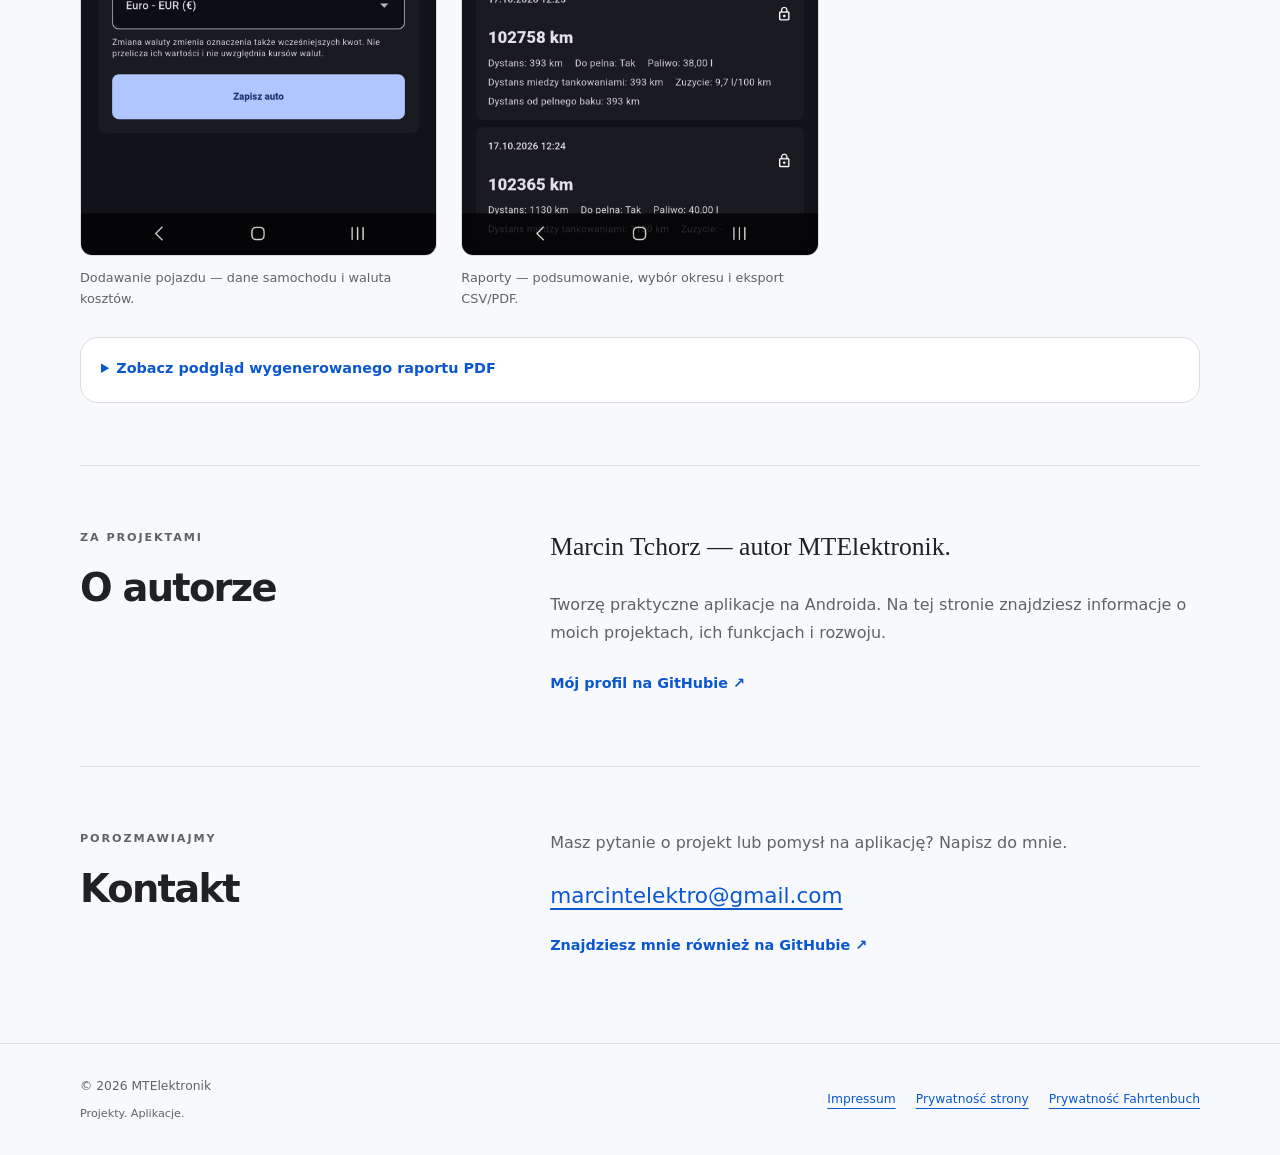
==== commit 07962672: "Add supplied MTElektronik logo and favicon across the website" ====
--- a/index.html
+++ b/index.html
@@ -5,14 +5,14 @@
 <meta name="description" content="Marcin Tchorz / MTElektronik. Osobista strona, projekty i praktyczne aplikacje na Androida.">
 <meta name="theme-color" content="#f7f9fc">
 <meta property="og:type" content="website"><meta property="og:title" content="MTElektronik — Marcin Tchorz | projekty i aplikacje"><meta property="og:description" content="Marcin Tchorz / MTElektronik. Osobista strona, projekty i praktyczne aplikacje na Androida."><meta property="og:url" content="https://mtelektronik.github.io/"><meta property="og:image" content="https://mtelektronik.github.io/assets/social-card.png"><meta name="twitter:card" content="summary_large_image">
-<link rel="canonical" href="https://mtelektronik.github.io/"><link rel="icon" href="assets/favicon.svg" type="image/svg+xml"><link rel="stylesheet" href="assets/style.css">
+<link rel="canonical" href="https://mtelektronik.github.io/"><link rel="icon" href="assets/favicon-mtelektronik.png" type="image/png"><link rel="apple-touch-icon" href="assets/favicon-mtelektronik.png"><link rel="stylesheet" href="assets/style.css">
 <script defer src="assets/site-text.js"></script><script defer src="assets/app.js"></script>
 <title>MTElektronik — Marcin Tchorz | projekty i aplikacje</title>
 </head>
 <body data-page="home">
 <a class="skip" href="#main" data-i18n="skip">Przejdź do treści</a>
 <header class="header"><div class="wrap nav">
-<a class="brand" href="index.html"><span class="mark" aria-hidden="true">M</span><span>MTElektronik<span class="brand-caption" data-i18n="brandCaption">PROJEKTY / APLIKACJE</span></span></a>
+<a class="brand" href="index.html"><img class="brand-logo" src="assets/logo-mtelektronik.png" width="552" height="171" alt="MTElektronik"></a>
 <nav aria-label="Nawigacja główna" data-i18n-aria="navigation"><a href="#projects" data-i18n="navProjects">Projekty</a><a href="#about" data-i18n="navAbout">O autorze</a><a href="#contact" data-i18n="navContact">Kontakt</a></nav>
 <label class="language"><span class="sr-only" data-i18n="language">Język</span><select id="lang" aria-label="Język" data-i18n-aria="language"><option value="pl">PL</option><option value="de">DE</option><option value="en">EN</option></select></label>
 </div></header>
--- a/assets/style.css
+++ b/assets/style.css
@@ -21,3 +21,6 @@
 
 /* Cool neutral surfaces and blue accents inspired by Google Play Console. */
 .header{background:var(--panel)}.hero-note{background:var(--panel);border-radius:18px;transform:none}.appcard,.manual-callout,.report-preview,.manual-toc{border-radius:18px}.pill{border-radius:20px;background:var(--soft)}.button{border-radius:24px}.visitor-counter{font-size:.82rem;line-height:1.6}.visitor-counter[data-snapshot]{color:var(--muted)}
+
+/* Supplied MTElektronik branding, preserved as original PNG assets. */
+.brand{max-width:calc(100% - 74px);flex-shrink:1}.brand-logo{display:block;width:300px;max-width:100%;height:auto;background:#fff;border-radius:10px}.nav{min-height:124px;padding-block:12px}@media(max-width:900px){.brand-logo{width:260px}}@media(max-width:680px){.brand-logo{width:250px}.nav{min-height:0;padding-block:16px}}
